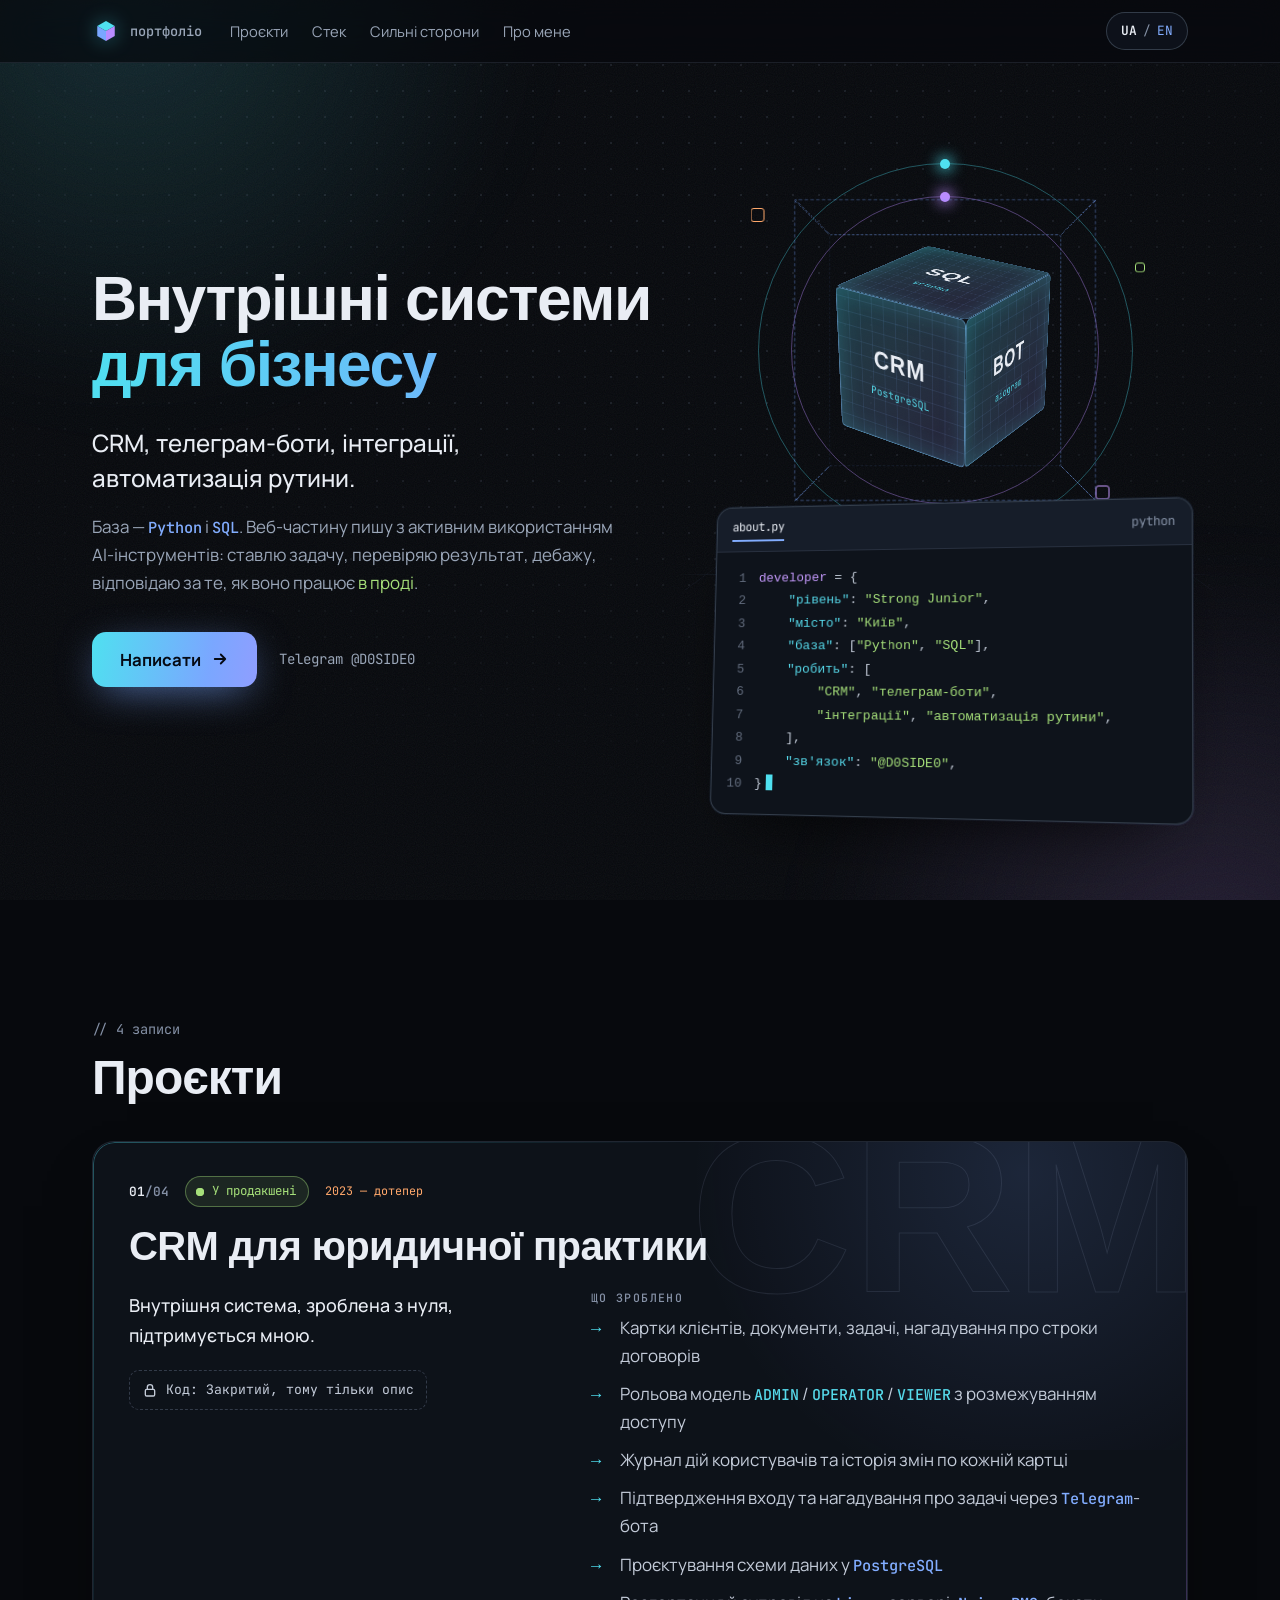
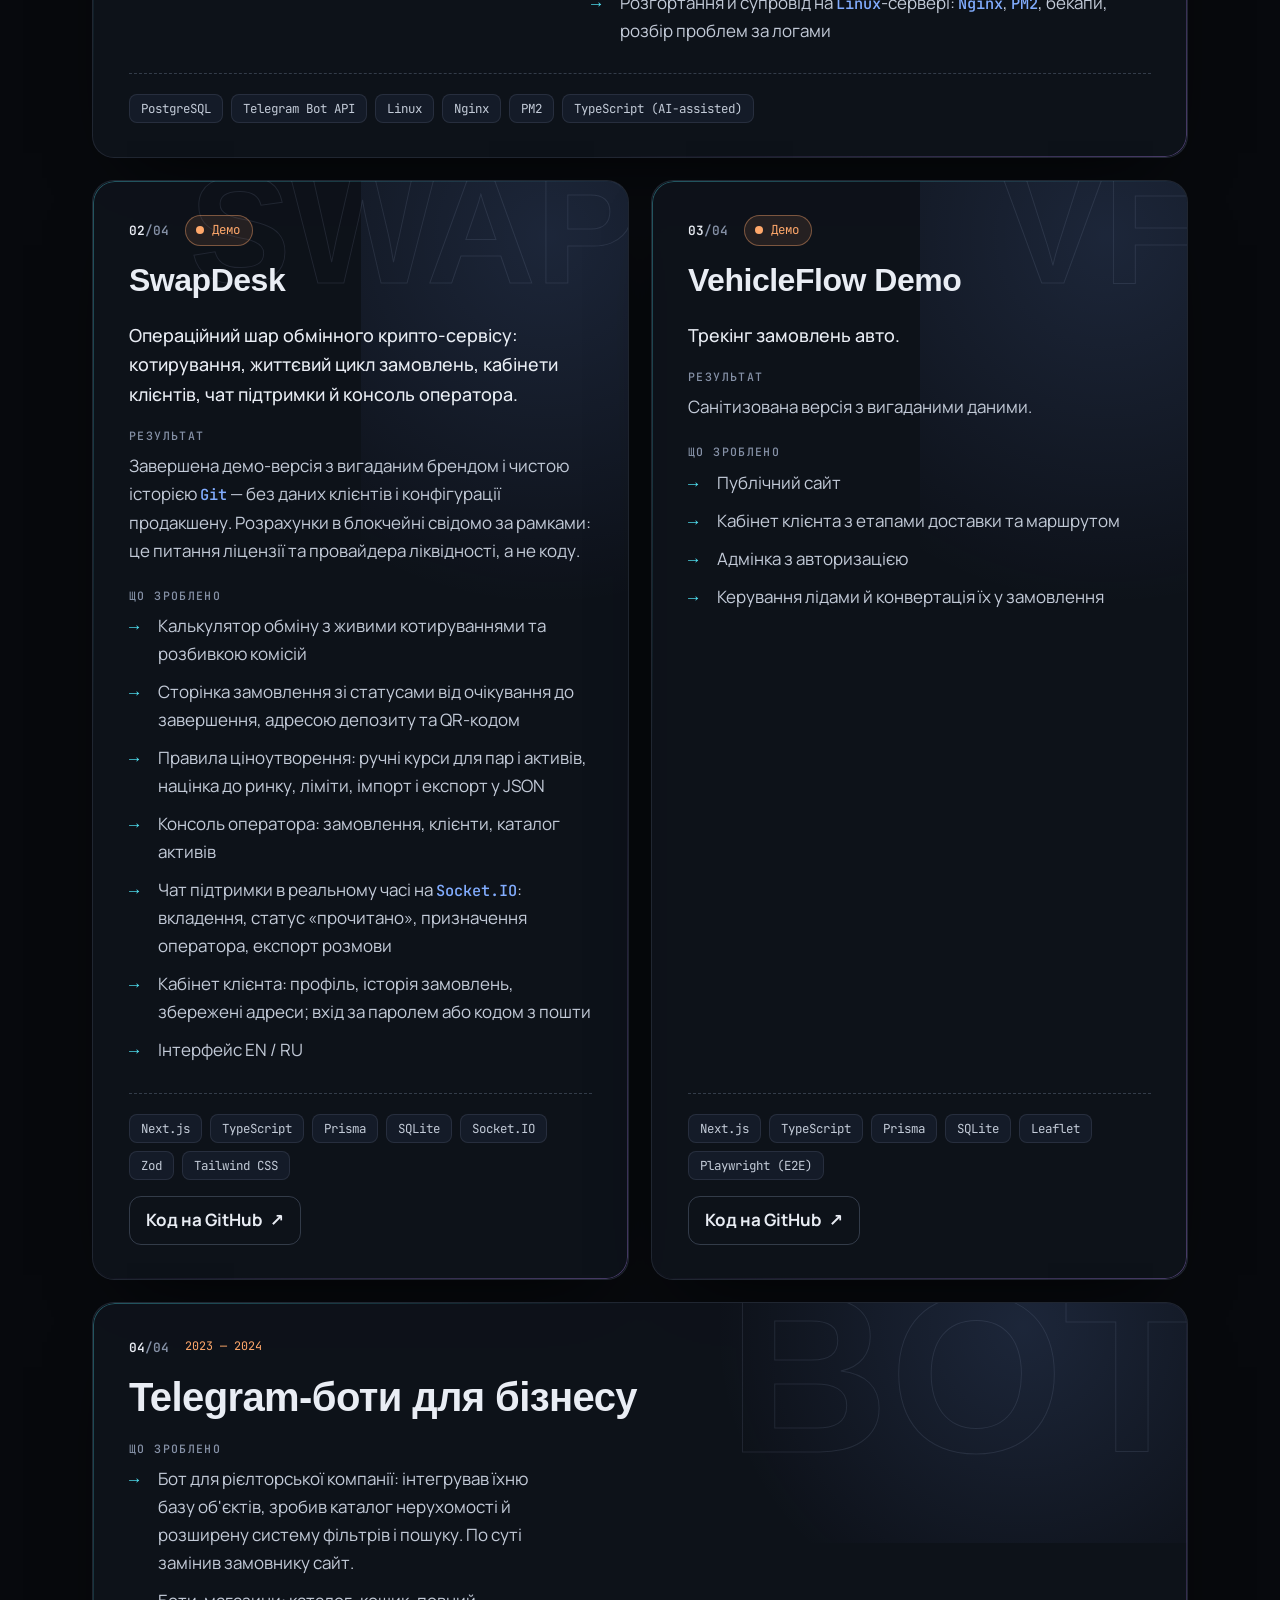
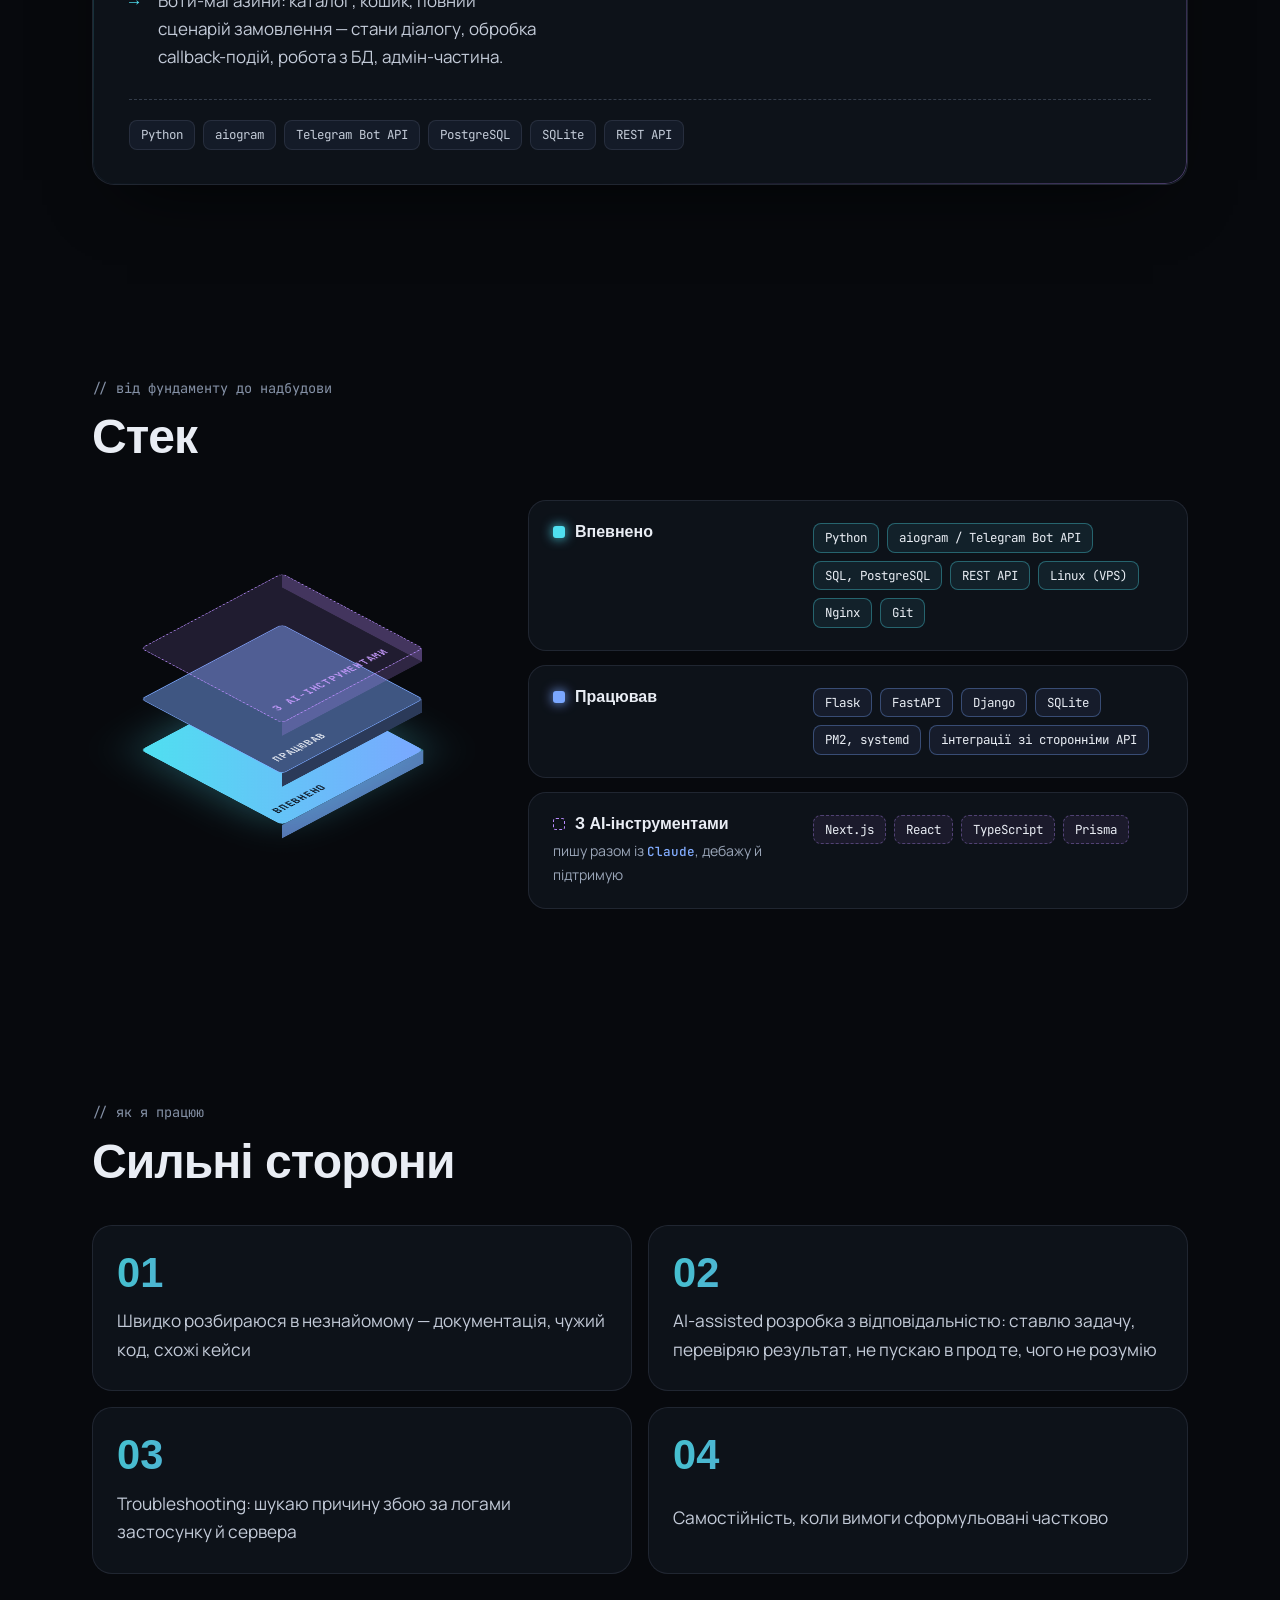
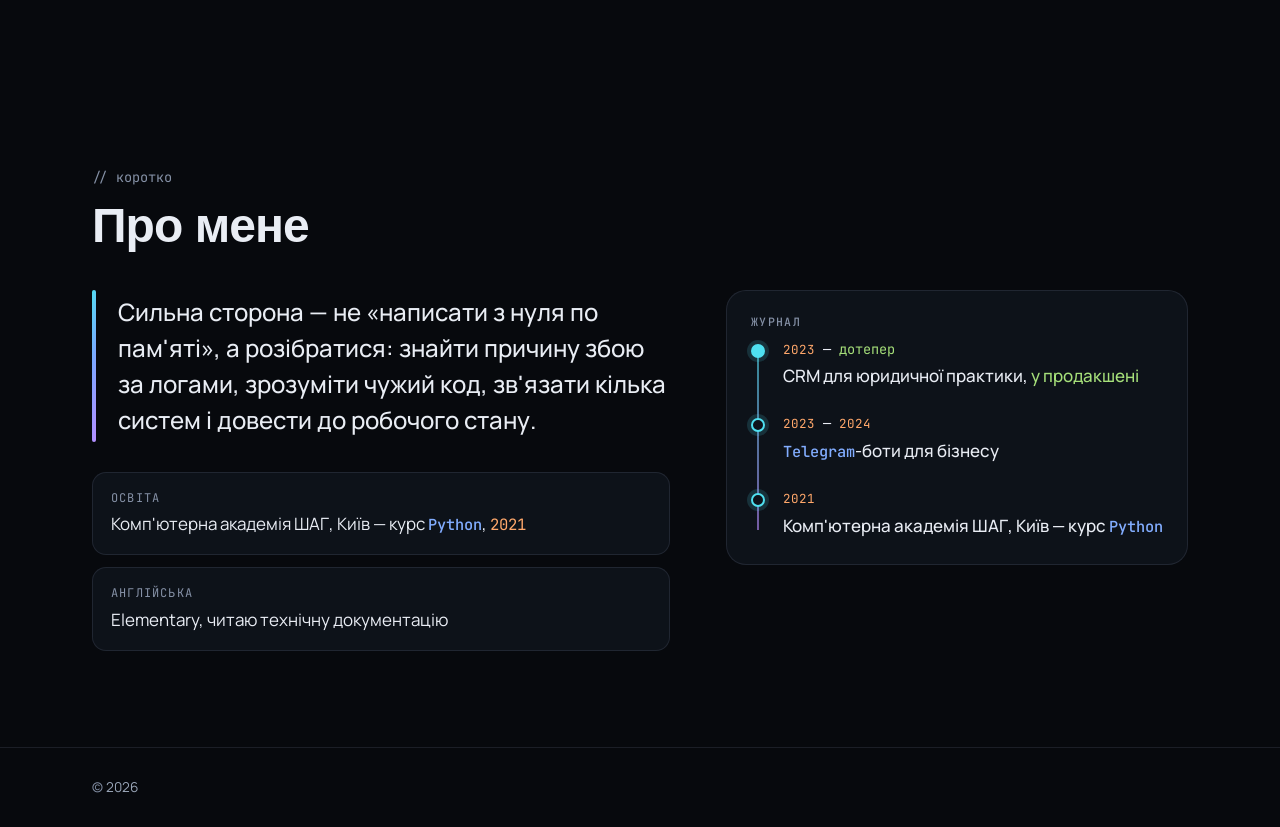
==== docs/index.html @ 61c4fde8 "Remove hero kicker line and contacts block The page now ends with About; Telegram stays reachable fr" ====
<!doctype html>
<html lang="uk">
<head>
  <meta charset="utf-8">
  <meta name="viewport" content="width=device-width, initial-scale=1">
  <title>Внутрішні системи для бізнесу — CRM, телеграм-боти, інтеграції</title>
  <meta name="description" content="Розробник з Києва. Роблю внутрішні системи для бізнесу — CRM, телеграм-боти, інтеграції, автоматизацію рутини. База — Python і SQL.">
  <link rel="canonical" href="https://sclod.github.io/portfoll/">
  <link rel="alternate" hreflang="uk" href="https://sclod.github.io/portfoll/">
  <link rel="alternate" hreflang="en" href="https://sclod.github.io/portfoll/en/">
  <link rel="alternate" hreflang="x-default" href="https://sclod.github.io/portfoll/">
  <meta name="color-scheme" content="dark">
  <meta name="theme-color" content="#07090d">

  <meta property="og:type" content="website">
  <meta property="og:locale" content="uk_UA">
  <meta property="og:title" content="Внутрішні системи для бізнесу — CRM, телеграм-боти, інтеграції">
  <meta property="og:description" content="Розробник з Києва. Роблю внутрішні системи для бізнесу — CRM, телеграм-боти, інтеграції, автоматизацію рутини. База — Python і SQL.">
  <meta property="og:url" content="https://sclod.github.io/portfoll/">
  <meta property="og:image" content="https://sclod.github.io/portfoll/og.png">
  <meta property="og:image:width" content="1200">
  <meta property="og:image:height" content="630">
  <meta property="og:image:alt" content="Внутрішні системи для бізнесу: CRM, телеграм-боти, інтеграції.">
  <meta name="twitter:card" content="summary_large_image">

  <link rel="icon" href="favicon.svg" type="image/svg+xml">
  <link rel="icon" href="favicon-32.png" type="image/png" sizes="32x32">
  <link rel="apple-touch-icon" href="apple-touch-icon.png">

  <link rel="preload" href="fonts/unbounded-cyrillic.woff2" as="font" type="font/woff2" crossorigin>
  <link rel="preload" href="fonts/manrope-cyrillic.woff2" as="font" type="font/woff2" crossorigin>
  <link rel="stylesheet" href="style.css?v=320d8636fa">
</head>
<body>
  <div class="backdrop" aria-hidden="true">
    <div class="glow glow-a"></div>
    <div class="glow glow-b"></div>
    <div class="dots"></div>
    <div class="noise"></div>
  </div>

  <a class="skip-link" href="#main">Перейти до вмісту</a>

  <header class="topbar">
    <div class="wrap topbar-inner">
      <a class="brand" href="#top" aria-label="На початок"><svg viewBox="0 0 64 64" width="28" height="28" aria-hidden="true"><path d="M32 9 52 20.5 32 32 12 20.5z" fill="#4fe0f0"/><path d="M12 20.5 32 32v23L12 43.5z" fill="#7aa7ff"/><path d="M52 20.5 32 32v23l20-11.5z" fill="#b98cff"/></svg><span class="brand-text">портфоліо</span></a>
      <nav class="nav" aria-label="Розділи сторінки">
        <a href="#projects">Проєкти</a>
        <a href="#stack">Стек</a>
        <a href="#strengths">Сильні сторони</a>
        <a href="#about">Про мене</a>
      </nav>
      <a class="lang-switch" href="en/" hreflang="en" lang="en" title="English version">
        <span class="lang-current" aria-hidden="true">UA</span><span class="lang-sep" aria-hidden="true">/</span><span class="lang-other">EN</span><span class="visually-hidden"> — English version</span>
      </a>
    </div>
  </header>

  <main id="main">
    <section class="hero" id="top" aria-labelledby="hero-title">
      <div class="wrap hero-grid">
        <div class="hero-copy">
          <h1 id="hero-title"><span class="h1-a">Внутрішні системи</span> <span class="h1-b">для бізнесу</span></h1>
          <p class="lead">CRM, телеграм-боти, інтеграції, автоматизація рутини.</p>
          <p class="lead-text">База — <span class="t-fn">Python</span> і <span class="t-fn">SQL</span>. Веб-частину пишу з активним використанням AI-інструментів: ставлю задачу, перевіряю результат, дебажу, відповідаю за те, як воно працює <span class="t-str">в проді</span>.</p>
          <div class="hero-actions">
            <a class="button" href="https://t.me/D0SIDE0" rel="noopener">
              Написати
              <svg viewBox="0 0 24 24" width="18" height="18" aria-hidden="true"><path d="M5 12h14M13 6l6 6-6 6"/></svg>
              <span class="visually-hidden">в Telegram</span>
            </a>
            <span class="handle">Telegram @D0SIDE0</span>
          </div>
        </div>

        <div class="hero-visual" aria-hidden="true">
          <div class="floor"></div>
          <div class="scene">
            <div class="orbit orbit-a"><span class="sat"></span></div>
            <div class="orbit orbit-b"><span class="sat"></span></div>
            <div class="spinner">
              <div class="cube">
                <div class="face face-front"><b>CRM</b><i>PostgreSQL</i></div>
                <div class="face face-back"><b>LOGS</b><i>troubleshooting</i></div>
                <div class="face face-right"><b>BOT</b><i>aiogram</i></div>
                <div class="face face-left"><b>API</b><i>REST</i></div>
                <div class="face face-top"><b>SQL</b><i>schema</i></div>
                <div class="face face-bottom"><b>LINUX</b><i>Nginx · PM2</i></div>
              </div>
            </div>
            <div class="wire">
              <span></span><span></span><span></span><span></span><span></span><span></span>
            </div>
            <span class="bit bit-1"></span>
            <span class="bit bit-2"></span>
            <span class="bit bit-3"></span>
          </div>
        </div>

        <figure class="code-card">
          <figcaption class="code-tab"><span class="code-file">about.py</span><span class="code-lang">python</span></figcaption>
          <pre class="code"><code><span class="line"><span class="ln" aria-hidden="true">1</span><span class="t-var">developer</span> = {</span><span class="line"><span class="ln" aria-hidden="true">2</span>    <span class="t-key">"рівень"</span>: <span class="t-str">"Strong Junior"</span>,</span><span class="line"><span class="ln" aria-hidden="true">3</span>    <span class="t-key">"місто"</span>: <span class="t-str">"Київ"</span>,</span><span class="line"><span class="ln" aria-hidden="true">4</span>    <span class="t-key">"база"</span>: [<span class="t-str">"Python"</span>, <span class="t-str">"SQL"</span>],</span><span class="line"><span class="ln" aria-hidden="true">5</span>    <span class="t-key">"робить"</span>: [</span><span class="line"><span class="ln" aria-hidden="true">6</span>        <span class="t-str">"CRM"</span>, <span class="t-str">"телеграм-боти"</span>,</span><span class="line"><span class="ln" aria-hidden="true">7</span>        <span class="t-str">"інтеграції"</span>, <span class="t-str">"автоматизація рутини"</span>,</span><span class="line"><span class="ln" aria-hidden="true">8</span>    ],</span><span class="line"><span class="ln" aria-hidden="true">9</span>    <span class="t-key">"зв&#39;язок"</span>: <span class="t-str">"@D0SIDE0"</span>,</span><span class="line"><span class="ln" aria-hidden="true">10</span>}<span class="caret" aria-hidden="true"></span></span></code></pre>
        </figure>
      </div>
    </section>

    <section class="section" id="projects" aria-labelledby="projects-title">
      <div class="wrap">
        <header class="section-head">
          <p class="section-label"><span class="t-comment">// 4 записи</span></p>
          <h2 id="projects-title">Проєкти</h2>
        </header>

        <div class="projects">
          <article class="card card-featured reveal" aria-labelledby="p1">
            <span class="card-glyph" aria-hidden="true">CRM</span>
            <header class="card-head">
              <div class="card-meta">
                <span class="card-index">01<span class="t-comment">/04</span></span>
<span class="status status-prod"><span class="pulse"></span>У продакшені</span><span class="period t-num">2023 — дотепер</span>              </div>
              <h3 id="p1">CRM для юридичної практики</h3>
            </header>

            <div class="card-body">
              <div class="card-main">
<p class="purpose">Внутрішня система, зроблена з нуля, підтримується мною.</p>                <p class="closed"><svg viewBox="0 0 24 24" width="16" height="16" aria-hidden="true"><rect x="5" y="11" width="14" height="10" rx="2"/><path d="M8 11V8a4 4 0 0 1 8 0v3"/></svg>Код: Закритий, тому тільки опис</p>
              </div>
              <div class="card-list">
                <h4 class="mini">Що зроблено</h4>
                <ul class="arrows">
                  <li>Картки клієнтів, документи, задачі, нагадування про строки договорів</li>
                  <li>Рольова модель <span class="t-type">ADMIN</span> / <span class="t-type">OPERATOR</span> / <span class="t-type">VIEWER</span> з розмежуванням доступу</li>
                  <li>Журнал дій користувачів та історія змін по кожній картці</li>
                  <li>Підтвердження входу та нагадування про задачі через <span class="t-fn">Telegram</span>-бота</li>
                  <li>Проєктування схеми даних у <span class="t-fn">PostgreSQL</span></li>
                  <li>Розгортання й супровід на <span class="t-fn">Linux</span>-сервері: <span class="t-fn">Nginx</span>, <span class="t-fn">PM2</span>, бекапи, розбір проблем за логами</li>
                </ul>
              </div>
            </div>

            <footer class="card-foot">
              <ul class="chips"><li>PostgreSQL</li><li>Telegram Bot API</li><li>Linux</li><li>Nginx</li><li>PM2</li><li>TypeScript (AI-assisted)</li></ul>
            </footer>
          </article>
          <article class="card reveal" aria-labelledby="p2">
            <span class="card-glyph" aria-hidden="true">SWAP</span>
            <header class="card-head">
              <div class="card-meta">
                <span class="card-index">02<span class="t-comment">/04</span></span>
<span class="status status-demo"><span class="pulse"></span>Демо</span>              </div>
              <h3 id="p2">SwapDesk</h3>
            </header>

            <div class="card-body">
              <div class="card-main">
<p class="purpose">Операційний шар обмінного крипто-сервісу: котирування, життєвий цикл замовлень, кабінети клієнтів, чат підтримки й консоль оператора.</p>                <h4 class="mini">Результат</h4>
                <p>Завершена демо-версія з вигаданим брендом і чистою історією <span class="t-fn">Git</span> — без даних клієнтів і конфігурації продакшену. Розрахунки в блокчейні свідомо за рамками: це питання ліцензії та провайдера ліквідності, а не коду.</p>
              </div>
              <div class="card-list">
                <h4 class="mini">Що зроблено</h4>
                <ul class="arrows">
                  <li>Калькулятор обміну з живими котируваннями та розбивкою комісій</li>
                  <li>Сторінка замовлення зі статусами від очікування до завершення, адресою депозиту та QR-кодом</li>
                  <li>Правила ціноутворення: ручні курси для пар і активів, націнка до ринку, ліміти, імпорт і експорт у JSON</li>
                  <li>Консоль оператора: замовлення, клієнти, каталог активів</li>
                  <li>Чат підтримки в реальному часі на <span class="t-fn">Socket.IO</span>: вкладення, статус «прочитано», призначення оператора, експорт розмови</li>
                  <li>Кабінет клієнта: профіль, історія замовлень, збережені адреси; вхід за паролем або кодом з пошти</li>
                  <li>Інтерфейс EN / RU</li>
                </ul>
              </div>
            </div>

            <footer class="card-foot">
              <ul class="chips"><li>Next.js</li><li>TypeScript</li><li>Prisma</li><li>SQLite</li><li>Socket.IO</li><li>Zod</li><li>Tailwind CSS</li></ul>
              <a class="card-link" href="https://github.com/sclod/swapdesk" rel="noopener">Код на GitHub <span aria-hidden="true">↗</span></a>
            </footer>
          </article>
          <article class="card reveal" aria-labelledby="p3">
            <span class="card-glyph" aria-hidden="true">VF</span>
            <header class="card-head">
              <div class="card-meta">
                <span class="card-index">03<span class="t-comment">/04</span></span>
<span class="status status-demo"><span class="pulse"></span>Демо</span>              </div>
              <h3 id="p3">VehicleFlow Demo</h3>
            </header>

            <div class="card-body">
              <div class="card-main">
<p class="purpose">Трекінг замовлень авто.</p>                <h4 class="mini">Результат</h4>
                <p>Санітизована версія з вигаданими даними.</p>
              </div>
              <div class="card-list">
                <h4 class="mini">Що зроблено</h4>
                <ul class="arrows">
                  <li>Публічний сайт</li>
                  <li>Кабінет клієнта з етапами доставки та маршрутом</li>
                  <li>Адмінка з авторизацією</li>
                  <li>Керування лідами й конвертація їх у замовлення</li>
                </ul>
              </div>
            </div>

            <footer class="card-foot">
              <ul class="chips"><li>Next.js</li><li>TypeScript</li><li>Prisma</li><li>SQLite</li><li>Leaflet</li><li>Playwright (E2E)</li></ul>
              <a class="card-link" href="https://github.com/sclod/vehicleflow-demo" rel="noopener">Код на GitHub <span aria-hidden="true">↗</span></a>
            </footer>
          </article>
          <article class="card card-featured reveal" aria-labelledby="p4">
            <span class="card-glyph" aria-hidden="true">BOT</span>
            <header class="card-head">
              <div class="card-meta">
                <span class="card-index">04<span class="t-comment">/04</span></span>
<span class="period t-num">2023 — 2024</span>              </div>
              <h3 id="p4">Telegram-боти для бізнесу</h3>
            </header>

            <div class="card-body">
              <div class="card-list">
                <h4 class="mini">Що зроблено</h4>
                <ul class="arrows">
                  <li>Бот для рієлторської компанії: інтегрував їхню базу об&#39;єктів, зробив каталог нерухомості й розширену систему фільтрів і пошуку. По суті замінив замовнику сайт.</li>
                  <li>Боти-магазини: каталог, кошик, повний сценарій замовлення — стани діалогу, обробка callback-подій, робота з БД, адмін-частина.</li>
                </ul>
              </div>
            </div>

            <footer class="card-foot">
              <ul class="chips"><li>Python</li><li>aiogram</li><li>Telegram Bot API</li><li>PostgreSQL</li><li>SQLite</li><li>REST API</li></ul>
            </footer>
          </article>
        </div>
      </div>
    </section>

    <section class="section" id="stack" aria-labelledby="stack-title">
      <div class="wrap">
        <header class="section-head">
          <p class="section-label"><span class="t-comment">// від фундаменту до надбудови</span></p>
          <h2 id="stack-title">Стек</h2>
        </header>

        <div class="stack">
          <div class="stack-visual" aria-hidden="true">
            <div class="iso">
              <div class="slab slab-1"><span>Впевнено</span></div>
              <div class="slab slab-2"><span>Працював</span></div>
              <div class="slab slab-3"><span>З AI-інструментами</span></div>
            </div>
          </div>
          <div class="stack-rows">
            <div class="stack-row row-1 reveal">
              <div class="row-head">
                <h3><span class="row-dot"></span>Впевнено</h3>
              </div>
              <ul class="chips"><li>Python</li><li>aiogram / Telegram Bot API</li><li>SQL, PostgreSQL</li><li>REST API</li><li>Linux (VPS)</li><li>Nginx</li><li>Git</li></ul>
            </div>
            <div class="stack-row row-2 reveal">
              <div class="row-head">
                <h3><span class="row-dot"></span>Працював</h3>
              </div>
              <ul class="chips"><li>Flask</li><li>FastAPI</li><li>Django</li><li>SQLite</li><li>PM2, systemd</li><li>інтеграції зі сторонніми API</li></ul>
            </div>
            <div class="stack-row row-3 reveal">
              <div class="row-head">
                <h3><span class="row-dot"></span>З AI-інструментами</h3>
<p class="note">пишу разом із <span class="t-fn">Claude</span>, дебажу й підтримую</p>              </div>
              <ul class="chips"><li>Next.js</li><li>React</li><li>TypeScript</li><li>Prisma</li></ul>
            </div>
          </div>
        </div>
      </div>
    </section>

    <section class="section" id="strengths" aria-labelledby="strengths-title">
      <div class="wrap">
        <header class="section-head">
          <p class="section-label"><span class="t-comment">// як я працюю</span></p>
          <h2 id="strengths-title">Сильні сторони</h2>
        </header>
        <ol class="strengths">
          <li class="reveal"><span class="strength-n" aria-hidden="true">01</span><p>Швидко розбираюся в незнайомому — документація, чужий код, схожі кейси</p></li>
          <li class="reveal"><span class="strength-n" aria-hidden="true">02</span><p>AI-assisted розробка з відповідальністю: ставлю задачу, перевіряю результат, не пускаю в прод те, чого не розумію</p></li>
          <li class="reveal"><span class="strength-n" aria-hidden="true">03</span><p>Troubleshooting: шукаю причину збою за логами застосунку й сервера</p></li>
          <li class="reveal"><span class="strength-n" aria-hidden="true">04</span><p>Самостійність, коли вимоги сформульовані частково</p></li>
        </ol>
      </div>
    </section>

    <section class="section" id="about" aria-labelledby="about-title">
      <div class="wrap">
        <header class="section-head">
          <p class="section-label"><span class="t-comment">// коротко</span></p>
          <h2 id="about-title">Про мене</h2>
        </header>
        <div class="about">
          <div class="about-main reveal">
            <blockquote class="quote"><p>Сильна сторона — не «написати з нуля по пам&#39;яті», а розібратися: знайти причину збою за логами, зрозуміти чужий код, зв&#39;язати кілька систем і довести до робочого стану.</p></blockquote>
            <dl class="facts">
              <div><dt>Освіта</dt><dd>Комп&#39;ютерна академія ШАГ, Київ — курс <span class="t-fn">Python</span>, <span class="t-num">2021</span></dd></div>
              <div><dt>Англійська</dt><dd>Elementary, читаю технічну документацію</dd></div>
            </dl>
          </div>
          <div class="about-log reveal">
            <h3 class="mini">Журнал</h3>
            <ol class="log">
              <li><span class="log-date"><span class="t-num">2023</span> — <span class="t-str">дотепер</span></span><span class="log-event">CRM для юридичної практики, <span class="t-str">у продакшені</span></span></li>
              <li><span class="log-date"><span class="t-num">2023</span> — <span class="t-num">2024</span></span><span class="log-event"><span class="t-fn">Telegram</span>-боти для бізнесу</span></li>
              <li><span class="log-date"><span class="t-num">2021</span></span><span class="log-event">Комп&#39;ютерна академія ШАГ, Київ — курс <span class="t-fn">Python</span></span></li>
            </ol>
          </div>
        </div>
      </div>
    </section>
  </main>

  <footer class="footer">
    <div class="wrap">
      <p class="copyright"><span class="t-comment">©</span> 2026</p>
    </div>
  </footer>
</body>
</html>
---- docs/style.css ----
/* Портфоліо: внутрішні системи для бізнесу.
   Кольори тексту працюють як підсвітка коду: технології — синім, ролі — бірюзовим,
   дати — помаранчевим, статуси — зеленим, службові підписи — як коментарі.
   Усе 3D — чистий CSS (transform-style: preserve-3d), без бібліотек і без JS. */

/* ---------- Шрифти (локальні, OFL — див. fonts/OFL-*.txt) ---------- */
@font-face {
  font-family: "Unbounded";
  font-style: normal;
  font-weight: 500 800;
  font-display: swap;
  src: url(fonts/unbounded-cyrillic.woff2) format("woff2");
  unicode-range: U+0301, U+0400-045F, U+0490-0491, U+04B0-04B1, U+2116;
}
@font-face {
  font-family: "Unbounded";
  font-style: normal;
  font-weight: 500 800;
  font-display: swap;
  src: url(fonts/unbounded-latin.woff2) format("woff2");
  unicode-range: U+0000-00FF, U+0131, U+0152-0153, U+02BB-02BC, U+02C6, U+02DA, U+02DC, U+0304, U+0308, U+0329, U+2000-206F, U+20AC, U+2122, U+2191, U+2193, U+2212, U+2215, U+FEFF, U+FFFD;
}
@font-face {
  font-family: "Manrope";
  font-style: normal;
  font-weight: 400 700;
  font-display: swap;
  src: url(fonts/manrope-cyrillic.woff2) format("woff2");
  unicode-range: U+0301, U+0400-045F, U+0490-0491, U+04B0-04B1, U+2116;
}
@font-face {
  font-family: "Manrope";
  font-style: normal;
  font-weight: 400 700;
  font-display: swap;
  src: url(fonts/manrope-latin.woff2) format("woff2");
  unicode-range: U+0000-00FF, U+0131, U+0152-0153, U+02BB-02BC, U+02C6, U+02DA, U+02DC, U+0304, U+0308, U+0329, U+2000-206F, U+20AC, U+2122, U+2191, U+2193, U+2212, U+2215, U+FEFF, U+FFFD;
}
@font-face {
  font-family: "JetBrains Mono";
  font-style: normal;
  font-weight: 400 600;
  font-display: swap;
  src: url(fonts/jetbrains-mono-cyrillic.woff2) format("woff2");
  unicode-range: U+0301, U+0400-045F, U+0490-0491, U+04B0-04B1, U+2116;
}
@font-face {
  font-family: "JetBrains Mono";
  font-style: normal;
  font-weight: 400 600;
  font-display: swap;
  src: url(fonts/jetbrains-mono-latin.woff2) format("woff2");
  unicode-range: U+0000-00FF, U+0131, U+0152-0153, U+02BB-02BC, U+02C6, U+02DA, U+02DC, U+0304, U+0308, U+0329, U+2000-206F, U+20AC, U+2122, U+2191, U+2193, U+2212, U+2215, U+FEFF, U+FFFD;
}

/* ---------- Кольори (одна, темна тема) ---------- */
:root {
  --bg: #07090d;
  --panel: rgba(16, 21, 30, 0.78);
  --panel-solid: #0e131b;
  --panel-hi: rgba(28, 36, 50, 0.6);
  --line: rgba(160, 180, 210, 0.13);
  --line-hi: rgba(160, 180, 210, 0.26);
  --text: #e9edf4;
  --text-2: #c3cbd8;
  --muted: #9aa6b8;

  --cyan: #4fe0f0;
  --blue: #7aa7ff;
  --violet: #b98cff;
  --grad: linear-gradient(100deg, var(--cyan), var(--blue) 45%, var(--violet));
  --on-grad: #050a14;

  /* підсвітка «як у редакторі» */
  --t-comment: #8591a6;
  --t-kw: #c79bff;
  --t-fn: #82adff;
  --t-str: #a6e07a;
  --t-num: #ffa86b;
  --t-type: #56d9ea;

  --glow-a: rgba(79, 224, 240, 0.16);
  --glow-b: rgba(185, 140, 255, 0.16);
  --dot: rgba(160, 180, 210, 0.12);
  --grid: rgba(122, 167, 255, 0.35);
  --face: rgba(122, 167, 255, 0.1);
  --face-line: rgba(122, 200, 255, 0.55);
  --shadow: 0 30px 70px -35px rgba(0, 0, 0, 0.85);
  --noise-opacity: 0.06;
  color-scheme: dark;
}

/* ---------- База ---------- */
*,
*::before,
*::after {
  box-sizing: border-box;
}

html {
  -webkit-text-size-adjust: 100%;
  scroll-behavior: smooth;
  scroll-padding-top: 76px;
}

body {
  margin: 0;
  background: var(--bg);
  color: var(--text);
  font-family: "Manrope", system-ui, -apple-system, "Segoe UI", Roboto, Arial, sans-serif;
  font-size: 1.0625rem;
  line-height: 1.65;
  overflow-x: hidden;
}

h1, h2, h3, h4 {
  margin: 0;
  line-height: 1.15;
}

p, ul, ol, dl, dd, figure, blockquote {
  margin: 0;
  padding: 0;
}

a {
  color: var(--t-fn);
  text-underline-offset: 3px;
}

:focus-visible {
  outline: 2px solid var(--cyan);
  outline-offset: 3px;
  border-radius: 6px;
}

.mono,
.section-label,
.mini,
.chips,
.status,
.period,
.card-index,
.closed,
.handle,
.code,
.code-tab,
.log-date,
.facts dt,
.t-fn,
.t-type,
.t-num {
  font-family: "JetBrains Mono", ui-monospace, "SF Mono", Menlo, Consolas, monospace;
}

/* Токени підсвітки в тексті */
.t-comment { color: var(--t-comment); }
.t-kw { color: var(--t-kw); font-weight: 600; }
.t-fn { color: var(--t-fn); font-size: 0.9em; font-weight: 500; }
.t-str { color: var(--t-str); }
.t-num { color: var(--t-num); font-size: 0.92em; }
.t-type { color: var(--t-type); font-size: 0.88em; font-weight: 500; }
.t-key { color: var(--t-type); }
.t-var { color: var(--t-kw); }
.t-em {
  color: var(--text);
  font-weight: 700;
  background: var(--grad) no-repeat 0 100% / 100% 2px;
  padding-bottom: 1px;
}

.wrap {
  position: relative;
  width: 100%;
  max-width: 1160px;
  margin: 0 auto;
  padding: 0 16px;
}

@media (min-width: 640px) {
  .wrap {
    padding: 0 32px;
  }
}

.visually-hidden {
  position: absolute;
  width: 1px;
  height: 1px;
  overflow: hidden;
  clip: rect(0 0 0 0);
  white-space: nowrap;
}

.skip-link {
  position: absolute;
  left: 16px;
  top: -60px;
  z-index: 50;
  padding: 10px 16px;
  border-radius: 10px;
  background: var(--grad);
  color: var(--on-grad);
  font-weight: 700;
}

.skip-link:focus {
  top: 12px;
}

/* ---------- Фон: світіння, сітка точок, шум ---------- */
.backdrop {
  position: fixed;
  inset: 0;
  z-index: -1;
  overflow: hidden;
  pointer-events: none;
}

.glow {
  position: absolute;
  width: 70vmax;
  height: 70vmax;
  border-radius: 50%;
  filter: blur(40px);
  will-change: transform;
}

.glow-a {
  top: -35vmax;
  left: -25vmax;
  background: radial-gradient(circle, var(--glow-a), transparent 65%);
  animation: drift-a 26s ease-in-out infinite alternate;
}

.glow-b {
  right: -30vmax;
  bottom: -40vmax;
  background: radial-gradient(circle, var(--glow-b), transparent 65%);
  animation: drift-b 32s ease-in-out infinite alternate;
}

@keyframes drift-a {
  to { transform: translate(18vw, 22vh) scale(1.1); }
}

@keyframes drift-b {
  to { transform: translate(-20vw, -26vh) scale(1.15); }
}

.dots {
  position: absolute;
  inset: 0;
  background-image: radial-gradient(var(--dot) 1px, transparent 1.4px);
  background-size: 26px 26px;
  -webkit-mask-image: radial-gradient(ellipse 80% 70% at 50% 30%, #000 30%, transparent 85%);
  mask-image: radial-gradient(ellipse 80% 70% at 50% 30%, #000 30%, transparent 85%);
}

.noise {
  position: absolute;
  inset: 0;
  opacity: var(--noise-opacity);
  background-image: url("data:image/svg+xml,%3Csvg xmlns='http://www.w3.org/2000/svg' width='160' height='160'%3E%3Cfilter id='n'%3E%3CfeTurbulence type='fractalNoise' baseFrequency='.9' numOctaves='2' stitchTiles='stitch'/%3E%3C/filter%3E%3Crect width='100%25' height='100%25' filter='url(%23n)'/%3E%3C/svg%3E");
}

/* ---------- Верхня панель ---------- */
.topbar {
  position: sticky;
  top: 0;
  z-index: 20;
  background: color-mix(in srgb, var(--bg) 72%, transparent);
  backdrop-filter: blur(14px) saturate(140%);
  -webkit-backdrop-filter: blur(14px) saturate(140%);
  border-bottom: 1px solid var(--line);
}

.topbar-inner {
  display: flex;
  align-items: center;
  gap: 28px;
  height: 62px;
}

.brand {
  display: inline-flex;
  align-items: center;
  gap: 10px;
  color: var(--text);
  font-weight: 700;
  text-decoration: none;
  white-space: nowrap;
}

.brand svg {
  flex: none;
  filter: drop-shadow(0 0 10px color-mix(in srgb, var(--cyan) 40%, transparent));
  transition: rotate 0.6s ease;
}

.brand:hover svg {
  rotate: 120deg;
}

.brand-text {
  font-family: "JetBrains Mono", ui-monospace, monospace;
  font-size: 0.85rem;
  font-weight: 500;
  color: var(--muted);
}

.nav {
  display: none;
  gap: 24px;
  font-size: 0.92rem;
}

.nav a {
  position: relative;
  color: var(--muted);
  text-decoration: none;
  transition: color 0.2s;
}

.nav a::after {
  content: "";
  position: absolute;
  left: 0;
  right: 0;
  bottom: -4px;
  height: 2px;
  border-radius: 2px;
  background: var(--grad);
  transform: scaleX(0);
  transform-origin: left;
  transition: transform 0.25s ease;
}

.nav a:hover {
  color: var(--text);
}

.nav a:hover::after {
  transform: scaleX(1);
}

@media (min-width: 900px) {
  .nav {
    display: flex;
  }
}

.lang-switch {
  display: inline-flex;
  align-items: center;
  gap: 6px;
  margin-left: auto;
  padding: 7px 14px;
  border: 1px solid var(--line-hi);
  border-radius: 999px;
  background: var(--panel);
  font-family: "JetBrains Mono", ui-monospace, monospace;
  font-size: 0.8rem;
  text-decoration: none;
  white-space: nowrap;
  transition: border-color 0.2s;
}

.lang-current {
  color: var(--text);
  font-weight: 600;
}

.lang-sep {
  color: var(--t-comment);
}

.lang-other {
  color: var(--t-fn);
}

.lang-switch:hover {
  border-color: var(--t-fn);
}

/* ---------- Перший екран ---------- */
.hero {
  position: relative;
  padding: 56px 0 72px;
  overflow: hidden;
  overflow: clip;
}

.hero-grid {
  display: grid;
  gap: 32px;
  grid-template-areas: "copy" "visual" "code";
}

.hero-copy { grid-area: copy; }
.hero-visual { grid-area: visual; }
.code-card { grid-area: code; }

@media (min-width: 980px) {
  .hero {
    padding: 72px 0 104px;
  }

  .hero-grid {
    grid-template-columns: minmax(0, 1.08fr) minmax(0, 0.92fr);
    grid-template-areas:
      "copy visual"
      "copy code";
    column-gap: 40px;
    row-gap: 0;
    align-items: center;
  }
}

.hero h1 {
  font-family: "Unbounded", sans-serif;
  font-size: clamp(2.1rem, 5.4vw, 3.9rem);
  font-weight: 700;
  line-height: 1.06;
  letter-spacing: -0.025em;
  margin-bottom: 28px;
}

.h1-a,
.h1-b {
  display: block;
}

.h1-b {
  background: var(--grad);
  background-size: 200% 100%;
  -webkit-background-clip: text;
  background-clip: text;
  color: transparent;
  animation: shimmer 8s ease-in-out infinite alternate;
}

@keyframes shimmer {
  to { background-position: 100% 0; }
}

.lead {
  max-width: 34ch;
  margin-bottom: 18px;
  font-size: clamp(1.2rem, 2.4vw, 1.5rem);
  font-weight: 500;
  line-height: 1.45;
}

.lead-text {
  max-width: 54ch;
  margin-bottom: 34px;
  color: var(--muted);
}

.hero-actions {
  display: flex;
  flex-wrap: wrap;
  align-items: center;
  gap: 14px 22px;
}

.button {
  display: inline-flex;
  align-items: center;
  gap: 10px;
  min-height: 52px;
  padding: 14px 28px;
  border-radius: 14px;
  background: var(--grad);
  background-size: 160% 100%;
  color: var(--on-grad);
  font-weight: 700;
  font-size: 1.05rem;
  text-decoration: none;
  box-shadow: 0 10px 40px -10px color-mix(in srgb, var(--blue) 70%, transparent);
  transition: background-position 0.4s ease, translate 0.2s ease, box-shadow 0.2s ease;
}

.button:hover {
  background-position: 100% 0;
  translate: 0 -2px;
  box-shadow: 0 16px 50px -12px color-mix(in srgb, var(--violet) 75%, transparent);
}

.button svg {
  fill: none;
  stroke: currentColor;
  stroke-width: 2.4;
  stroke-linecap: round;
  stroke-linejoin: round;
  transition: translate 0.2s ease;
}

.button:hover svg {
  translate: 3px 0;
}

.handle {
  color: var(--muted);
  font-size: 0.88rem;
}

/* ---------- 3D-сцена: куб з гранями-напрямками, орбіти, підлога-сітка ---------- */
.hero-visual {
  --s: 108px;
  position: relative;
  height: 300px;
  perspective: 1000px;
}

@media (min-width: 640px) {
  .hero-visual {
    --s: 140px;
    height: 380px;
  }
}

@media (min-width: 980px) {
  .hero-visual {
    --s: 150px;
    height: 430px;
  }
}

.floor {
  position: absolute;
  left: -40%;
  right: -40%;
  bottom: -6%;
  height: 58%;
  overflow: hidden;
  transform: perspective(420px) rotateX(68deg);
  transform-origin: 50% 100%;
  -webkit-mask-image: radial-gradient(ellipse 45% 100% at 50% 100%, #000 20%, transparent 75%);
  mask-image: radial-gradient(ellipse 45% 100% at 50% 100%, #000 20%, transparent 75%);
}

.floor::before {
  content: "";
  position: absolute;
  left: 0;
  right: 0;
  top: -44px;
  bottom: 0;
  background-image:
    linear-gradient(var(--grid) 1px, transparent 1px),
    linear-gradient(90deg, var(--grid) 1px, transparent 1px);
  background-size: 44px 44px;
  animation: floor 2.6s linear infinite;
}

@keyframes floor {
  to { transform: translateY(44px); }
}

.scene {
  position: absolute;
  inset: 0;
  display: grid;
  place-items: center;
  transform-style: preserve-3d;
}

.scene > * {
  grid-area: 1 / 1;
}

.spinner,
.wire {
  width: var(--s);
  height: var(--s);
  transform-style: preserve-3d;
}

.spinner {
  transform: rotateX(-24deg) rotateY(-35deg);
  animation: spin 22s linear infinite;
}

@keyframes spin {
  from { transform: translateY(-12px) rotateX(-24deg) rotateY(0deg); }
  50% { transform: translateY(8px) rotateX(-24deg) rotateY(180deg); }
  to { transform: translateY(-12px) rotateX(-24deg) rotateY(360deg); }
}

.cube {
  position: relative;
  width: 100%;
  height: 100%;
  transform-style: preserve-3d;
}

.face {
  position: absolute;
  inset: 0;
  display: flex;
  flex-direction: column;
  align-items: center;
  justify-content: center;
  gap: 4px;
  border: 1px solid var(--face-line);
  border-radius: 6px;
  background:
    linear-gradient(135deg, color-mix(in srgb, var(--cyan) 22%, transparent), color-mix(in srgb, var(--violet) 14%, transparent)),
    repeating-linear-gradient(0deg, var(--face) 0 1px, transparent 1px 14px),
    repeating-linear-gradient(90deg, var(--face) 0 1px, transparent 1px 14px);
  background-color: color-mix(in srgb, var(--panel-solid) 72%, transparent);
  box-shadow: inset 0 0 28px color-mix(in srgb, var(--cyan) 22%, transparent);
  backface-visibility: hidden;
  -webkit-backface-visibility: hidden;
}

.face b {
  font-family: "Unbounded", sans-serif;
  font-size: calc(var(--s) * 0.17);
  font-weight: 700;
  letter-spacing: 0.04em;
  color: var(--text);
}

.face i {
  font-family: "JetBrains Mono", monospace;
  font-size: calc(var(--s) * 0.075);
  font-style: normal;
  color: var(--t-type);
}

.face-front  { transform: translateZ(calc(var(--s) / 2)); }
.face-back   { transform: rotateY(180deg) translateZ(calc(var(--s) / 2)); }
.face-right  { transform: rotateY(90deg) translateZ(calc(var(--s) / 2)); }
.face-left   { transform: rotateY(-90deg) translateZ(calc(var(--s) / 2)); }
.face-top    { transform: rotateX(90deg) translateZ(calc(var(--s) / 2)); }
.face-bottom { transform: rotateX(-90deg) translateZ(calc(var(--s) / 2)); }

/* Зовнішній дротяний куб — крутиться назустріч */
.wire {
  width: calc(var(--s) * 1.75);
  height: calc(var(--s) * 1.75);
  animation: spin-back 36s linear infinite;
}

.wire span {
  position: absolute;
  inset: 0;
  border: 1px dashed color-mix(in srgb, var(--blue) 45%, transparent);
  border-radius: 4px;
}

.wire span:nth-child(1) { transform: translateZ(calc(var(--s) * 0.875)); }
.wire span:nth-child(2) { transform: rotateY(180deg) translateZ(calc(var(--s) * 0.875)); }
.wire span:nth-child(3) { transform: rotateY(90deg) translateZ(calc(var(--s) * 0.875)); }
.wire span:nth-child(4) { transform: rotateY(-90deg) translateZ(calc(var(--s) * 0.875)); }
.wire span:nth-child(5) { transform: rotateX(90deg) translateZ(calc(var(--s) * 0.875)); }
.wire span:nth-child(6) { transform: rotateX(-90deg) translateZ(calc(var(--s) * 0.875)); }

@keyframes spin-back {
  from { transform: rotateX(18deg) rotateY(360deg) rotateZ(8deg); }
  to { transform: rotateX(18deg) rotateY(0deg) rotateZ(8deg); }
}

/* Орбіти з «супутниками» */
.orbit {
  width: calc(var(--s) * 2.5);
  height: calc(var(--s) * 2.5);
  border: 1px solid color-mix(in srgb, var(--cyan) 35%, transparent);
  border-radius: 50%;
  transform-style: preserve-3d;
}

.orbit-a {
  animation: orbit-a 14s linear infinite;
}

.orbit-b {
  width: calc(var(--s) * 2.05);
  height: calc(var(--s) * 2.05);
  border-color: color-mix(in srgb, var(--violet) 40%, transparent);
  animation: orbit-b 19s linear infinite;
}

@keyframes orbit-a {
  from { transform: rotateX(74deg) rotateY(-8deg) rotateZ(0deg); }
  to { transform: rotateX(74deg) rotateY(-8deg) rotateZ(360deg); }
}

@keyframes orbit-b {
  from { transform: rotateX(62deg) rotateY(38deg) rotateZ(360deg); }
  to { transform: rotateX(62deg) rotateY(38deg) rotateZ(0deg); }
}

.sat {
  position: absolute;
  top: -5px;
  left: calc(50% - 5px);
  width: 10px;
  height: 10px;
  border-radius: 50%;
  background: var(--cyan);
  box-shadow: 0 0 14px 3px color-mix(in srgb, var(--cyan) 70%, transparent);
}

.orbit-b .sat {
  background: var(--violet);
  box-shadow: 0 0 14px 3px color-mix(in srgb, var(--violet) 70%, transparent);
}

/* Дрібні «біти», що плавають навколо */
.bit {
  width: 14px;
  height: 14px;
  border: 1.5px solid var(--t-num);
  border-radius: 3px;
  animation: bob 6s ease-in-out infinite;
}

.bit-1 { translate: calc(var(--s) * -1.25) calc(var(--s) * -0.9); }
.bit-2 { translate: calc(var(--s) * 1.3) calc(var(--s) * -0.55); border-color: var(--t-str); animation-delay: -2s; width: 10px; height: 10px; }
.bit-3 { translate: calc(var(--s) * 1.05) calc(var(--s) * 0.95); border-color: var(--t-kw); animation-delay: -4s; }

@keyframes bob {
  0%, 100% { transform: translateY(0) rotate(0deg); }
  50% { transform: translateY(-16px) rotate(180deg); }
}

/* ---------- Картка коду ---------- */
.code-card {
  position: relative;
  z-index: 2;
  border: 1px solid var(--line-hi);
  border-radius: 16px;
  background: var(--panel-solid);
  box-shadow: var(--shadow), 0 0 0 1px color-mix(in srgb, var(--blue) 10%, transparent);
  overflow: hidden;
}

@media (min-width: 980px) {
  .code-card {
    margin-top: -64px;
    transform: perspective(1200px) rotateY(-10deg) rotateX(4deg);
    transition: transform 0.5s ease;
  }

  .code-card:hover {
    transform: perspective(1200px) rotateY(0deg) rotateX(0deg);
  }
}

.code-tab {
  display: flex;
  justify-content: space-between;
  align-items: center;
  padding: 10px 16px;
  border-bottom: 1px solid var(--line);
  background: var(--panel-hi);
  font-size: 0.78rem;
}

.code-file {
  color: var(--text);
  padding-bottom: 2px;
  border-bottom: 2px solid var(--t-fn);
}

.code-lang {
  color: var(--t-comment);
}

.code {
  margin: 0;
  padding: 16px 16px 18px 0;
  overflow-x: auto;
  font-size: 0.84rem;
  line-height: 1.75;
  color: var(--text-2);
}

.line {
  display: block;
  position: relative;
  padding-left: 3.4em;
}

.ln {
  position: absolute;
  left: 0;
  width: 2.4em;
  text-align: right;
  color: var(--t-comment);
  opacity: 0.7;
  user-select: none;
}

@media (max-width: 639px) {
  .code {
    font-size: 0.78rem;
    white-space: pre-wrap;
  }

  .line {
    padding-left: 2.9em;
  }

  .ln {
    width: 2em;
  }
}

.caret {
  display: inline-block;
  width: 0.55em;
  height: 1.15em;
  margin-left: 4px;
  vertical-align: -0.2em;
  background: var(--cyan);
  animation: blink 1.1s steps(1) infinite;
}

@keyframes blink {
  50% { opacity: 0; }
}

/* ---------- Секції ---------- */
.section {
  position: relative;
  padding: 64px 0;
}

@media (min-width: 640px) {
  .section {
    padding: 96px 0;
  }
}

.section-head {
  margin-bottom: 36px;
}

.section-label {
  margin-bottom: 10px;
  font-size: 0.85rem;
}

.section-head h2 {
  font-family: "Unbounded", sans-serif;
  font-size: clamp(1.9rem, 4.6vw, 3rem);
  font-weight: 700;
  letter-spacing: -0.02em;
}

.mini {
  margin: 0 0 10px;
  color: var(--t-comment);
  font-size: 0.72rem;
  font-weight: 500;
  letter-spacing: 0.12em;
  text-transform: uppercase;
}

/* Поява секцій при прокрутці — тільки CSS (scroll-driven animations), без JS.
   Браузери без підтримки просто показують усе одразу. */
@supports (animation-timeline: view()) {
  @media (prefers-reduced-motion: no-preference) {
    .reveal {
      animation: reveal linear both;
      animation-timeline: view();
      animation-range: entry 0% entry 35%;
    }
  }
}

@keyframes reveal {
  from { opacity: 0; transform: translateY(40px) scale(0.98); }
  to { opacity: 1; transform: none; }
}

/* ---------- Проєкти ---------- */
.projects {
  display: grid;
  gap: 22px;
}

@media (min-width: 1000px) {
  .projects {
    grid-template-columns: repeat(2, minmax(0, 1fr));
  }

  .card-featured {
    grid-column: 1 / -1;
  }
}

.card {
  position: relative;
  display: flex;
  flex-direction: column;
  padding: 24px 20px;
  border: 1px solid var(--line);
  border-radius: 22px;
  background: var(--panel);
  box-shadow: var(--shadow);
  overflow: hidden;
  isolation: isolate;
  transition: translate 0.3s ease, border-color 0.3s ease;
}

@media (min-width: 640px) {
  .card {
    padding: 34px 36px;
  }
}

/* Градієнтна рамка, яка розгоряється при наведенні */
.card::before {
  content: "";
  position: absolute;
  inset: 0;
  z-index: -1;
  padding: 1px;
  border-radius: inherit;
  background: linear-gradient(135deg, var(--cyan), transparent 35%, transparent 65%, var(--violet));
  -webkit-mask: linear-gradient(#000 0 0) content-box, linear-gradient(#000 0 0);
  -webkit-mask-composite: xor;
  mask: linear-gradient(#000 0 0) content-box, linear-gradient(#000 0 0);
  mask-composite: exclude;
  opacity: 0.35;
  transition: opacity 0.3s ease;
}

/* М'яке світіння в кутку картки */
.card::after {
  content: "";
  position: absolute;
  top: -40%;
  right: -20%;
  z-index: -2;
  width: 70%;
  height: 90%;
  background: radial-gradient(circle, color-mix(in srgb, var(--blue) 14%, transparent), transparent 70%);
  pointer-events: none;
}

.card:hover {
  translate: 0 -4px;
}

.card:hover::before {
  opacity: 1;
}

.card-glyph {
  position: absolute;
  top: -0.18em;
  right: -0.06em;
  z-index: -1;
  font-family: "Unbounded", sans-serif;
  font-size: clamp(5rem, 16vw, 9.5rem);
  font-weight: 800;
  line-height: 1;
  color: transparent;
  -webkit-text-stroke: 1px var(--line);
  pointer-events: none;
  user-select: none;
}

.card-featured .card-glyph {
  font-size: clamp(6rem, 20vw, 14rem);
}

.card-head {
  margin-bottom: 22px;
}

.card-meta {
  display: flex;
  flex-wrap: wrap;
  align-items: center;
  gap: 10px 16px;
  margin-bottom: 16px;
  font-size: 0.8rem;
}

.card-index {
  color: var(--text);
  font-weight: 600;
}

.status {
  display: inline-flex;
  align-items: center;
  gap: 8px;
  padding: 4px 12px 4px 10px;
  border: 1px solid color-mix(in srgb, currentColor 40%, transparent);
  border-radius: 999px;
  background: color-mix(in srgb, currentColor 10%, transparent);
  font-size: 0.78rem;
  white-space: nowrap;
}

.status-prod { color: var(--t-str); }
.status-demo { color: var(--t-num); }

.pulse {
  position: relative;
  width: 8px;
  height: 8px;
  border-radius: 50%;
  background: currentColor;
}

.status-prod .pulse::after {
  content: "";
  position: absolute;
  inset: 0;
  border-radius: 50%;
  background: currentColor;
  animation: ping 1.8s cubic-bezier(0, 0, 0.2, 1) infinite;
}

@keyframes ping {
  75%, 100% { transform: scale(2.8); opacity: 0; }
}

.card h3 {
  font-family: "Unbounded", sans-serif;
  font-size: clamp(1.35rem, 3vw, 2rem);
  font-weight: 600;
  letter-spacing: -0.015em;
}

.card-featured h3 {
  font-size: clamp(1.5rem, 3.8vw, 2.5rem);
}

.card-body {
  display: grid;
  align-content: start;
  gap: 24px;
  margin-bottom: 28px;
}

@media (min-width: 820px) {
  .card-featured .card-body {
    grid-template-columns: minmax(0, 0.85fr) minmax(0, 1.15fr);
    gap: 48px;
  }
}

.card-main p + .mini,
.card-main .purpose + .closed {
  margin-top: 20px;
}

.purpose {
  font-size: 1.12rem;
  font-weight: 500;
  color: var(--text);
}

.card-main p {
  color: var(--text-2);
}

.card-main .purpose {
  color: var(--text);
}

.closed {
  display: inline-flex;
  align-items: center;
  gap: 8px;
  margin-top: 20px;
  padding: 8px 12px;
  border: 1px dashed var(--line-hi);
  border-radius: 10px;
  color: var(--muted);
  font-size: 0.82rem;
}

.closed svg {
  flex: none;
  fill: none;
  stroke: currentColor;
  stroke-width: 2;
  stroke-linecap: round;
}

.arrows {
  display: grid;
  gap: 10px;
  list-style: none;
}

.arrows li {
  position: relative;
  padding-left: 1.7em;
  color: var(--text-2);
}

.arrows li::before {
  content: "→";
  position: absolute;
  left: 0;
  color: var(--cyan);
  font-family: "JetBrains Mono", monospace;
  transition: translate 0.2s ease;
}

.arrows li:hover::before {
  translate: 3px 0;
}

.card-foot {
  display: flex;
  flex-wrap: wrap;
  align-items: center;
  justify-content: space-between;
  gap: 16px;
  margin-top: auto;
  padding-top: 20px;
  border-top: 1px dashed var(--line-hi);
}

.chips {
  display: flex;
  flex-wrap: wrap;
  align-items: flex-start;
  align-content: flex-start;
  gap: 8px;
  list-style: none;
  font-size: 0.78rem;
}

.chips li {
  padding: 5px 11px;
  border: 1px solid var(--line);
  border-radius: 8px;
  background: var(--panel-hi);
  color: var(--text-2);
  line-height: 1.4;
  transition: border-color 0.2s, color 0.2s;
}

.chips li:hover {
  border-color: var(--t-fn);
  color: var(--t-fn);
}

.card-link {
  display: inline-flex;
  align-items: center;
  gap: 8px;
  padding: 9px 16px;
  border: 1px solid var(--line-hi);
  border-radius: 12px;
  color: var(--text);
  font-weight: 700;
  text-decoration: none;
  white-space: nowrap;
  transition: border-color 0.2s, background 0.2s;
}

.card-link:hover {
  border-color: var(--t-fn);
  background: color-mix(in srgb, var(--t-fn) 10%, transparent);
}

/* ---------- Стек: ізометричні шари ---------- */
.stack {
  display: grid;
  gap: 24px;
  align-items: center;
}

@media (min-width: 900px) {
  .stack {
    grid-template-columns: 380px minmax(0, 1fr);
    gap: 56px;
  }
}

.stack-visual {
  display: grid;
  place-items: center;
  height: 240px;
}

@media (min-width: 900px) {
  .stack-visual {
    height: 400px;
  }
}

.iso {
  --size: 140px;
  position: relative;
  width: var(--size);
  height: var(--size);
  margin-top: 50px;
  transform-style: preserve-3d;
  transform: rotateX(58deg) rotateZ(-45deg);
}

@media (min-width: 900px) {
  .iso {
    --size: 200px;
    margin-top: 90px;
  }
}

@property --lift {
  syntax: "<length>";
  inherits: false;
  initial-value: 0px;
}

.slab {
  --t: 16px;
  --gap: calc(var(--size) * 0.3);
  position: absolute;
  inset: 0;
  display: flex;
  align-items: flex-end;
  padding: 12px;
  border-radius: 6px;
  transform-style: preserve-3d;
  transform: translateZ(calc(var(--i) * var(--gap) + var(--lift)));
  animation: hover-slab 5s ease-in-out infinite;
  animation-delay: calc(var(--i) * -0.8s);
  transition: filter 0.3s;
}

.slab span {
  font-family: "JetBrains Mono", monospace;
  font-size: calc(var(--size) * 0.065);
  font-weight: 600;
  letter-spacing: 0.06em;
  text-transform: uppercase;
}

/* бокові грані плити */
.slab::before,
.slab::after {
  content: "";
  position: absolute;
}

.slab::before {
  top: 100%;
  left: 0;
  width: 100%;
  height: var(--t);
  transform-origin: top;
  transform: rotateX(-90deg);
}

.slab::after {
  top: 0;
  left: 100%;
  width: var(--t);
  height: 100%;
  transform-origin: left;
  transform: rotateY(90deg);
}

@keyframes hover-slab {
  50% { --lift: 10px; }
}

.slab-1 {
  --i: 0;
  background: linear-gradient(135deg, var(--cyan), var(--blue));
  color: var(--on-grad);
  box-shadow: 0 0 60px color-mix(in srgb, var(--cyan) 35%, transparent);
}

.slab-1::before { background: color-mix(in srgb, var(--blue) 70%, #000); }
.slab-1::after { background: color-mix(in srgb, var(--cyan) 55%, #000); }

.slab-2 {
  --i: 1;
  background: color-mix(in srgb, var(--blue) 45%, var(--panel-solid));
  border: 1px solid var(--blue);
  color: var(--text);
}

.slab-2::before { background: color-mix(in srgb, var(--blue) 35%, #000); }
.slab-2::after { background: color-mix(in srgb, var(--blue) 25%, #000); }

.slab-3 {
  --i: 2;
  background: color-mix(in srgb, var(--violet) 14%, transparent);
  border: 1.5px dashed var(--violet);
  color: var(--t-kw);
}

.slab-3::before,
.slab-3::after {
  background: color-mix(in srgb, var(--violet) 22%, transparent);
}

/* Наведення на рядок піднімає відповідний шар */
.stack:has(.row-1:hover) .slab-1,
.stack:has(.row-2:hover) .slab-2,
.stack:has(.row-3:hover) .slab-3 {
  animation-play-state: paused;
  filter: brightness(1.25) drop-shadow(0 0 18px var(--lvl-glow, transparent));
}

.stack-rows {
  display: grid;
  gap: 14px;
}

.stack-row {
  --lvl: var(--cyan);
  display: grid;
  gap: 14px;
  padding: 20px;
  border: 1px solid var(--line);
  border-radius: 18px;
  background: var(--panel);
  transition: border-color 0.25s, translate 0.25s;
}

.row-2 { --lvl: var(--blue); }
.row-3 { --lvl: var(--violet); }

.stack-row:hover {
  border-color: var(--lvl);
  translate: 6px 0;
}

@media (min-width: 640px) {
  .stack-row {
    grid-template-columns: 15rem minmax(0, 1fr);
    gap: 20px;
    padding: 22px 24px;
  }
}

.row-head h3 {
  display: flex;
  align-items: center;
  gap: 10px;
  font-family: "Unbounded", sans-serif;
  font-size: 1rem;
  font-weight: 600;
}

.row-dot {
  flex: none;
  width: 12px;
  height: 12px;
  border-radius: 3px;
  background: var(--lvl);
  box-shadow: 0 0 12px var(--lvl);
}

.row-3 .row-dot {
  background: transparent;
  border: 1.5px dashed var(--lvl);
  box-shadow: none;
}

.note {
  margin-top: 6px;
  color: var(--muted);
  font-size: 0.88rem;
}

.stack-row .chips li {
  color: var(--text);
  border-color: color-mix(in srgb, var(--lvl) 35%, transparent);
  background: color-mix(in srgb, var(--lvl) 8%, transparent);
}

.row-3 .chips li {
  border-style: dashed;
}

/* ---------- Сильні сторони ---------- */
.strengths {
  display: grid;
  gap: 16px;
  list-style: none;
}

@media (min-width: 760px) {
  .strengths {
    grid-template-columns: repeat(2, minmax(0, 1fr));
  }
}

.strengths li {
  position: relative;
  display: grid;
  gap: 14px;
  padding: 26px 24px;
  border: 1px solid var(--line);
  border-radius: 20px;
  background: var(--panel);
  overflow: hidden;
  transition: border-color 0.25s, translate 0.25s;
}

.strengths li:hover {
  border-color: var(--line-hi);
  translate: 0 -3px;
}

.strength-n {
  font-family: "Unbounded", sans-serif;
  font-size: 2.6rem;
  font-weight: 800;
  line-height: 1;
  background: var(--grad);
  -webkit-background-clip: text;
  background-clip: text;
  color: transparent;
  opacity: 0.85;
}

.strengths p {
  font-size: 1.08rem;
  color: var(--text-2);
}

/* ---------- Про мене ---------- */
.about {
  display: grid;
  gap: 32px;
}

@media (min-width: 900px) {
  .about {
    grid-template-columns: minmax(0, 1.25fr) minmax(0, 1fr);
    gap: 56px;
    align-items: start;
  }
}

.quote {
  position: relative;
  padding: 4px 0 4px 26px;
  margin-bottom: 30px;
  font-size: clamp(1.2rem, 2.4vw, 1.5rem);
  font-weight: 500;
  line-height: 1.5;
}

.quote::before {
  content: "";
  position: absolute;
  left: 0;
  top: 0;
  bottom: 0;
  width: 4px;
  border-radius: 4px;
  background: var(--grad);
}

.facts {
  display: grid;
  gap: 12px;
}

.facts > div {
  display: grid;
  gap: 2px;
  padding: 16px 18px;
  border: 1px solid var(--line);
  border-radius: 14px;
  background: var(--panel);
}

.facts dt {
  color: var(--t-comment);
  font-size: 0.75rem;
  letter-spacing: 0.1em;
  text-transform: uppercase;
}

.about-log {
  padding: 24px;
  border: 1px solid var(--line);
  border-radius: 20px;
  background: var(--panel);
}

.log {
  position: relative;
  display: grid;
  gap: 22px;
  list-style: none;
  margin-top: 6px;
}

/* лінія «гілки» */
.log::before {
  content: "";
  position: absolute;
  left: 6px;
  top: 10px;
  bottom: 10px;
  width: 2px;
  background: linear-gradient(var(--cyan), var(--violet));
  opacity: 0.6;
}

.log li {
  position: relative;
  display: grid;
  gap: 2px;
  padding-left: 32px;
}

.log li::before {
  content: "";
  position: absolute;
  left: 0;
  top: 0.35em;
  width: 14px;
  height: 14px;
  border-radius: 50%;
  border: 2px solid var(--cyan);
  background: var(--panel-solid);
  box-shadow: 0 0 0 4px color-mix(in srgb, var(--cyan) 15%, transparent);
}

.log li:first-child::before {
  background: var(--cyan);
}

.log-date {
  font-size: 0.85rem;
}

.log-event {
  color: var(--text);
  font-weight: 500;
}

/* ---------- Підвал ---------- */
.footer {
  padding: 28px 0;
  border-top: 1px solid var(--line);
}

.copyright {
  color: var(--muted);
  font-size: 0.85rem;
}

/* ---------- Менше руху, якщо користувач так просить ---------- */
@media (prefers-reduced-motion: reduce) {
  html {
    scroll-behavior: auto;
  }

  *,
  *::before,
  *::after {
    animation: none !important;
    transition: none !important;
  }
}
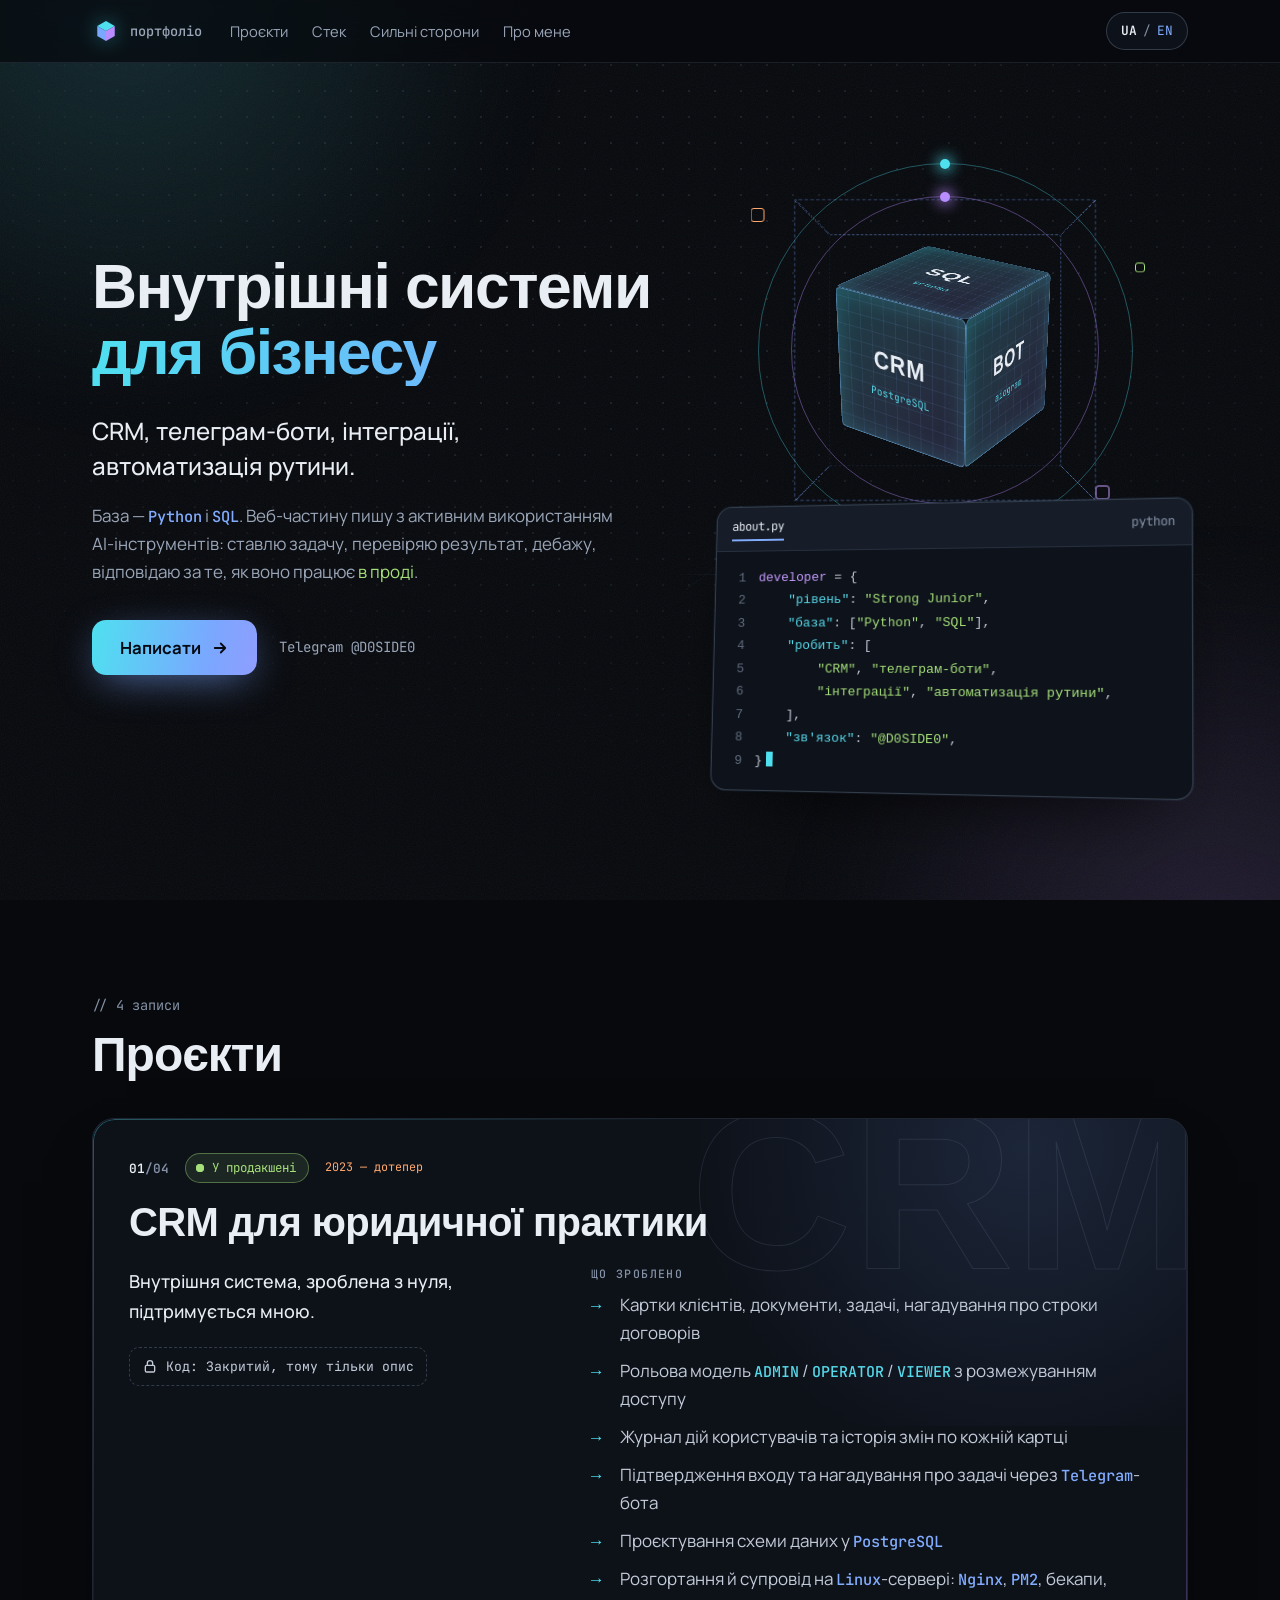
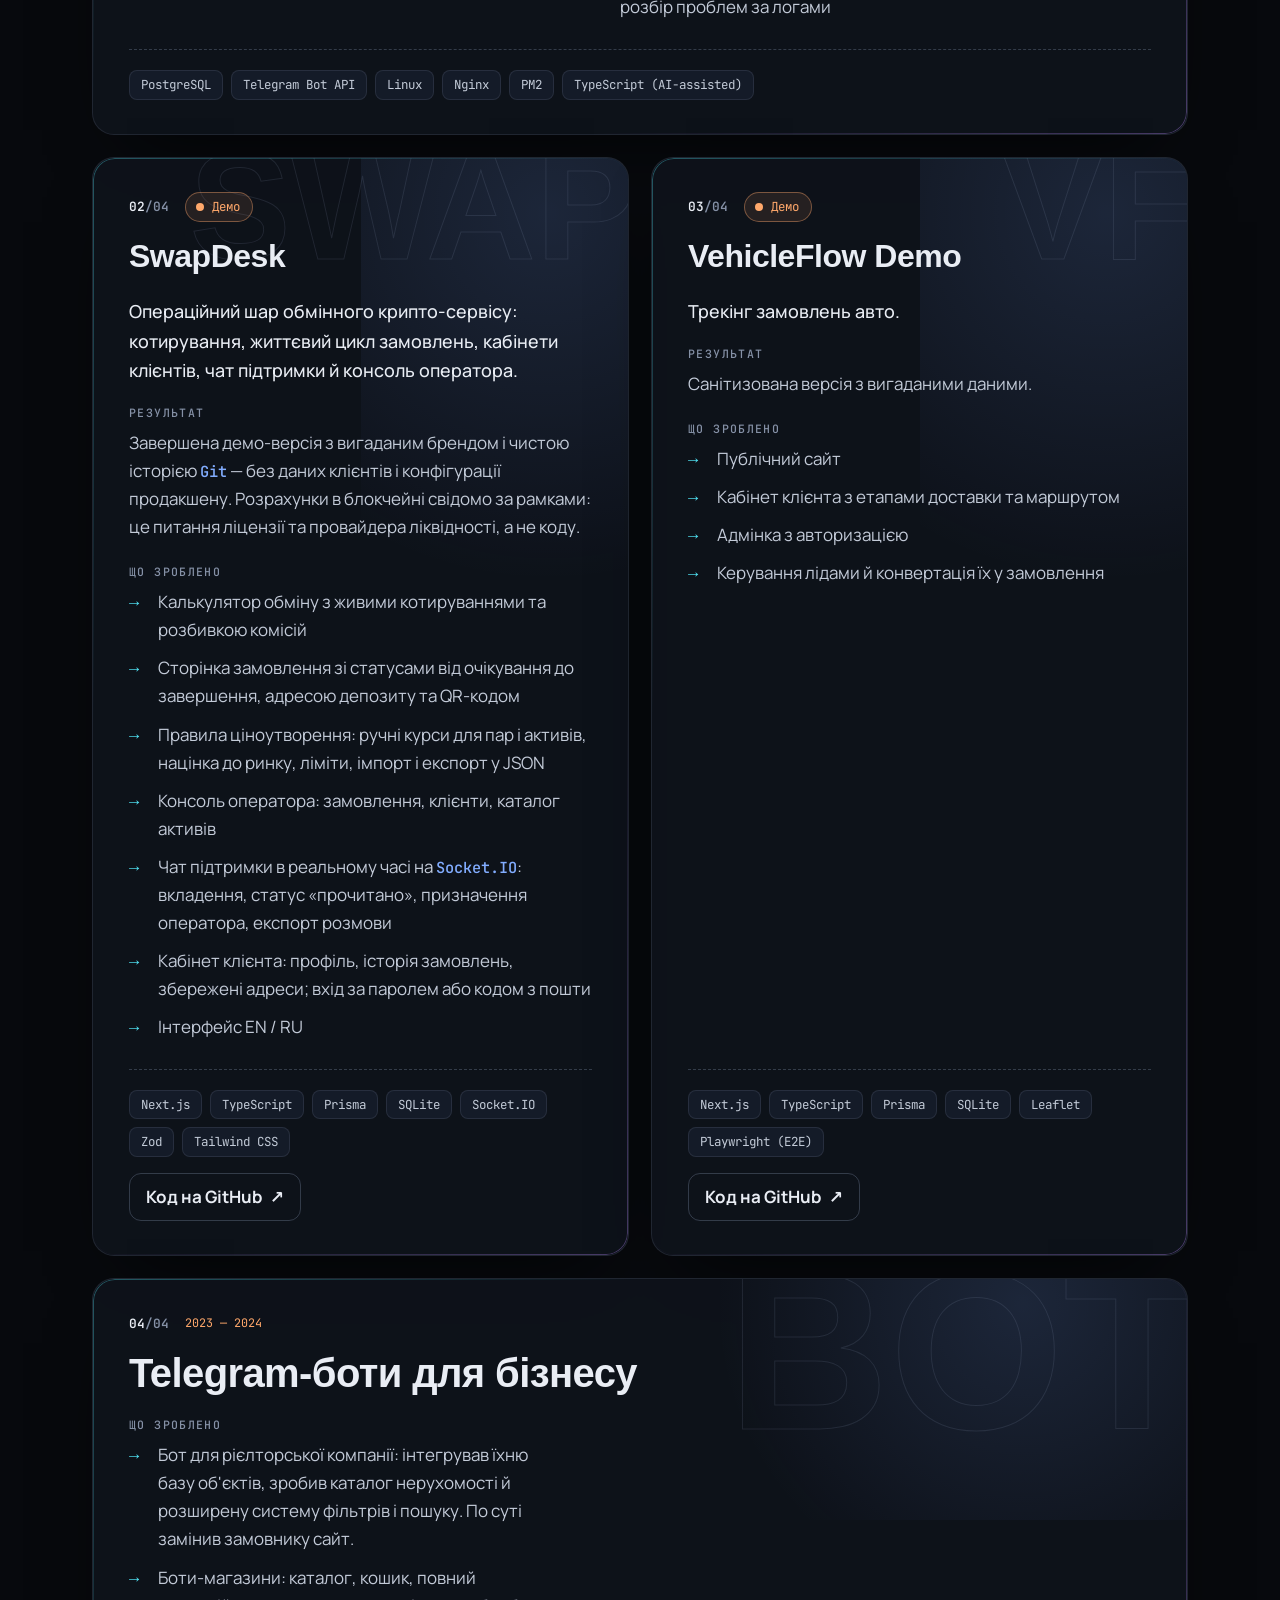
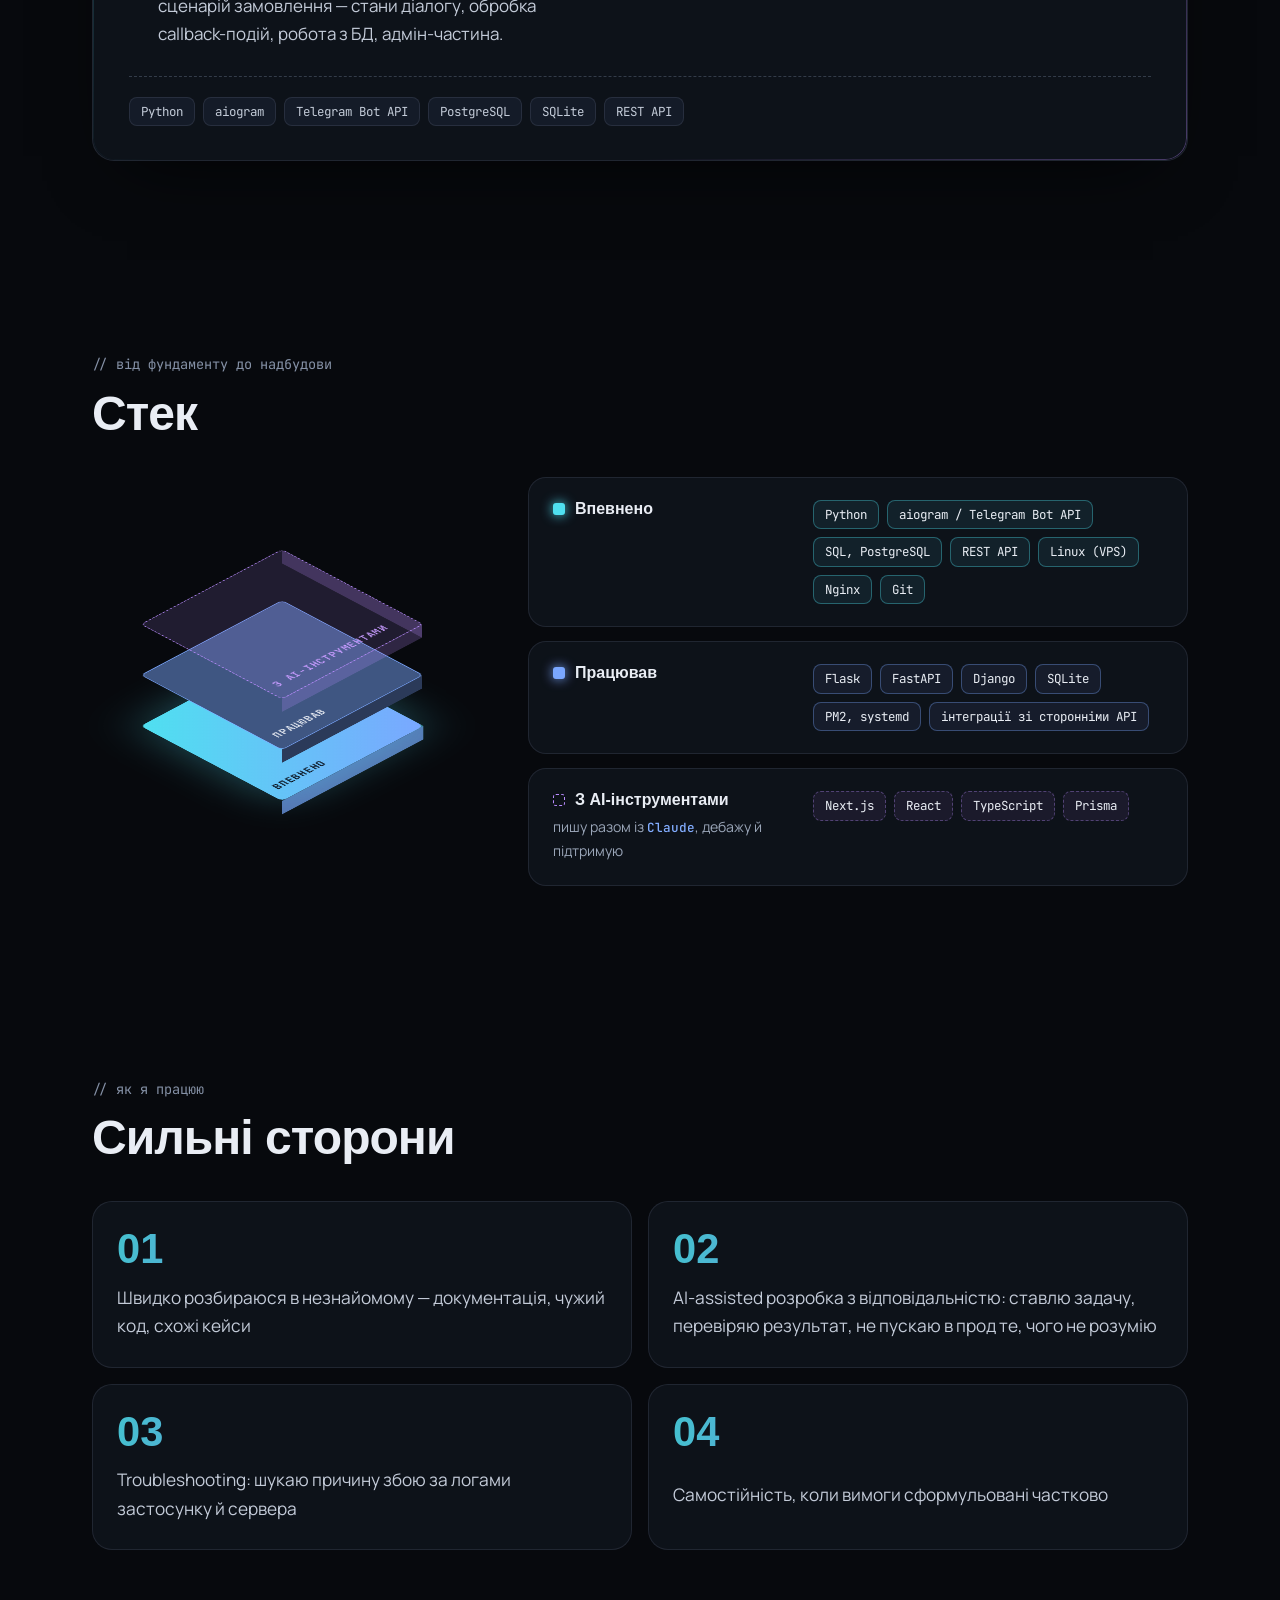
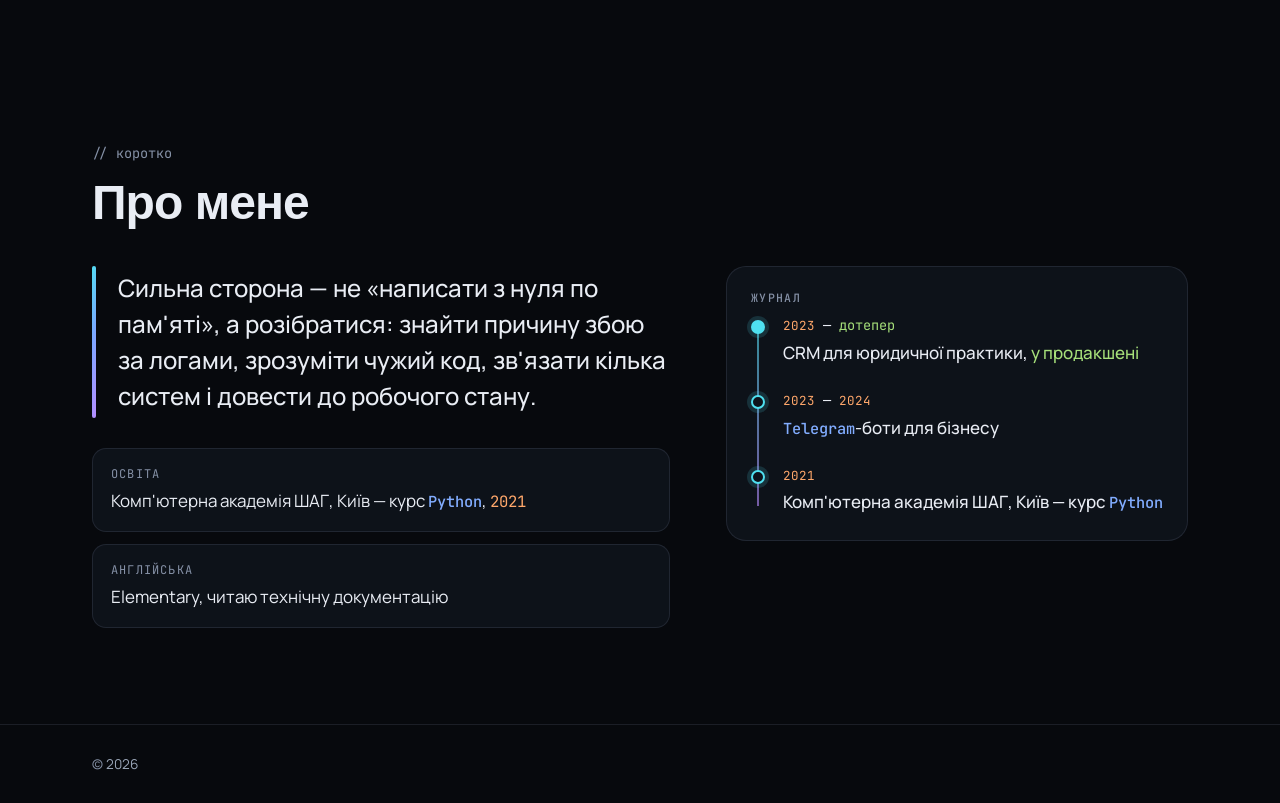
==== commit 6cdaa0fe: "Remove city from code card and meta description Co-Authored-By: Claude Opus 5.5 <noreply@anthropic.c" ====
--- a/docs/index.html
+++ b/docs/index.html
@@ -4,7 +4,7 @@
   <meta charset="utf-8">
   <meta name="viewport" content="width=device-width, initial-scale=1">
   <title>Внутрішні системи для бізнесу — CRM, телеграм-боти, інтеграції</title>
-  <meta name="description" content="Розробник з Києва. Роблю внутрішні системи для бізнесу — CRM, телеграм-боти, інтеграції, автоматизацію рутини. База — Python і SQL.">
+  <meta name="description" content="Роблю внутрішні системи для бізнесу — CRM, телеграм-боти, інтеграції, автоматизацію рутини. База — Python і SQL.">
   <link rel="canonical" href="https://sclod.github.io/portfoll/">
   <link rel="alternate" hreflang="uk" href="https://sclod.github.io/portfoll/">
   <link rel="alternate" hreflang="en" href="https://sclod.github.io/portfoll/en/">
@@ -15,7 +15,7 @@
   <meta property="og:type" content="website">
   <meta property="og:locale" content="uk_UA">
   <meta property="og:title" content="Внутрішні системи для бізнесу — CRM, телеграм-боти, інтеграції">
-  <meta property="og:description" content="Розробник з Києва. Роблю внутрішні системи для бізнесу — CRM, телеграм-боти, інтеграції, автоматизацію рутини. База — Python і SQL.">
+  <meta property="og:description" content="Роблю внутрішні системи для бізнесу — CRM, телеграм-боти, інтеграції, автоматизацію рутини. База — Python і SQL.">
   <meta property="og:url" content="https://sclod.github.io/portfoll/">
   <meta property="og:image" content="https://sclod.github.io/portfoll/og.png">
   <meta property="og:image:width" content="1200">
@@ -99,7 +99,7 @@
 
         <figure class="code-card">
           <figcaption class="code-tab"><span class="code-file">about.py</span><span class="code-lang">python</span></figcaption>
-          <pre class="code"><code><span class="line"><span class="ln" aria-hidden="true">1</span><span class="t-var">developer</span> = {</span><span class="line"><span class="ln" aria-hidden="true">2</span>    <span class="t-key">"рівень"</span>: <span class="t-str">"Strong Junior"</span>,</span><span class="line"><span class="ln" aria-hidden="true">3</span>    <span class="t-key">"місто"</span>: <span class="t-str">"Київ"</span>,</span><span class="line"><span class="ln" aria-hidden="true">4</span>    <span class="t-key">"база"</span>: [<span class="t-str">"Python"</span>, <span class="t-str">"SQL"</span>],</span><span class="line"><span class="ln" aria-hidden="true">5</span>    <span class="t-key">"робить"</span>: [</span><span class="line"><span class="ln" aria-hidden="true">6</span>        <span class="t-str">"CRM"</span>, <span class="t-str">"телеграм-боти"</span>,</span><span class="line"><span class="ln" aria-hidden="true">7</span>        <span class="t-str">"інтеграції"</span>, <span class="t-str">"автоматизація рутини"</span>,</span><span class="line"><span class="ln" aria-hidden="true">8</span>    ],</span><span class="line"><span class="ln" aria-hidden="true">9</span>    <span class="t-key">"зв&#39;язок"</span>: <span class="t-str">"@D0SIDE0"</span>,</span><span class="line"><span class="ln" aria-hidden="true">10</span>}<span class="caret" aria-hidden="true"></span></span></code></pre>
+          <pre class="code"><code><span class="line"><span class="ln" aria-hidden="true">1</span><span class="t-var">developer</span> = {</span><span class="line"><span class="ln" aria-hidden="true">2</span>    <span class="t-key">"рівень"</span>: <span class="t-str">"Strong Junior"</span>,</span><span class="line"><span class="ln" aria-hidden="true">3</span>    <span class="t-key">"база"</span>: [<span class="t-str">"Python"</span>, <span class="t-str">"SQL"</span>],</span><span class="line"><span class="ln" aria-hidden="true">4</span>    <span class="t-key">"робить"</span>: [</span><span class="line"><span class="ln" aria-hidden="true">5</span>        <span class="t-str">"CRM"</span>, <span class="t-str">"телеграм-боти"</span>,</span><span class="line"><span class="ln" aria-hidden="true">6</span>        <span class="t-str">"інтеграції"</span>, <span class="t-str">"автоматизація рутини"</span>,</span><span class="line"><span class="ln" aria-hidden="true">7</span>    ],</span><span class="line"><span class="ln" aria-hidden="true">8</span>    <span class="t-key">"зв&#39;язок"</span>: <span class="t-str">"@D0SIDE0"</span>,</span><span class="line"><span class="ln" aria-hidden="true">9</span>}<span class="caret" aria-hidden="true"></span></span></code></pre>
         </figure>
       </div>
     </section>
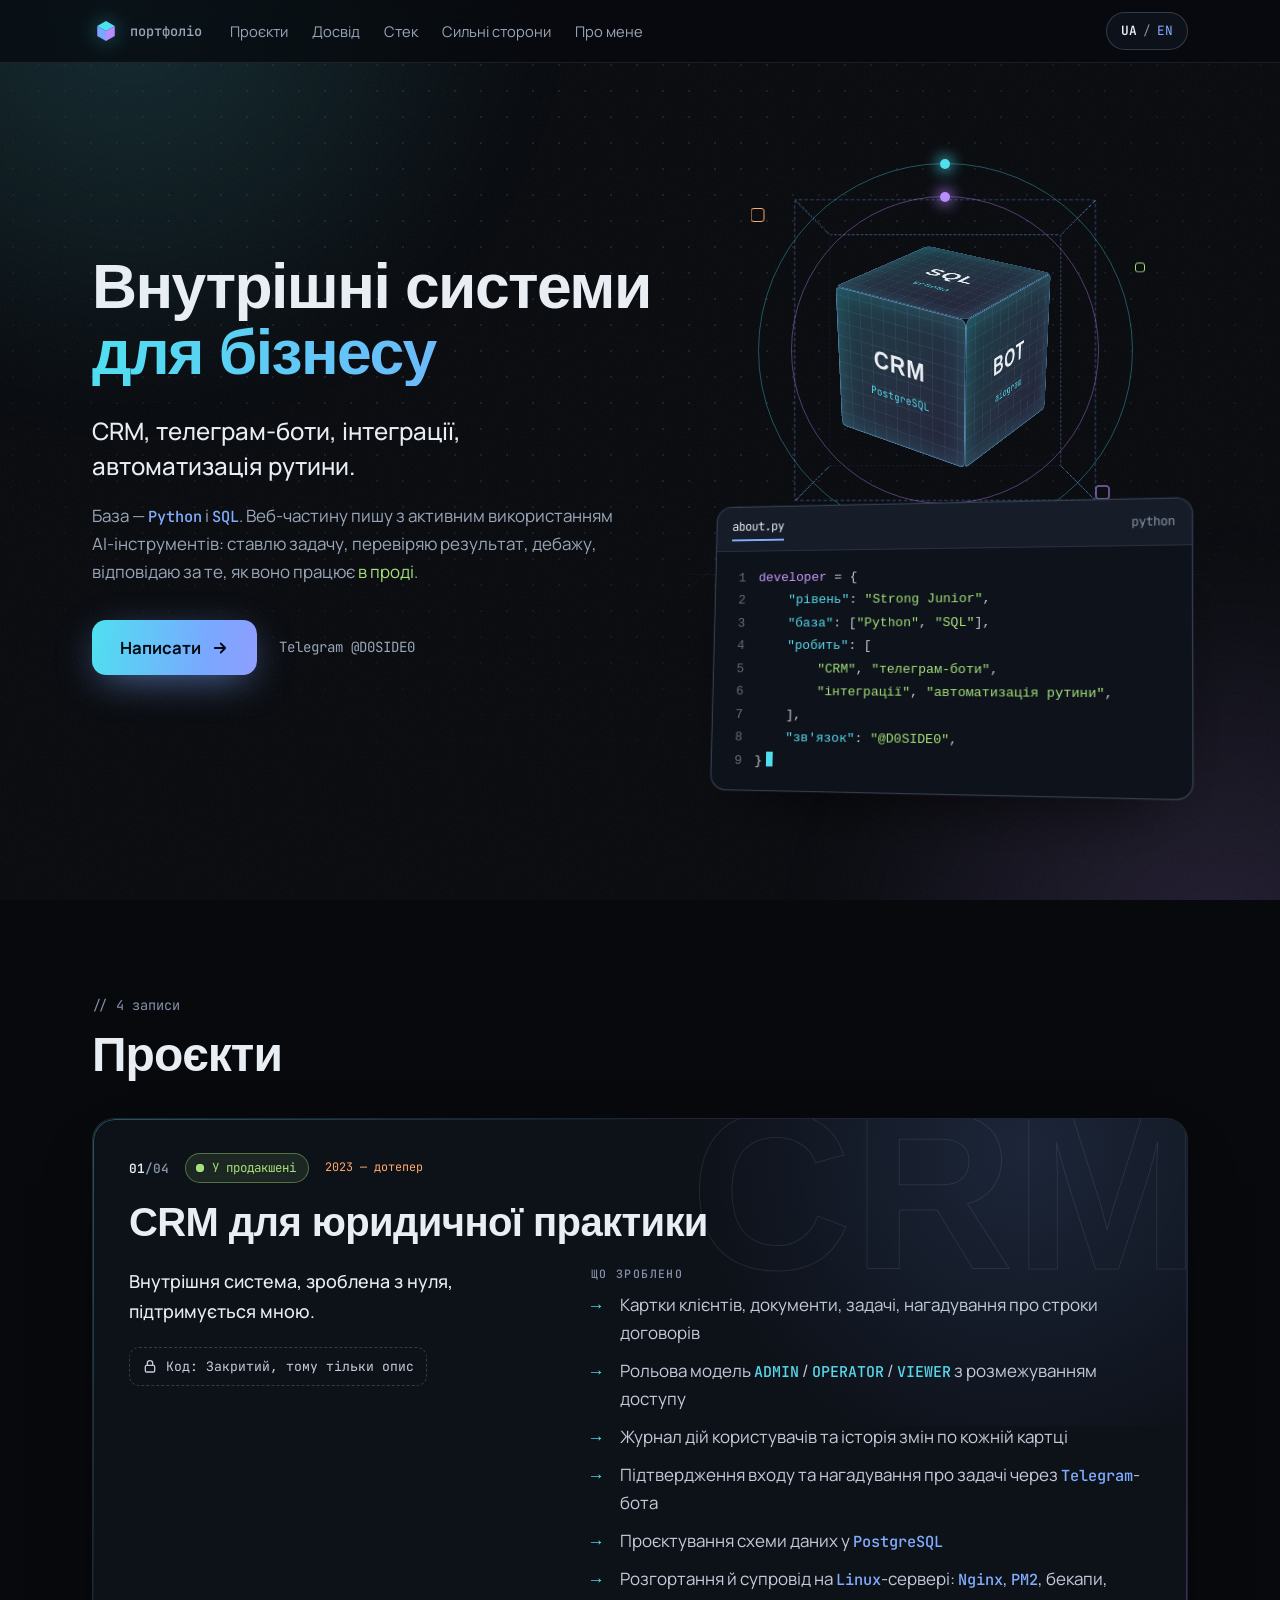
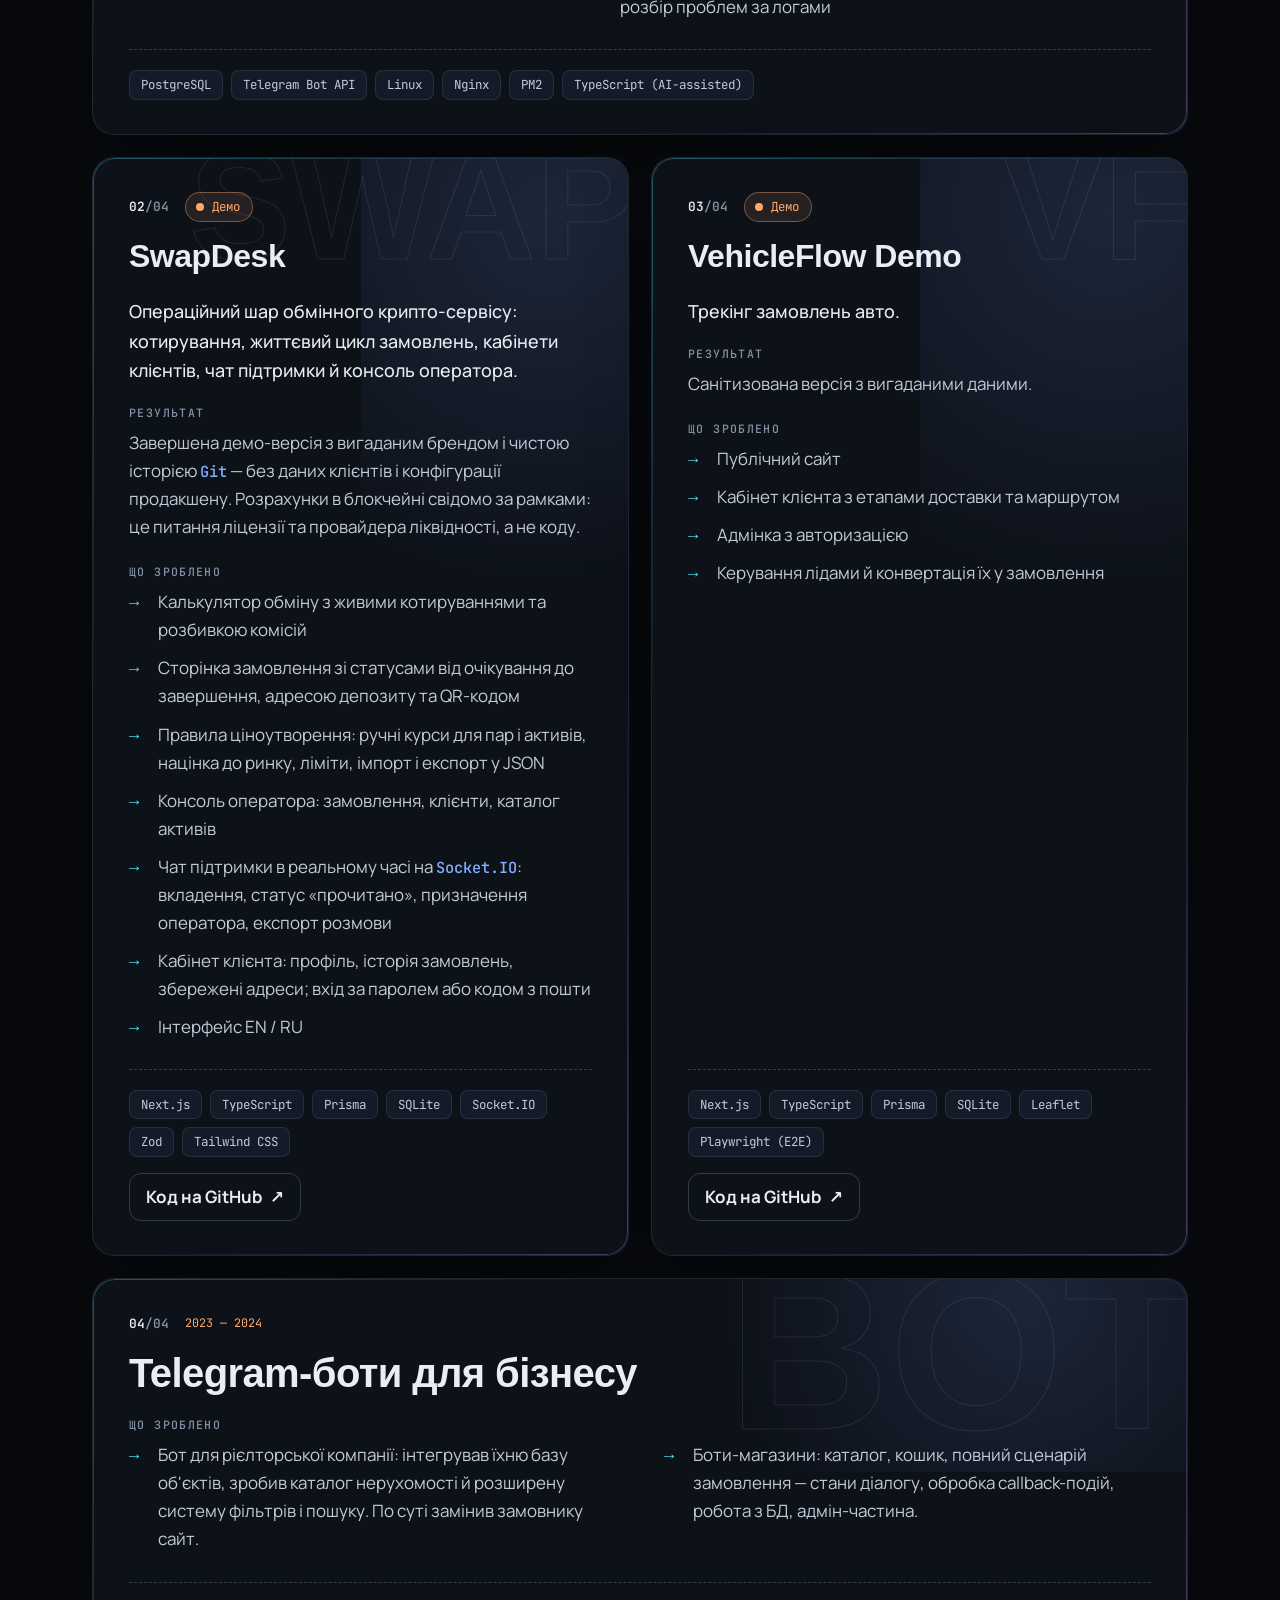
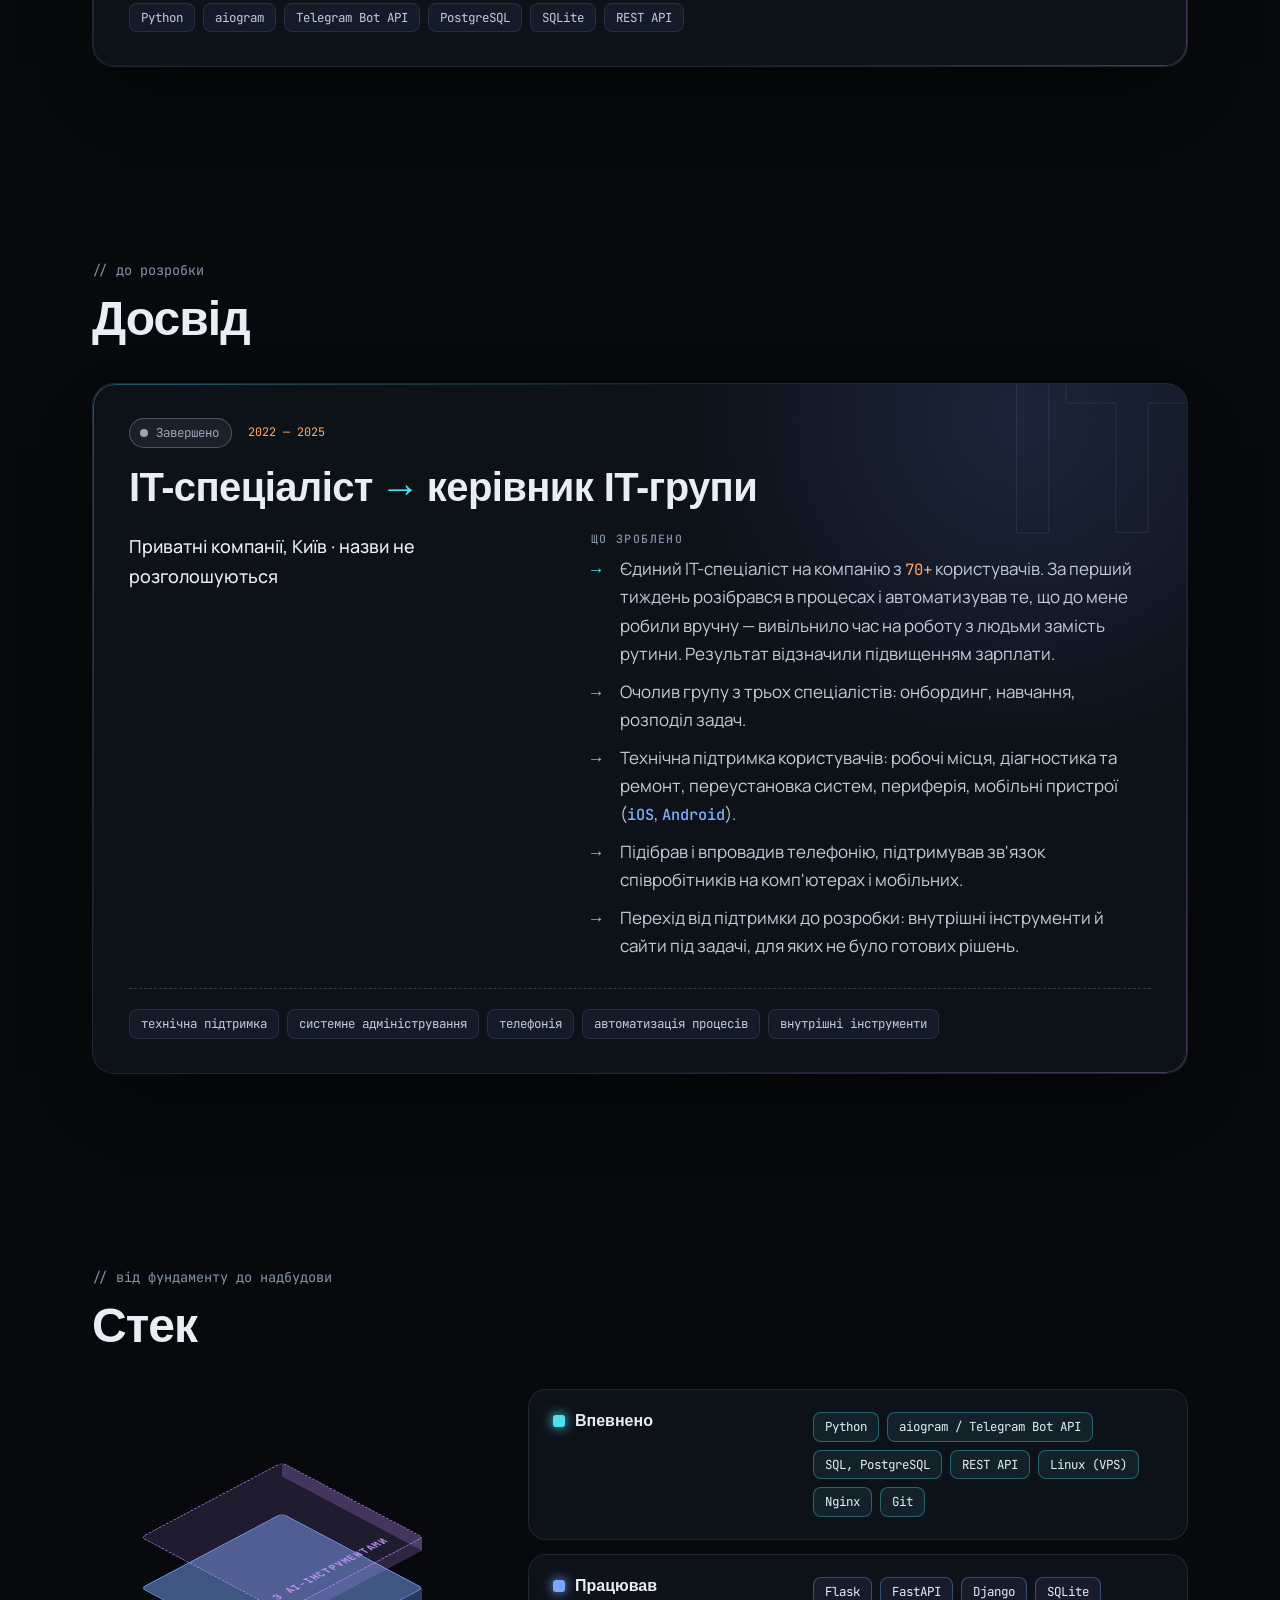
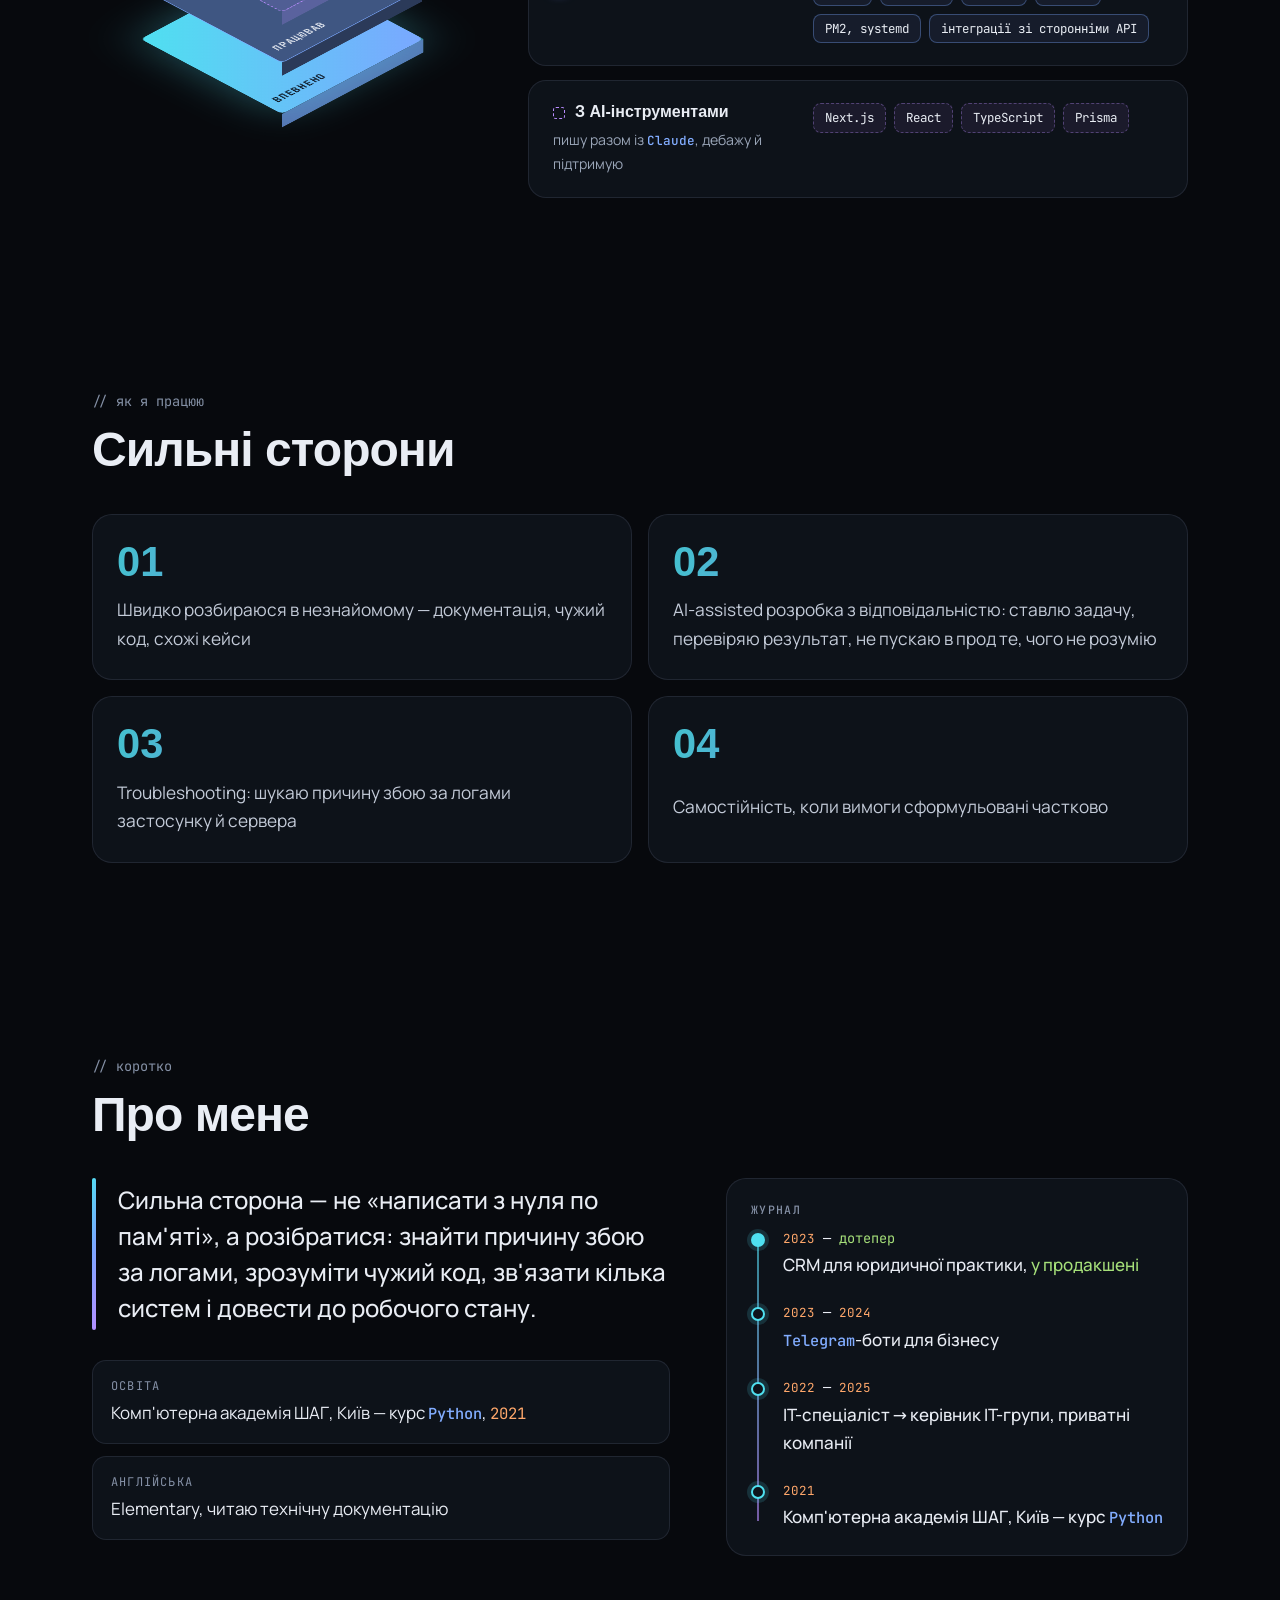
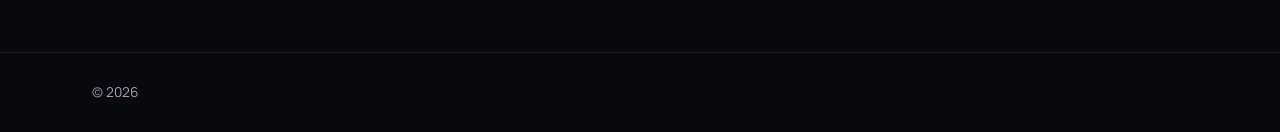
==== commit 29001534: "Add Experience section and journal entry Experience sits between Projects and Stack, styled like a p" ====
--- a/docs/index.html
+++ b/docs/index.html
@@ -29,7 +29,7 @@
 
   <link rel="preload" href="fonts/unbounded-cyrillic.woff2" as="font" type="font/woff2" crossorigin>
   <link rel="preload" href="fonts/manrope-cyrillic.woff2" as="font" type="font/woff2" crossorigin>
-  <link rel="stylesheet" href="style.css?v=320d8636fa">
+  <link rel="stylesheet" href="style.css?v=64eee3e5a1">
 </head>
 <body>
   <div class="backdrop" aria-hidden="true">
@@ -46,6 +46,7 @@
       <a class="brand" href="#top" aria-label="На початок"><svg viewBox="0 0 64 64" width="28" height="28" aria-hidden="true"><path d="M32 9 52 20.5 32 32 12 20.5z" fill="#4fe0f0"/><path d="M12 20.5 32 32v23L12 43.5z" fill="#7aa7ff"/><path d="M52 20.5 32 32v23l20-11.5z" fill="#b98cff"/></svg><span class="brand-text">портфоліо</span></a>
       <nav class="nav" aria-label="Розділи сторінки">
         <a href="#projects">Проєкти</a>
+        <a href="#experience">Досвід</a>
         <a href="#stack">Стек</a>
         <a href="#strengths">Сильні сторони</a>
         <a href="#about">Про мене</a>
@@ -232,6 +233,46 @@
       </div>
     </section>
 
+    <section class="section" id="experience" aria-labelledby="experience-title">
+      <div class="wrap">
+        <header class="section-head">
+          <p class="section-label"><span class="t-comment">// до розробки</span></p>
+          <h2 id="experience-title">Досвід</h2>
+        </header>
+
+        <article class="card card-featured reveal" aria-labelledby="x1">
+          <span class="card-glyph" aria-hidden="true">IT</span>
+          <header class="card-head">
+            <div class="card-meta">
+              <span class="status status-done"><span class="pulse"></span>Завершено</span>
+              <span class="period t-num">2022 — 2025</span>
+            </div>
+            <h3 id="x1">IT-спеціаліст <span class="role-arrow">→</span> керівник IT-групи</h3>
+          </header>
+
+          <div class="card-body">
+            <div class="card-main">
+              <p class="purpose">Приватні компанії, Київ · назви не розголошуються</p>
+            </div>
+            <div class="card-list">
+              <h4 class="mini">Що зроблено</h4>
+              <ul class="arrows">
+                <li>Єдиний IT-спеціаліст на компанію з <span class="t-num">70+</span> користувачів. За перший тиждень розібрався в процесах і автоматизував те, що до мене робили вручну — вивільнило час на роботу з людьми замість рутини. Результат відзначили підвищенням зарплати.</li>
+                <li>Очолив групу з трьох спеціалістів: онбординг, навчання, розподіл задач.</li>
+                <li>Технічна підтримка користувачів: робочі місця, діагностика та ремонт, переустановка систем, периферія, мобільні пристрої (<span class="t-fn">iOS</span>, <span class="t-fn">Android</span>).</li>
+                <li>Підібрав і впровадив телефонію, підтримував зв&#39;язок співробітників на комп&#39;ютерах і мобільних.</li>
+                <li>Перехід від підтримки до розробки: внутрішні інструменти й сайти під задачі, для яких не було готових рішень.</li>
+              </ul>
+            </div>
+          </div>
+
+          <footer class="card-foot">
+            <ul class="chips"><li>технічна підтримка</li><li>системне адміністрування</li><li>телефонія</li><li>автоматизація процесів</li><li>внутрішні інструменти</li></ul>
+          </footer>
+        </article>
+      </div>
+    </section>
+
     <section class="section" id="stack" aria-labelledby="stack-title">
       <div class="wrap">
         <header class="section-head">
@@ -305,6 +346,7 @@
             <ol class="log">
               <li><span class="log-date"><span class="t-num">2023</span> — <span class="t-str">дотепер</span></span><span class="log-event">CRM для юридичної практики, <span class="t-str">у продакшені</span></span></li>
               <li><span class="log-date"><span class="t-num">2023</span> — <span class="t-num">2024</span></span><span class="log-event"><span class="t-fn">Telegram</span>-боти для бізнесу</span></li>
+              <li><span class="log-date"><span class="t-num">2022</span> — <span class="t-num">2025</span></span><span class="log-event">IT-спеціаліст → керівник IT-групи, приватні компанії</span></li>
               <li><span class="log-date"><span class="t-num">2021</span></span><span class="log-event">Комп&#39;ютерна академія ШАГ, Київ — курс <span class="t-fn">Python</span></span></li>
             </ol>
           </div>
--- a/docs/style.css
+++ b/docs/style.css
@@ -1004,6 +1004,7 @@
 
 .status-prod { color: var(--t-str); }
 .status-demo { color: var(--t-num); }
+.status-done { color: var(--muted); }
 
 .pulse {
   position: relative;
@@ -1033,6 +1034,13 @@
   letter-spacing: -0.015em;
 }
 
+.role-arrow {
+  margin: 0 0.12em;
+  color: var(--cyan);
+  font-family: "JetBrains Mono", ui-monospace, monospace;
+  font-weight: 500;
+}
+
 .card-featured h3 {
   font-size: clamp(1.5rem, 3.8vw, 2.5rem);
 }
@@ -1048,6 +1056,16 @@
   .card-featured .card-body {
     grid-template-columns: minmax(0, 0.85fr) minmax(0, 1.15fr);
     gap: 48px;
+  }
+
+  /* Якщо в широкій картці лише список — він займає всю ширину у дві колонки */
+  .card-featured .card-list:only-child {
+    grid-column: 1 / -1;
+  }
+
+  .card-featured .card-list:only-child .arrows {
+    grid-template-columns: repeat(2, minmax(0, 1fr));
+    column-gap: 48px;
   }
 }
 
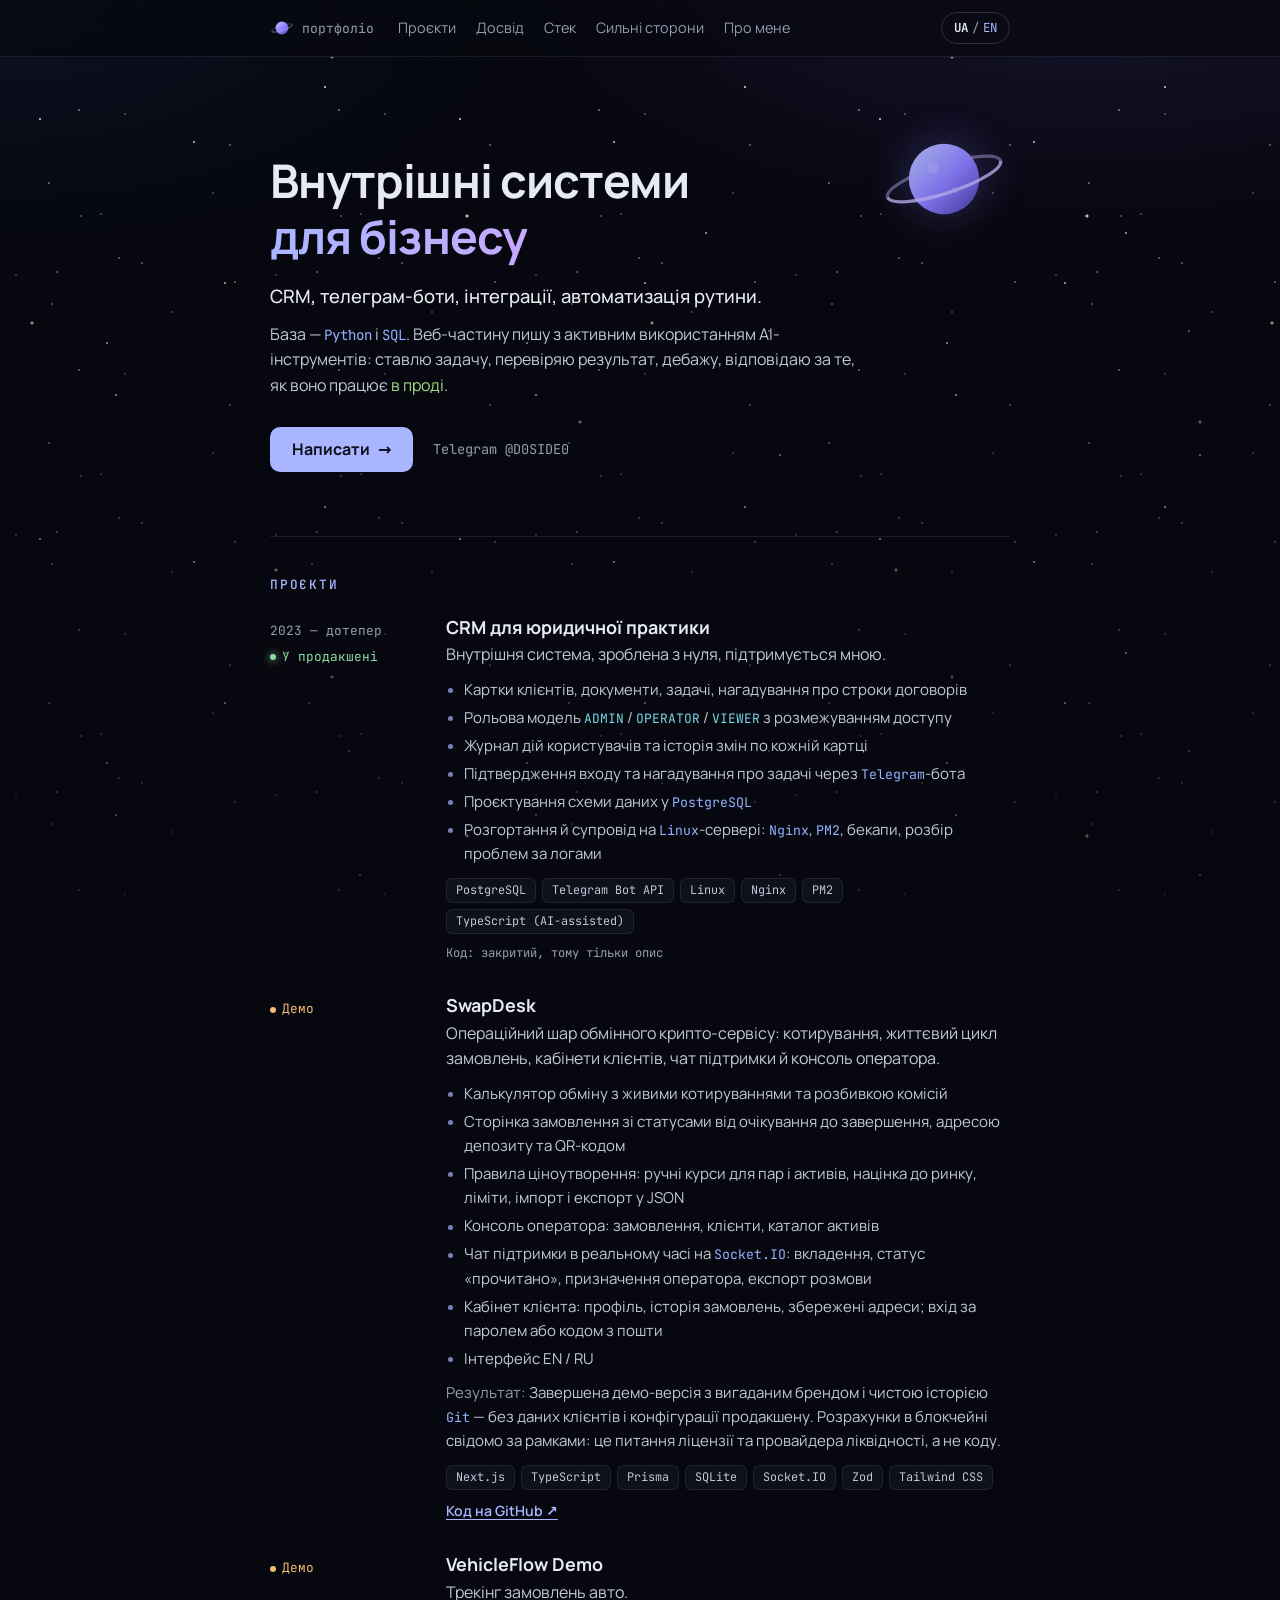
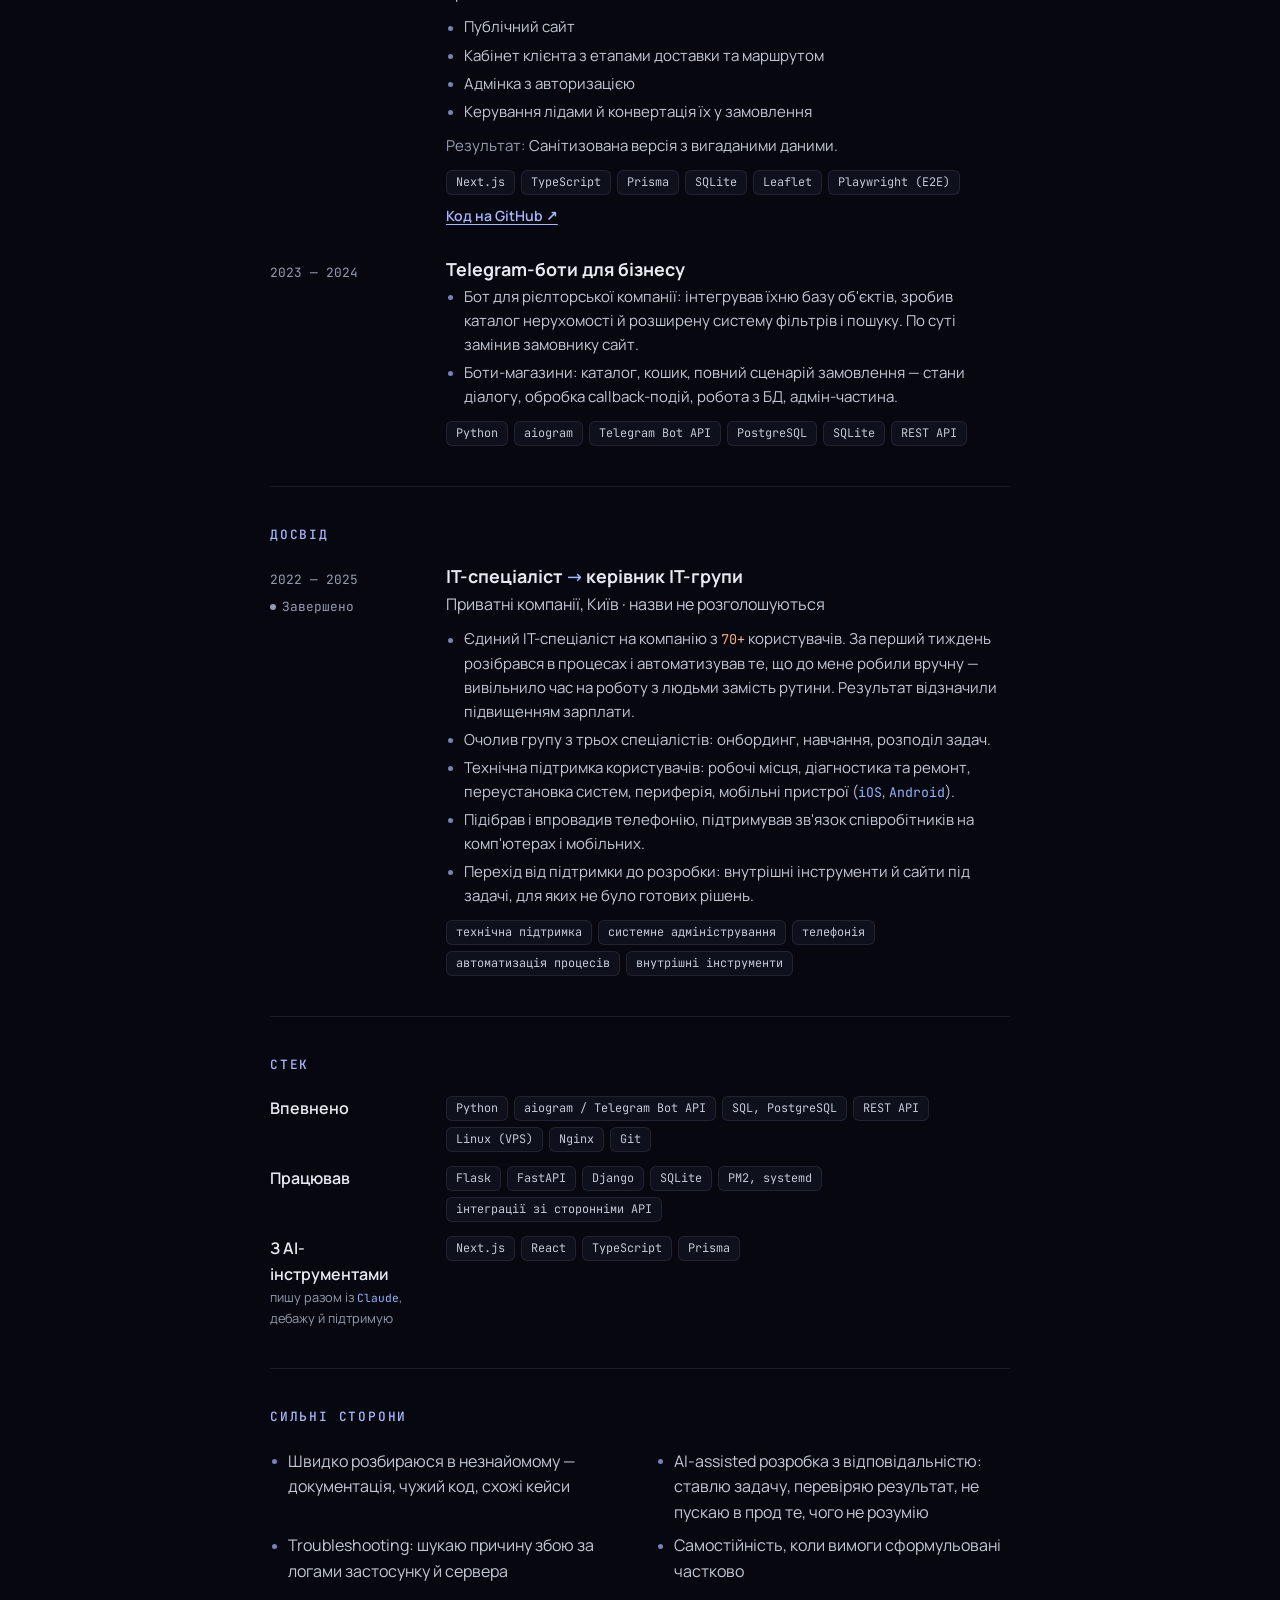
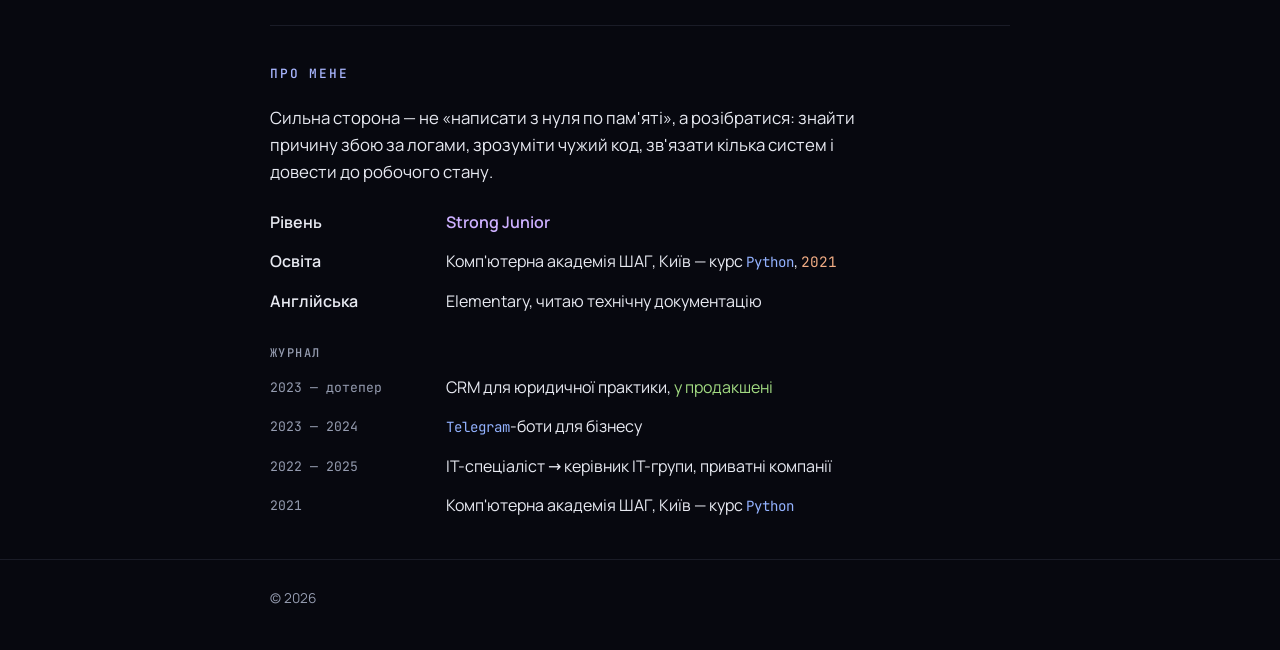
==== commit 9182a307: "Simplify the site: one compact column with a little space Second research round: 24 real portfolios " ====
--- a/docs/index.html
+++ b/docs/index.html
@@ -10,7 +10,7 @@
   <link rel="alternate" hreflang="en" href="https://sclod.github.io/portfoll/en/">
   <link rel="alternate" hreflang="x-default" href="https://sclod.github.io/portfoll/">
   <meta name="color-scheme" content="dark">
-  <meta name="theme-color" content="#07090d">
+  <meta name="theme-color" content="#07080f">
 
   <meta property="og:type" content="website">
   <meta property="og:locale" content="uk_UA">
@@ -27,23 +27,22 @@
   <link rel="icon" href="favicon-32.png" type="image/png" sizes="32x32">
   <link rel="apple-touch-icon" href="apple-touch-icon.png">
 
-  <link rel="preload" href="fonts/unbounded-cyrillic.woff2" as="font" type="font/woff2" crossorigin>
   <link rel="preload" href="fonts/manrope-cyrillic.woff2" as="font" type="font/woff2" crossorigin>
-  <link rel="stylesheet" href="style.css?v=64eee3e5a1">
+  <link rel="stylesheet" href="style.css?v=c47c57c2f2">
 </head>
 <body>
-  <div class="backdrop" aria-hidden="true">
-    <div class="glow glow-a"></div>
-    <div class="glow glow-b"></div>
-    <div class="dots"></div>
-    <div class="noise"></div>
+  <div class="sky" aria-hidden="true">
+    <span class="stars stars-1"></span>
+    <span class="stars stars-2"></span>
+    <span class="stars stars-3"></span>
+    <span class="comet"></span>
   </div>
 
   <a class="skip-link" href="#main">Перейти до вмісту</a>
 
   <header class="topbar">
     <div class="wrap topbar-inner">
-      <a class="brand" href="#top" aria-label="На початок"><svg viewBox="0 0 64 64" width="28" height="28" aria-hidden="true"><path d="M32 9 52 20.5 32 32 12 20.5z" fill="#4fe0f0"/><path d="M12 20.5 32 32v23L12 43.5z" fill="#7aa7ff"/><path d="M52 20.5 32 32v23l20-11.5z" fill="#b98cff"/></svg><span class="brand-text">портфоліо</span></a>
+      <a class="brand" href="#top" aria-label="На початок"><svg class="planet" viewBox="0 0 120 120" width="24" height="24" aria-hidden="true"><defs><linearGradient id="planet-brand" x1="0" y1="0" x2="1" y2="1"><stop offset="0" stop-color="#b9c6ff"/><stop offset=".55" stop-color="#8b7dff"/><stop offset="1" stop-color="#4a3aa8"/></linearGradient></defs><g transform="rotate(-18 60 60)"><path d="M6 60a54 13 0 0 1 108 0" fill="none" stroke="#c9b8ff" stroke-opacity=".45" stroke-width="3"/></g><circle cx="60" cy="60" r="32" fill="url(#planet-brand)"/><circle cx="50" cy="50" r="5" fill="#fff" fill-opacity=".12"/><circle cx="70" cy="70" r="3" fill="#fff" fill-opacity=".1"/><g transform="rotate(-18 60 60)"><path d="M6 60a54 13 0 0 0 108 0" fill="none" stroke="#c9b8ff" stroke-opacity=".8" stroke-width="3"/></g></svg><span>портфоліо</span></a>
       <nav class="nav" aria-label="Розділи сторінки">
         <a href="#projects">Проєкти</a>
         <a href="#experience">Досвід</a>
@@ -57,308 +56,169 @@
     </div>
   </header>
 
-  <main id="main">
-    <section class="hero" id="top" aria-labelledby="hero-title">
-      <div class="wrap hero-grid">
-        <div class="hero-copy">
-          <h1 id="hero-title"><span class="h1-a">Внутрішні системи</span> <span class="h1-b">для бізнесу</span></h1>
-          <p class="lead">CRM, телеграм-боти, інтеграції, автоматизація рутини.</p>
-          <p class="lead-text">База — <span class="t-fn">Python</span> і <span class="t-fn">SQL</span>. Веб-частину пишу з активним використанням AI-інструментів: ставлю задачу, перевіряю результат, дебажу, відповідаю за те, як воно працює <span class="t-str">в проді</span>.</p>
-          <div class="hero-actions">
-            <a class="button" href="https://t.me/D0SIDE0" rel="noopener">
-              Написати
-              <svg viewBox="0 0 24 24" width="18" height="18" aria-hidden="true"><path d="M5 12h14M13 6l6 6-6 6"/></svg>
-              <span class="visually-hidden">в Telegram</span>
-            </a>
-            <span class="handle">Telegram @D0SIDE0</span>
-          </div>
+  <main id="main" class="wrap">
+    <section class="intro" id="top" aria-labelledby="intro-title">
+      <div class="intro-planet"><svg class="planet" viewBox="0 0 120 120" width="132" height="132" aria-hidden="true"><defs><linearGradient id="planet-hero" x1="0" y1="0" x2="1" y2="1"><stop offset="0" stop-color="#b9c6ff"/><stop offset=".55" stop-color="#8b7dff"/><stop offset="1" stop-color="#4a3aa8"/></linearGradient></defs><g transform="rotate(-18 60 60)"><path d="M6 60a54 13 0 0 1 108 0" fill="none" stroke="#c9b8ff" stroke-opacity=".45" stroke-width="3"/></g><circle cx="60" cy="60" r="32" fill="url(#planet-hero)"/><circle cx="50" cy="50" r="5" fill="#fff" fill-opacity=".12"/><circle cx="70" cy="70" r="3" fill="#fff" fill-opacity=".1"/><g transform="rotate(-18 60 60)"><path d="M6 60a54 13 0 0 0 108 0" fill="none" stroke="#c9b8ff" stroke-opacity=".8" stroke-width="3"/></g></svg></div>
+      <h1 id="intro-title">Внутрішні системи <span class="accent">для бізнесу</span></h1>
+      <p class="lead">CRM, телеграм-боти, інтеграції, автоматизація рутини.</p>
+      <p class="intro-text">База — <span class="t-fn">Python</span> і <span class="t-fn">SQL</span>. Веб-частину пишу з активним використанням AI-інструментів: ставлю задачу, перевіряю результат, дебажу, відповідаю за те, як воно працює <span class="t-str">в проді</span>.</p>
+      <div class="actions">
+        <a class="button" href="https://t.me/D0SIDE0" rel="noopener">Написати <span aria-hidden="true">→</span><span class="visually-hidden"> в Telegram</span></a>
+        <span class="handle">Telegram @D0SIDE0</span>
+      </div>
+    </section>
+
+    <section class="section" id="projects" aria-labelledby="projects-title">
+      <h2 id="projects-title">Проєкти</h2>
+      <ol class="entries">
+        <li class="entry">
+                      <div class="entry-side">
+<p class="entry-date">2023 — дотепер</p><p class="status status-prod">У продакшені</p>            </div>
+
+          <div class="entry-body">
+            <h3>CRM для юридичної практики</h3>
+<p class="entry-sub">Внутрішня система, зроблена з нуля, підтримується мною.</p>            <ul class="bullets" aria-label="Що зроблено">
+              <li>Картки клієнтів, документи, задачі, нагадування про строки договорів</li>
+              <li>Рольова модель <span class="t-type">ADMIN</span> / <span class="t-type">OPERATOR</span> / <span class="t-type">VIEWER</span> з розмежуванням доступу</li>
+              <li>Журнал дій користувачів та історія змін по кожній картці</li>
+              <li>Підтвердження входу та нагадування про задачі через <span class="t-fn">Telegram</span>-бота</li>
+              <li>Проєктування схеми даних у <span class="t-fn">PostgreSQL</span></li>
+              <li>Розгортання й супровід на <span class="t-fn">Linux</span>-сервері: <span class="t-fn">Nginx</span>, <span class="t-fn">PM2</span>, бекапи, розбір проблем за логами</li>
+            </ul>
+            <div class="entry-foot">
+              <ul class="tags"><li>PostgreSQL</li><li>Telegram Bot API</li><li>Linux</li><li>Nginx</li><li>PM2</li><li>TypeScript (AI-assisted)</li></ul>
+              <span class="code-closed">Код: закритий, тому тільки опис</span>
+            </div>
+          </div>
+        </li>
+        <li class="entry">
+                      <div class="entry-side">
+<p class="status status-demo">Демо</p>            </div>
+
+          <div class="entry-body">
+            <h3>SwapDesk</h3>
+<p class="entry-sub">Операційний шар обмінного крипто-сервісу: котирування, життєвий цикл замовлень, кабінети клієнтів, чат підтримки й консоль оператора.</p>            <ul class="bullets" aria-label="Що зроблено">
+              <li>Калькулятор обміну з живими котируваннями та розбивкою комісій</li>
+              <li>Сторінка замовлення зі статусами від очікування до завершення, адресою депозиту та QR-кодом</li>
+              <li>Правила ціноутворення: ручні курси для пар і активів, націнка до ринку, ліміти, імпорт і експорт у JSON</li>
+              <li>Консоль оператора: замовлення, клієнти, каталог активів</li>
+              <li>Чат підтримки в реальному часі на <span class="t-fn">Socket.IO</span>: вкладення, статус «прочитано», призначення оператора, експорт розмови</li>
+              <li>Кабінет клієнта: профіль, історія замовлень, збережені адреси; вхід за паролем або кодом з пошти</li>
+              <li>Інтерфейс EN / RU</li>
+            </ul>
+<p class="entry-note"><span class="note-label">Результат:</span> Завершена демо-версія з вигаданим брендом і чистою історією <span class="t-fn">Git</span> — без даних клієнтів і конфігурації продакшену. Розрахунки в блокчейні свідомо за рамками: це питання ліцензії та провайдера ліквідності, а не коду.</p>            <div class="entry-foot">
+              <ul class="tags"><li>Next.js</li><li>TypeScript</li><li>Prisma</li><li>SQLite</li><li>Socket.IO</li><li>Zod</li><li>Tailwind CSS</li></ul>
+              <a class="code-link" href="https://github.com/sclod/swapdesk" rel="noopener">Код на GitHub <span aria-hidden="true">↗</span></a>
+            </div>
+          </div>
+        </li>
+        <li class="entry">
+                      <div class="entry-side">
+<p class="status status-demo">Демо</p>            </div>
+
+          <div class="entry-body">
+            <h3>VehicleFlow Demo</h3>
+<p class="entry-sub">Трекінг замовлень авто.</p>            <ul class="bullets" aria-label="Що зроблено">
+              <li>Публічний сайт</li>
+              <li>Кабінет клієнта з етапами доставки та маршрутом</li>
+              <li>Адмінка з авторизацією</li>
+              <li>Керування лідами й конвертація їх у замовлення</li>
+            </ul>
+<p class="entry-note"><span class="note-label">Результат:</span> Санітизована версія з вигаданими даними.</p>            <div class="entry-foot">
+              <ul class="tags"><li>Next.js</li><li>TypeScript</li><li>Prisma</li><li>SQLite</li><li>Leaflet</li><li>Playwright (E2E)</li></ul>
+              <a class="code-link" href="https://github.com/sclod/vehicleflow-demo" rel="noopener">Код на GitHub <span aria-hidden="true">↗</span></a>
+            </div>
+          </div>
+        </li>
+        <li class="entry">
+                      <div class="entry-side">
+<p class="entry-date">2023 — 2024</p>            </div>
+
+          <div class="entry-body">
+            <h3>Telegram-боти для бізнесу</h3>
+            <ul class="bullets" aria-label="Що зроблено">
+              <li>Бот для рієлторської компанії: інтегрував їхню базу об&#39;єктів, зробив каталог нерухомості й розширену систему фільтрів і пошуку. По суті замінив замовнику сайт.</li>
+              <li>Боти-магазини: каталог, кошик, повний сценарій замовлення — стани діалогу, обробка callback-подій, робота з БД, адмін-частина.</li>
+            </ul>
+            <div class="entry-foot">
+              <ul class="tags"><li>Python</li><li>aiogram</li><li>Telegram Bot API</li><li>PostgreSQL</li><li>SQLite</li><li>REST API</li></ul>
+            </div>
+          </div>
+        </li>
+      </ol>
+    </section>
+
+    <section class="section" id="experience" aria-labelledby="experience-title">
+      <h2 id="experience-title">Досвід</h2>
+      <ol class="entries">
+        <li class="entry">
+                      <div class="entry-side">
+<p class="entry-date">2022 — 2025</p><p class="status status-done">Завершено</p>            </div>
+
+          <div class="entry-body">
+            <h3>IT-спеціаліст <span class="arrow">→</span> керівник IT-групи</h3>
+            <p class="entry-sub">Приватні компанії, Київ · назви не розголошуються</p>
+            <ul class="bullets" aria-label="Що зроблено">
+              <li>Єдиний IT-спеціаліст на компанію з <span class="t-num">70+</span> користувачів. За перший тиждень розібрався в процесах і автоматизував те, що до мене робили вручну — вивільнило час на роботу з людьми замість рутини. Результат відзначили підвищенням зарплати.</li>
+              <li>Очолив групу з трьох спеціалістів: онбординг, навчання, розподіл задач.</li>
+              <li>Технічна підтримка користувачів: робочі місця, діагностика та ремонт, переустановка систем, периферія, мобільні пристрої (<span class="t-fn">iOS</span>, <span class="t-fn">Android</span>).</li>
+              <li>Підібрав і впровадив телефонію, підтримував зв&#39;язок співробітників на комп&#39;ютерах і мобільних.</li>
+              <li>Перехід від підтримки до розробки: внутрішні інструменти й сайти під задачі, для яких не було готових рішень.</li>
+            </ul>
+            <div class="entry-foot"><ul class="tags"><li>технічна підтримка</li><li>системне адміністрування</li><li>телефонія</li><li>автоматизація процесів</li><li>внутрішні інструменти</li></ul></div>
+          </div>
+        </li>
+      </ol>
+    </section>
+
+    <section class="section" id="stack" aria-labelledby="stack-title">
+      <h2 id="stack-title">Стек</h2>
+      <dl class="rows">
+        <div class="row">
+          <dt>Впевнено</dt>
+          <dd><ul class="tags"><li>Python</li><li>aiogram / Telegram Bot API</li><li>SQL, PostgreSQL</li><li>REST API</li><li>Linux (VPS)</li><li>Nginx</li><li>Git</li></ul></dd>
         </div>
-
-        <div class="hero-visual" aria-hidden="true">
-          <div class="floor"></div>
-          <div class="scene">
-            <div class="orbit orbit-a"><span class="sat"></span></div>
-            <div class="orbit orbit-b"><span class="sat"></span></div>
-            <div class="spinner">
-              <div class="cube">
-                <div class="face face-front"><b>CRM</b><i>PostgreSQL</i></div>
-                <div class="face face-back"><b>LOGS</b><i>troubleshooting</i></div>
-                <div class="face face-right"><b>BOT</b><i>aiogram</i></div>
-                <div class="face face-left"><b>API</b><i>REST</i></div>
-                <div class="face face-top"><b>SQL</b><i>schema</i></div>
-                <div class="face face-bottom"><b>LINUX</b><i>Nginx · PM2</i></div>
-              </div>
-            </div>
-            <div class="wire">
-              <span></span><span></span><span></span><span></span><span></span><span></span>
-            </div>
-            <span class="bit bit-1"></span>
-            <span class="bit bit-2"></span>
-            <span class="bit bit-3"></span>
-          </div>
+        <div class="row">
+          <dt>Працював</dt>
+          <dd><ul class="tags"><li>Flask</li><li>FastAPI</li><li>Django</li><li>SQLite</li><li>PM2, systemd</li><li>інтеграції зі сторонніми API</li></ul></dd>
         </div>
-
-        <figure class="code-card">
-          <figcaption class="code-tab"><span class="code-file">about.py</span><span class="code-lang">python</span></figcaption>
-          <pre class="code"><code><span class="line"><span class="ln" aria-hidden="true">1</span><span class="t-var">developer</span> = {</span><span class="line"><span class="ln" aria-hidden="true">2</span>    <span class="t-key">"рівень"</span>: <span class="t-str">"Strong Junior"</span>,</span><span class="line"><span class="ln" aria-hidden="true">3</span>    <span class="t-key">"база"</span>: [<span class="t-str">"Python"</span>, <span class="t-str">"SQL"</span>],</span><span class="line"><span class="ln" aria-hidden="true">4</span>    <span class="t-key">"робить"</span>: [</span><span class="line"><span class="ln" aria-hidden="true">5</span>        <span class="t-str">"CRM"</span>, <span class="t-str">"телеграм-боти"</span>,</span><span class="line"><span class="ln" aria-hidden="true">6</span>        <span class="t-str">"інтеграції"</span>, <span class="t-str">"автоматизація рутини"</span>,</span><span class="line"><span class="ln" aria-hidden="true">7</span>    ],</span><span class="line"><span class="ln" aria-hidden="true">8</span>    <span class="t-key">"зв&#39;язок"</span>: <span class="t-str">"@D0SIDE0"</span>,</span><span class="line"><span class="ln" aria-hidden="true">9</span>}<span class="caret" aria-hidden="true"></span></span></code></pre>
-        </figure>
-      </div>
-    </section>
-
-    <section class="section" id="projects" aria-labelledby="projects-title">
-      <div class="wrap">
-        <header class="section-head">
-          <p class="section-label"><span class="t-comment">// 4 записи</span></p>
-          <h2 id="projects-title">Проєкти</h2>
-        </header>
-
-        <div class="projects">
-          <article class="card card-featured reveal" aria-labelledby="p1">
-            <span class="card-glyph" aria-hidden="true">CRM</span>
-            <header class="card-head">
-              <div class="card-meta">
-                <span class="card-index">01<span class="t-comment">/04</span></span>
-<span class="status status-prod"><span class="pulse"></span>У продакшені</span><span class="period t-num">2023 — дотепер</span>              </div>
-              <h3 id="p1">CRM для юридичної практики</h3>
-            </header>
-
-            <div class="card-body">
-              <div class="card-main">
-<p class="purpose">Внутрішня система, зроблена з нуля, підтримується мною.</p>                <p class="closed"><svg viewBox="0 0 24 24" width="16" height="16" aria-hidden="true"><rect x="5" y="11" width="14" height="10" rx="2"/><path d="M8 11V8a4 4 0 0 1 8 0v3"/></svg>Код: Закритий, тому тільки опис</p>
-              </div>
-              <div class="card-list">
-                <h4 class="mini">Що зроблено</h4>
-                <ul class="arrows">
-                  <li>Картки клієнтів, документи, задачі, нагадування про строки договорів</li>
-                  <li>Рольова модель <span class="t-type">ADMIN</span> / <span class="t-type">OPERATOR</span> / <span class="t-type">VIEWER</span> з розмежуванням доступу</li>
-                  <li>Журнал дій користувачів та історія змін по кожній картці</li>
-                  <li>Підтвердження входу та нагадування про задачі через <span class="t-fn">Telegram</span>-бота</li>
-                  <li>Проєктування схеми даних у <span class="t-fn">PostgreSQL</span></li>
-                  <li>Розгортання й супровід на <span class="t-fn">Linux</span>-сервері: <span class="t-fn">Nginx</span>, <span class="t-fn">PM2</span>, бекапи, розбір проблем за логами</li>
-                </ul>
-              </div>
-            </div>
-
-            <footer class="card-foot">
-              <ul class="chips"><li>PostgreSQL</li><li>Telegram Bot API</li><li>Linux</li><li>Nginx</li><li>PM2</li><li>TypeScript (AI-assisted)</li></ul>
-            </footer>
-          </article>
-          <article class="card reveal" aria-labelledby="p2">
-            <span class="card-glyph" aria-hidden="true">SWAP</span>
-            <header class="card-head">
-              <div class="card-meta">
-                <span class="card-index">02<span class="t-comment">/04</span></span>
-<span class="status status-demo"><span class="pulse"></span>Демо</span>              </div>
-              <h3 id="p2">SwapDesk</h3>
-            </header>
-
-            <div class="card-body">
-              <div class="card-main">
-<p class="purpose">Операційний шар обмінного крипто-сервісу: котирування, життєвий цикл замовлень, кабінети клієнтів, чат підтримки й консоль оператора.</p>                <h4 class="mini">Результат</h4>
-                <p>Завершена демо-версія з вигаданим брендом і чистою історією <span class="t-fn">Git</span> — без даних клієнтів і конфігурації продакшену. Розрахунки в блокчейні свідомо за рамками: це питання ліцензії та провайдера ліквідності, а не коду.</p>
-              </div>
-              <div class="card-list">
-                <h4 class="mini">Що зроблено</h4>
-                <ul class="arrows">
-                  <li>Калькулятор обміну з живими котируваннями та розбивкою комісій</li>
-                  <li>Сторінка замовлення зі статусами від очікування до завершення, адресою депозиту та QR-кодом</li>
-                  <li>Правила ціноутворення: ручні курси для пар і активів, націнка до ринку, ліміти, імпорт і експорт у JSON</li>
-                  <li>Консоль оператора: замовлення, клієнти, каталог активів</li>
-                  <li>Чат підтримки в реальному часі на <span class="t-fn">Socket.IO</span>: вкладення, статус «прочитано», призначення оператора, експорт розмови</li>
-                  <li>Кабінет клієнта: профіль, історія замовлень, збережені адреси; вхід за паролем або кодом з пошти</li>
-                  <li>Інтерфейс EN / RU</li>
-                </ul>
-              </div>
-            </div>
-
-            <footer class="card-foot">
-              <ul class="chips"><li>Next.js</li><li>TypeScript</li><li>Prisma</li><li>SQLite</li><li>Socket.IO</li><li>Zod</li><li>Tailwind CSS</li></ul>
-              <a class="card-link" href="https://github.com/sclod/swapdesk" rel="noopener">Код на GitHub <span aria-hidden="true">↗</span></a>
-            </footer>
-          </article>
-          <article class="card reveal" aria-labelledby="p3">
-            <span class="card-glyph" aria-hidden="true">VF</span>
-            <header class="card-head">
-              <div class="card-meta">
-                <span class="card-index">03<span class="t-comment">/04</span></span>
-<span class="status status-demo"><span class="pulse"></span>Демо</span>              </div>
-              <h3 id="p3">VehicleFlow Demo</h3>
-            </header>
-
-            <div class="card-body">
-              <div class="card-main">
-<p class="purpose">Трекінг замовлень авто.</p>                <h4 class="mini">Результат</h4>
-                <p>Санітизована версія з вигаданими даними.</p>
-              </div>
-              <div class="card-list">
-                <h4 class="mini">Що зроблено</h4>
-                <ul class="arrows">
-                  <li>Публічний сайт</li>
-                  <li>Кабінет клієнта з етапами доставки та маршрутом</li>
-                  <li>Адмінка з авторизацією</li>
-                  <li>Керування лідами й конвертація їх у замовлення</li>
-                </ul>
-              </div>
-            </div>
-
-            <footer class="card-foot">
-              <ul class="chips"><li>Next.js</li><li>TypeScript</li><li>Prisma</li><li>SQLite</li><li>Leaflet</li><li>Playwright (E2E)</li></ul>
-              <a class="card-link" href="https://github.com/sclod/vehicleflow-demo" rel="noopener">Код на GitHub <span aria-hidden="true">↗</span></a>
-            </footer>
-          </article>
-          <article class="card card-featured reveal" aria-labelledby="p4">
-            <span class="card-glyph" aria-hidden="true">BOT</span>
-            <header class="card-head">
-              <div class="card-meta">
-                <span class="card-index">04<span class="t-comment">/04</span></span>
-<span class="period t-num">2023 — 2024</span>              </div>
-              <h3 id="p4">Telegram-боти для бізнесу</h3>
-            </header>
-
-            <div class="card-body">
-              <div class="card-list">
-                <h4 class="mini">Що зроблено</h4>
-                <ul class="arrows">
-                  <li>Бот для рієлторської компанії: інтегрував їхню базу об&#39;єктів, зробив каталог нерухомості й розширену систему фільтрів і пошуку. По суті замінив замовнику сайт.</li>
-                  <li>Боти-магазини: каталог, кошик, повний сценарій замовлення — стани діалогу, обробка callback-подій, робота з БД, адмін-частина.</li>
-                </ul>
-              </div>
-            </div>
-
-            <footer class="card-foot">
-              <ul class="chips"><li>Python</li><li>aiogram</li><li>Telegram Bot API</li><li>PostgreSQL</li><li>SQLite</li><li>REST API</li></ul>
-            </footer>
-          </article>
+        <div class="row">
+          <dt>З AI-інструментами<span class="row-note">пишу разом із <span class="t-fn">Claude</span>, дебажу й підтримую</span></dt>
+          <dd><ul class="tags"><li>Next.js</li><li>React</li><li>TypeScript</li><li>Prisma</li></ul></dd>
         </div>
-      </div>
-    </section>
-
-    <section class="section" id="experience" aria-labelledby="experience-title">
-      <div class="wrap">
-        <header class="section-head">
-          <p class="section-label"><span class="t-comment">// до розробки</span></p>
-          <h2 id="experience-title">Досвід</h2>
-        </header>
-
-        <article class="card card-featured reveal" aria-labelledby="x1">
-          <span class="card-glyph" aria-hidden="true">IT</span>
-          <header class="card-head">
-            <div class="card-meta">
-              <span class="status status-done"><span class="pulse"></span>Завершено</span>
-              <span class="period t-num">2022 — 2025</span>
-            </div>
-            <h3 id="x1">IT-спеціаліст <span class="role-arrow">→</span> керівник IT-групи</h3>
-          </header>
-
-          <div class="card-body">
-            <div class="card-main">
-              <p class="purpose">Приватні компанії, Київ · назви не розголошуються</p>
-            </div>
-            <div class="card-list">
-              <h4 class="mini">Що зроблено</h4>
-              <ul class="arrows">
-                <li>Єдиний IT-спеціаліст на компанію з <span class="t-num">70+</span> користувачів. За перший тиждень розібрався в процесах і автоматизував те, що до мене робили вручну — вивільнило час на роботу з людьми замість рутини. Результат відзначили підвищенням зарплати.</li>
-                <li>Очолив групу з трьох спеціалістів: онбординг, навчання, розподіл задач.</li>
-                <li>Технічна підтримка користувачів: робочі місця, діагностика та ремонт, переустановка систем, периферія, мобільні пристрої (<span class="t-fn">iOS</span>, <span class="t-fn">Android</span>).</li>
-                <li>Підібрав і впровадив телефонію, підтримував зв&#39;язок співробітників на комп&#39;ютерах і мобільних.</li>
-                <li>Перехід від підтримки до розробки: внутрішні інструменти й сайти під задачі, для яких не було готових рішень.</li>
-              </ul>
-            </div>
-          </div>
-
-          <footer class="card-foot">
-            <ul class="chips"><li>технічна підтримка</li><li>системне адміністрування</li><li>телефонія</li><li>автоматизація процесів</li><li>внутрішні інструменти</li></ul>
-          </footer>
-        </article>
-      </div>
-    </section>
-
-    <section class="section" id="stack" aria-labelledby="stack-title">
-      <div class="wrap">
-        <header class="section-head">
-          <p class="section-label"><span class="t-comment">// від фундаменту до надбудови</span></p>
-          <h2 id="stack-title">Стек</h2>
-        </header>
-
-        <div class="stack">
-          <div class="stack-visual" aria-hidden="true">
-            <div class="iso">
-              <div class="slab slab-1"><span>Впевнено</span></div>
-              <div class="slab slab-2"><span>Працював</span></div>
-              <div class="slab slab-3"><span>З AI-інструментами</span></div>
-            </div>
-          </div>
-          <div class="stack-rows">
-            <div class="stack-row row-1 reveal">
-              <div class="row-head">
-                <h3><span class="row-dot"></span>Впевнено</h3>
-              </div>
-              <ul class="chips"><li>Python</li><li>aiogram / Telegram Bot API</li><li>SQL, PostgreSQL</li><li>REST API</li><li>Linux (VPS)</li><li>Nginx</li><li>Git</li></ul>
-            </div>
-            <div class="stack-row row-2 reveal">
-              <div class="row-head">
-                <h3><span class="row-dot"></span>Працював</h3>
-              </div>
-              <ul class="chips"><li>Flask</li><li>FastAPI</li><li>Django</li><li>SQLite</li><li>PM2, systemd</li><li>інтеграції зі сторонніми API</li></ul>
-            </div>
-            <div class="stack-row row-3 reveal">
-              <div class="row-head">
-                <h3><span class="row-dot"></span>З AI-інструментами</h3>
-<p class="note">пишу разом із <span class="t-fn">Claude</span>, дебажу й підтримую</p>              </div>
-              <ul class="chips"><li>Next.js</li><li>React</li><li>TypeScript</li><li>Prisma</li></ul>
-            </div>
-          </div>
-        </div>
-      </div>
+      </dl>
     </section>
 
     <section class="section" id="strengths" aria-labelledby="strengths-title">
-      <div class="wrap">
-        <header class="section-head">
-          <p class="section-label"><span class="t-comment">// як я працюю</span></p>
-          <h2 id="strengths-title">Сильні сторони</h2>
-        </header>
-        <ol class="strengths">
-          <li class="reveal"><span class="strength-n" aria-hidden="true">01</span><p>Швидко розбираюся в незнайомому — документація, чужий код, схожі кейси</p></li>
-          <li class="reveal"><span class="strength-n" aria-hidden="true">02</span><p>AI-assisted розробка з відповідальністю: ставлю задачу, перевіряю результат, не пускаю в прод те, чого не розумію</p></li>
-          <li class="reveal"><span class="strength-n" aria-hidden="true">03</span><p>Troubleshooting: шукаю причину збою за логами застосунку й сервера</p></li>
-          <li class="reveal"><span class="strength-n" aria-hidden="true">04</span><p>Самостійність, коли вимоги сформульовані частково</p></li>
-        </ol>
-      </div>
+      <h2 id="strengths-title">Сильні сторони</h2>
+      <ul class="bullets bullets-wide">
+        <li>Швидко розбираюся в незнайомому — документація, чужий код, схожі кейси</li>
+        <li>AI-assisted розробка з відповідальністю: ставлю задачу, перевіряю результат, не пускаю в прод те, чого не розумію</li>
+        <li>Troubleshooting: шукаю причину збою за логами застосунку й сервера</li>
+        <li>Самостійність, коли вимоги сформульовані частково</li>
+      </ul>
     </section>
 
     <section class="section" id="about" aria-labelledby="about-title">
-      <div class="wrap">
-        <header class="section-head">
-          <p class="section-label"><span class="t-comment">// коротко</span></p>
-          <h2 id="about-title">Про мене</h2>
-        </header>
-        <div class="about">
-          <div class="about-main reveal">
-            <blockquote class="quote"><p>Сильна сторона — не «написати з нуля по пам&#39;яті», а розібратися: знайти причину збою за логами, зрозуміти чужий код, зв&#39;язати кілька систем і довести до робочого стану.</p></blockquote>
-            <dl class="facts">
-              <div><dt>Освіта</dt><dd>Комп&#39;ютерна академія ШАГ, Київ — курс <span class="t-fn">Python</span>, <span class="t-num">2021</span></dd></div>
-              <div><dt>Англійська</dt><dd>Elementary, читаю технічну документацію</dd></div>
-            </dl>
-          </div>
-          <div class="about-log reveal">
-            <h3 class="mini">Журнал</h3>
-            <ol class="log">
-              <li><span class="log-date"><span class="t-num">2023</span> — <span class="t-str">дотепер</span></span><span class="log-event">CRM для юридичної практики, <span class="t-str">у продакшені</span></span></li>
-              <li><span class="log-date"><span class="t-num">2023</span> — <span class="t-num">2024</span></span><span class="log-event"><span class="t-fn">Telegram</span>-боти для бізнесу</span></li>
-              <li><span class="log-date"><span class="t-num">2022</span> — <span class="t-num">2025</span></span><span class="log-event">IT-спеціаліст → керівник IT-групи, приватні компанії</span></li>
-              <li><span class="log-date"><span class="t-num">2021</span></span><span class="log-event">Комп&#39;ютерна академія ШАГ, Київ — курс <span class="t-fn">Python</span></span></li>
-            </ol>
-          </div>
-        </div>
-      </div>
+      <h2 id="about-title">Про мене</h2>
+      <p class="about-text">Сильна сторона — не «написати з нуля по пам&#39;яті», а розібратися: знайти причину збою за логами, зрозуміти чужий код, зв&#39;язати кілька систем і довести до робочого стану.</p>
+      <dl class="rows">
+        <div class="row"><dt>Рівень</dt><dd><span class="t-kw">Strong Junior</span></dd></div>
+        <div class="row"><dt>Освіта</dt><dd>Комп&#39;ютерна академія ШАГ, Київ — курс <span class="t-fn">Python</span>, <span class="t-num">2021</span></dd></div>
+        <div class="row"><dt>Англійська</dt><dd>Elementary, читаю технічну документацію</dd></div>
+      </dl>
+      <h3 class="subhead">Журнал</h3>
+      <ol class="rows log">
+        <li class="row"><span class="row-date">2023 — дотепер</span><span>CRM для юридичної практики, <span class="t-str">у продакшені</span></span></li>
+        <li class="row"><span class="row-date">2023 — 2024</span><span><span class="t-fn">Telegram</span>-боти для бізнесу</span></li>
+        <li class="row"><span class="row-date">2022 — 2025</span><span>IT-спеціаліст → керівник IT-групи, приватні компанії</span></li>
+        <li class="row"><span class="row-date">2021</span><span>Комп&#39;ютерна академія ШАГ, Київ — курс <span class="t-fn">Python</span></span></li>
+      </ol>
     </section>
   </main>
 
   <footer class="footer">
-    <div class="wrap">
-      <p class="copyright"><span class="t-comment">©</span> 2026</p>
-    </div>
+    <div class="wrap">© 2026</div>
   </footer>
 </body>
 </html>
--- a/docs/style.css
+++ b/docs/style.css
@@ -1,25 +1,8 @@
 /* Портфоліо: внутрішні системи для бізнесу.
-   Кольори тексту працюють як підсвітка коду: технології — синім, ролі — бірюзовим,
-   дати — помаранчевим, статуси — зеленим, службові підписи — як коментарі.
-   Усе 3D — чистий CSS (transform-style: preserve-3d), без бібліотек і без JS. */
+   Проста сторінка в одну колонку: період зліва, зміст справа.
+   Трохи космосу: зоряне небо на фоні, одна планета й рідкісна комета. Без JavaScript. */
 
 /* ---------- Шрифти (локальні, OFL — див. fonts/OFL-*.txt) ---------- */
-@font-face {
-  font-family: "Unbounded";
-  font-style: normal;
-  font-weight: 500 800;
-  font-display: swap;
-  src: url(fonts/unbounded-cyrillic.woff2) format("woff2");
-  unicode-range: U+0301, U+0400-045F, U+0490-0491, U+04B0-04B1, U+2116;
-}
-@font-face {
-  font-family: "Unbounded";
-  font-style: normal;
-  font-weight: 500 800;
-  font-display: swap;
-  src: url(fonts/unbounded-latin.woff2) format("woff2");
-  unicode-range: U+0000-00FF, U+0131, U+0152-0153, U+02BB-02BC, U+02C6, U+02DA, U+02DC, U+0304, U+0308, U+0329, U+2000-206F, U+20AC, U+2122, U+2191, U+2193, U+2212, U+2215, U+FEFF, U+FFFD;
-}
 @font-face {
   font-family: "Manrope";
   font-style: normal;
@@ -53,40 +36,31 @@
   unicode-range: U+0000-00FF, U+0131, U+0152-0153, U+02BB-02BC, U+02C6, U+02DA, U+02DC, U+0304, U+0308, U+0329, U+2000-206F, U+20AC, U+2122, U+2191, U+2193, U+2212, U+2215, U+FEFF, U+FFFD;
 }
 
-/* ---------- Кольори (одна, темна тема) ---------- */
+/* ---------- Кольори ---------- */
 :root {
-  --bg: #07090d;
-  --panel: rgba(16, 21, 30, 0.78);
-  --panel-solid: #0e131b;
-  --panel-hi: rgba(28, 36, 50, 0.6);
-  --line: rgba(160, 180, 210, 0.13);
-  --line-hi: rgba(160, 180, 210, 0.26);
-  --text: #e9edf4;
-  --text-2: #c3cbd8;
-  --muted: #9aa6b8;
-
-  --cyan: #4fe0f0;
-  --blue: #7aa7ff;
-  --violet: #b98cff;
-  --grad: linear-gradient(100deg, var(--cyan), var(--blue) 45%, var(--violet));
-  --on-grad: #050a14;
-
-  /* підсвітка «як у редакторі» */
-  --t-comment: #8591a6;
-  --t-kw: #c79bff;
-  --t-fn: #82adff;
-  --t-str: #a6e07a;
-  --t-num: #ffa86b;
-  --t-type: #56d9ea;
-
-  --glow-a: rgba(79, 224, 240, 0.16);
-  --glow-b: rgba(185, 140, 255, 0.16);
-  --dot: rgba(160, 180, 210, 0.12);
-  --grid: rgba(122, 167, 255, 0.35);
-  --face: rgba(122, 167, 255, 0.1);
-  --face-line: rgba(122, 200, 255, 0.55);
-  --shadow: 0 30px 70px -35px rgba(0, 0, 0, 0.85);
-  --noise-opacity: 0.06;
+  --bg: #07080f;
+  --surface: rgba(20, 23, 38, 0.6);
+  --line: rgba(190, 200, 255, 0.1);
+  --line-hi: rgba(190, 200, 255, 0.2);
+  --text: #e8eaf2;
+  --text-2: #c3c8d6;
+  --muted: #959cb0;
+  --accent: #a9b6ff;
+  --accent-2: #c7a8ff;
+  --on-accent: #0b0d1a;
+
+  /* Підсвітка термінів у тексті */
+  --t-fn: #93b2ff;
+  --t-type: #77d4e4;
+  --t-num: #f2ad85;
+  --t-str: #a2db82;
+  --t-kw: #cdb0ff;
+
+  --prod: #8ddca1;
+  --demo: #f0bd72;
+  --done: #959cb0;
+
+  --mono: "JetBrains Mono", ui-monospace, "SF Mono", Menlo, Consolas, monospace;
   color-scheme: dark;
 }
 
@@ -100,7 +74,7 @@
 html {
   -webkit-text-size-adjust: 100%;
   scroll-behavior: smooth;
-  scroll-padding-top: 76px;
+  scroll-padding-top: 72px;
 }
 
 body {
@@ -108,79 +82,36 @@
   background: var(--bg);
   color: var(--text);
   font-family: "Manrope", system-ui, -apple-system, "Segoe UI", Roboto, Arial, sans-serif;
-  font-size: 1.0625rem;
-  line-height: 1.65;
-  overflow-x: hidden;
-}
-
-h1, h2, h3, h4 {
+  font-size: 1rem;
+  line-height: 1.6;
+}
+
+h1, h2, h3 {
   margin: 0;
-  line-height: 1.15;
-}
-
-p, ul, ol, dl, dd, figure, blockquote {
+  line-height: 1.2;
+}
+
+p, ul, ol, dl, dd {
   margin: 0;
   padding: 0;
 }
 
 a {
-  color: var(--t-fn);
+  color: var(--accent);
   text-underline-offset: 3px;
 }
 
 :focus-visible {
-  outline: 2px solid var(--cyan);
+  outline: 2px solid var(--accent);
   outline-offset: 3px;
-  border-radius: 6px;
-}
-
-.mono,
-.section-label,
-.mini,
-.chips,
-.status,
-.period,
-.card-index,
-.closed,
-.handle,
-.code,
-.code-tab,
-.log-date,
-.facts dt,
-.t-fn,
-.t-type,
-.t-num {
-  font-family: "JetBrains Mono", ui-monospace, "SF Mono", Menlo, Consolas, monospace;
-}
-
-/* Токени підсвітки в тексті */
-.t-comment { color: var(--t-comment); }
-.t-kw { color: var(--t-kw); font-weight: 600; }
-.t-fn { color: var(--t-fn); font-size: 0.9em; font-weight: 500; }
-.t-str { color: var(--t-str); }
-.t-num { color: var(--t-num); font-size: 0.92em; }
-.t-type { color: var(--t-type); font-size: 0.88em; font-weight: 500; }
-.t-key { color: var(--t-type); }
-.t-var { color: var(--t-kw); }
-.t-em {
-  color: var(--text);
-  font-weight: 700;
-  background: var(--grad) no-repeat 0 100% / 100% 2px;
-  padding-bottom: 1px;
+  border-radius: 4px;
 }
 
 .wrap {
-  position: relative;
   width: 100%;
-  max-width: 1160px;
+  max-width: 780px;
   margin: 0 auto;
-  padding: 0 16px;
-}
-
-@media (min-width: 640px) {
-  .wrap {
-    padding: 0 32px;
-  }
+  padding: 0 20px;
 }
 
 .visually-hidden {
@@ -197,10 +128,10 @@
   left: 16px;
   top: -60px;
   z-index: 50;
-  padding: 10px 16px;
-  border-radius: 10px;
-  background: var(--grad);
-  color: var(--on-grad);
+  padding: 8px 14px;
+  border-radius: 8px;
+  background: var(--accent);
+  color: var(--on-accent);
   font-weight: 700;
 }
 
@@ -208,60 +139,100 @@
   top: 12px;
 }
 
-/* ---------- Фон: світіння, сітка точок, шум ---------- */
-.backdrop {
+/* Підсвітка термінів (ставить фільтр hl у build.py) */
+.t-fn { color: var(--t-fn); font-family: var(--mono); font-size: 0.88em; }
+.t-type { color: var(--t-type); font-family: var(--mono); font-size: 0.86em; }
+.t-num { color: var(--t-num); font-family: var(--mono); font-size: 0.9em; }
+.t-str { color: var(--t-str); }
+.t-kw { color: var(--t-kw); font-weight: 600; }
+
+/* ---------- Зоряне небо ---------- */
+.sky {
   position: fixed;
   inset: 0;
   z-index: -1;
   overflow: hidden;
   pointer-events: none;
-}
-
-.glow {
-  position: absolute;
-  width: 70vmax;
-  height: 70vmax;
-  border-radius: 50%;
-  filter: blur(40px);
-  will-change: transform;
-}
-
-.glow-a {
-  top: -35vmax;
-  left: -25vmax;
-  background: radial-gradient(circle, var(--glow-a), transparent 65%);
-  animation: drift-a 26s ease-in-out infinite alternate;
-}
-
-.glow-b {
-  right: -30vmax;
-  bottom: -40vmax;
-  background: radial-gradient(circle, var(--glow-b), transparent 65%);
-  animation: drift-b 32s ease-in-out infinite alternate;
-}
-
-@keyframes drift-a {
-  to { transform: translate(18vw, 22vh) scale(1.1); }
-}
-
-@keyframes drift-b {
-  to { transform: translate(-20vw, -26vh) scale(1.15); }
-}
-
-.dots {
+  background:
+    radial-gradient(ellipse 70% 45% at 85% -5%, rgba(120, 100, 255, 0.14), transparent 70%),
+    radial-gradient(ellipse 60% 40% at 0% 0%, rgba(80, 140, 255, 0.08), transparent 70%);
+}
+
+.stars {
   position: absolute;
   inset: 0;
-  background-image: radial-gradient(var(--dot) 1px, transparent 1.4px);
-  background-size: 26px 26px;
-  -webkit-mask-image: radial-gradient(ellipse 80% 70% at 50% 30%, #000 30%, transparent 85%);
-  mask-image: radial-gradient(ellipse 80% 70% at 50% 30%, #000 30%, transparent 85%);
-}
-
-.noise {
+  -webkit-mask-image: linear-gradient(to bottom, #000 0%, rgba(0, 0, 0, 0.55) 60%, rgba(0, 0, 0, 0.3) 100%);
+  mask-image: linear-gradient(to bottom, #000 0%, rgba(0, 0, 0, 0.55) 60%, rgba(0, 0, 0, 0.3) 100%);
+}
+
+.stars-1 {
+  background-image:
+    radial-gradient(1px 1px at 57px 12px, rgba(255,255,255,0.63) 50%, transparent 100%),
+    radial-gradient(1px 1px at 125px 114px, rgba(255,255,255,0.46) 50%, transparent 100%),
+    radial-gradient(1px 1px at 52px 44px, rgba(255,255,255,0.59) 50%, transparent 100%),
+    radial-gradient(1px 1px at 16px 15px, rgba(255,255,255,0.45) 50%, transparent 100%),
+    radial-gradient(1px 1px at 119px 258px, rgba(255,255,255,0.59) 50%, transparent 100%),
+    radial-gradient(1px 1px at 101px 214px, rgba(255,255,255,0.48) 50%, transparent 100%),
+    radial-gradient(1px 1px at 142px 3px, rgba(255,255,255,0.63) 50%, transparent 100%),
+    radial-gradient(1px 1px at 81px 216px, rgba(255,255,255,0.52) 50%, transparent 100%),
+    radial-gradient(1px 1px at 79px 110px, rgba(255,255,255,0.69) 50%, transparent 100%),
+    radial-gradient(1px 1px at 172px 52px, rgba(255,255,255,0.45) 50%, transparent 100%),
+    radial-gradient(1px 1px at 49px 183px, rgba(255,255,255,0.66) 50%, transparent 100%),
+    radial-gradient(1px 1px at 235px 22px, rgba(255,255,255,0.62) 50%, transparent 100%),
+    radial-gradient(1px 1px at 213px 193px, rgba(255,255,255,0.44) 50%, transparent 100%),
+    radial-gradient(1px 1px at 230px 145px, rgba(255,255,255,0.58) 50%, transparent 100%);
+  background-size: 260px 260px;
+}
+
+.stars-2 {
+  background-image:
+    radial-gradient(1.5px 1.5px at 360px 35px, rgba(255,255,255,0.53) 50%, transparent 100%),
+    radial-gradient(1.5px 1.5px at 116px 395px, rgba(255,255,255,0.61) 50%, transparent 100%),
+    radial-gradient(1.5px 1.5px at 40px 119px, rgba(220,225,255,0.8) 50%, transparent 100%),
+    radial-gradient(1.5px 1.5px at 194px 142px, rgba(255,255,255,0.66) 50%, transparent 100%),
+    radial-gradient(1.5px 1.5px at 286px 233px, rgba(255,255,255,0.64) 50%, transparent 100%),
+    radial-gradient(1.5px 1.5px at 107px 343px, rgba(255,255,255,0.6) 50%, transparent 100%),
+    radial-gradient(1.5px 1.5px at 349px 331px, rgba(210,200,255,0.53) 50%, transparent 100%),
+    radial-gradient(1.5px 1.5px at 325px 87px, rgba(255,255,255,0.69) 50%, transparent 100%),
+    radial-gradient(1.5px 1.5px at 225px 283px, rgba(255,255,255,0.67) 50%, transparent 100%);
+  background-size: 420px 420px;
+  animation: twinkle 7s ease-in-out infinite alternate;
+}
+
+.stars-3 {
+  background-image:
+    radial-gradient(2px 2px at 276px 570px, rgba(255,255,255,0.65) 50%, transparent 100%),
+    radial-gradient(2px 2px at 332px 57px, rgba(220,215,255,0.66) 50%, transparent 100%),
+    radial-gradient(2px 2px at 32px 323px, rgba(255,255,255,0.72) 50%, transparent 100%),
+    radial-gradient(2px 2px at 467px 216px, rgba(255,255,255,0.92) 50%, transparent 100%),
+    radial-gradient(2px 2px at 580px 422px, rgba(200,215,255,0.65) 50%, transparent 100%);
+  background-size: 620px 620px;
+  animation: twinkle 11s ease-in-out infinite alternate-reverse;
+}
+
+@keyframes twinkle {
+  from { opacity: 1; }
+  to { opacity: 0.35; }
+}
+
+/* Комета: пролітає раз на ~16 секунд */
+.comet {
   position: absolute;
-  inset: 0;
-  opacity: var(--noise-opacity);
-  background-image: url("data:image/svg+xml,%3Csvg xmlns='http://www.w3.org/2000/svg' width='160' height='160'%3E%3Cfilter id='n'%3E%3CfeTurbulence type='fractalNoise' baseFrequency='.9' numOctaves='2' stitchTiles='stitch'/%3E%3C/filter%3E%3Crect width='100%25' height='100%25' filter='url(%23n)'/%3E%3C/svg%3E");
+  top: 90px;
+  right: -160px;
+  width: 140px;
+  height: 1px;
+  background: linear-gradient(90deg, rgba(255, 255, 255, 0.9), transparent);
+  transform: rotate(-28deg);
+  opacity: 0;
+  animation: comet 16s linear 4s infinite;
+}
+
+@keyframes comet {
+  0% { opacity: 0; transform: rotate(-28deg) translateX(0); }
+  1% { opacity: 1; }
+  7% { opacity: 0; transform: rotate(-28deg) translateX(-720px); }
+  100% { opacity: 0; transform: rotate(-28deg) translateX(-720px); }
 }
 
 /* ---------- Верхня панель ---------- */
@@ -269,1308 +240,405 @@
   position: sticky;
   top: 0;
   z-index: 20;
-  background: color-mix(in srgb, var(--bg) 72%, transparent);
-  backdrop-filter: blur(14px) saturate(140%);
-  -webkit-backdrop-filter: blur(14px) saturate(140%);
+  background: color-mix(in srgb, var(--bg) 75%, transparent);
+  backdrop-filter: blur(12px);
+  -webkit-backdrop-filter: blur(12px);
   border-bottom: 1px solid var(--line);
 }
 
 .topbar-inner {
   display: flex;
   align-items: center;
-  gap: 28px;
-  height: 62px;
+  gap: 24px;
+  height: 56px;
 }
 
 .brand {
   display: inline-flex;
   align-items: center;
-  gap: 10px;
+  gap: 8px;
+  color: var(--muted);
+  font-family: var(--mono);
+  font-size: 0.82rem;
+  text-decoration: none;
+}
+
+.brand:hover {
   color: var(--text);
+}
+
+.nav {
+  display: none;
+  gap: 20px;
+  font-size: 0.9rem;
+}
+
+.nav a {
+  color: var(--muted);
+  text-decoration: none;
+}
+
+.nav a:hover {
+  color: var(--text);
+}
+
+@media (min-width: 760px) {
+  .nav {
+    display: flex;
+  }
+}
+
+.lang-switch {
+  margin-left: auto;
+  padding: 5px 12px;
+  border: 1px solid var(--line-hi);
+  border-radius: 999px;
+  font-family: var(--mono);
+  font-size: 0.78rem;
+  text-decoration: none;
+  white-space: nowrap;
+}
+
+.lang-current { color: var(--text); font-weight: 600; }
+.lang-sep { color: var(--muted); margin: 0 4px; }
+.lang-other { color: var(--accent); }
+
+.lang-switch:hover {
+  border-color: var(--accent);
+}
+
+/* ---------- Вступ ---------- */
+.intro {
+  position: relative;
+  padding: 92px 0 48px;
+}
+
+@media (min-width: 640px) {
+  .intro {
+    padding: 96px 0 64px;
+  }
+}
+
+.intro-planet {
+  position: absolute;
+  top: 18px;
+  right: 0;
+  width: 64px;
+  opacity: 0.9;
+  filter: drop-shadow(0 0 24px rgba(140, 120, 255, 0.35));
+  animation: drift 9s ease-in-out infinite alternate;
+}
+
+.intro-planet .planet {
+  width: 100%;
+  height: auto;
+}
+
+@media (min-width: 640px) {
+  .intro-planet {
+    top: 56px;
+    right: 0;
+    width: 132px;
+  }
+}
+
+@keyframes drift {
+  to { transform: translateY(10px) rotate(4deg); }
+}
+
+.intro h1 {
+  max-width: 15ch;
+  font-size: clamp(2rem, 6vw, 2.9rem);
+  font-weight: 700;
+  letter-spacing: -0.02em;
+  margin-bottom: 18px;
+}
+
+.accent {
+  background: linear-gradient(90deg, var(--accent), var(--accent-2));
+  -webkit-background-clip: text;
+  background-clip: text;
+  color: transparent;
+}
+
+.lead {
+  font-size: 1.15rem;
+  font-weight: 500;
+  margin-bottom: 10px;
+}
+
+.intro-text {
+  max-width: 60ch;
+  color: var(--text-2);
+  margin-bottom: 28px;
+}
+
+.actions {
+  display: flex;
+  flex-wrap: wrap;
+  align-items: center;
+  gap: 12px 20px;
+}
+
+.button {
+  display: inline-flex;
+  align-items: center;
+  gap: 8px;
+  min-height: 44px;
+  padding: 10px 22px;
+  border-radius: 10px;
+  background: var(--accent);
+  color: var(--on-accent);
   font-weight: 700;
   text-decoration: none;
-  white-space: nowrap;
-}
-
-.brand svg {
-  flex: none;
-  filter: drop-shadow(0 0 10px color-mix(in srgb, var(--cyan) 40%, transparent));
-  transition: rotate 0.6s ease;
-}
-
-.brand:hover svg {
-  rotate: 120deg;
-}
-
-.brand-text {
-  font-family: "JetBrains Mono", ui-monospace, monospace;
+  transition: background 0.2s, translate 0.2s;
+}
+
+.button:hover {
+  background: #c3cbff;
+  translate: 0 -1px;
+}
+
+.handle {
+  color: var(--muted);
+  font-family: var(--mono);
   font-size: 0.85rem;
+}
+
+/* ---------- Секції ---------- */
+.section {
+  padding: 40px 0;
+  border-top: 1px solid var(--line);
+}
+
+.section h2 {
+  margin-bottom: 24px;
+  font-size: 0.8rem;
+  font-family: var(--mono);
   font-weight: 500;
-  color: var(--muted);
-}
-
-.nav {
-  display: none;
-  gap: 24px;
-  font-size: 0.92rem;
-}
-
-.nav a {
-  position: relative;
-  color: var(--muted);
-  text-decoration: none;
-  transition: color 0.2s;
-}
-
-.nav a::after {
-  content: "";
-  position: absolute;
-  left: 0;
-  right: 0;
-  bottom: -4px;
-  height: 2px;
-  border-radius: 2px;
-  background: var(--grad);
-  transform: scaleX(0);
-  transform-origin: left;
-  transition: transform 0.25s ease;
-}
-
-.nav a:hover {
-  color: var(--text);
-}
-
-.nav a:hover::after {
-  transform: scaleX(1);
-}
-
-@media (min-width: 900px) {
-  .nav {
-    display: flex;
-  }
-}
-
-.lang-switch {
+  letter-spacing: 0.14em;
+  text-transform: uppercase;
+  color: var(--accent);
+}
+
+/* ---------- Записи: період зліва, зміст справа ---------- */
+.entries {
+  display: grid;
+  gap: 32px;
+  list-style: none;
+}
+
+.entry {
+  display: grid;
+  gap: 6px;
+}
+
+@media (min-width: 640px) {
+  .entry {
+    grid-template-columns: 9.5rem minmax(0, 1fr);
+    gap: 24px;
+  }
+}
+
+.entry-side {
+  display: flex;
+  flex-wrap: wrap;
+  align-items: center;
+  gap: 6px 12px;
+  font-size: 0.8rem;
+}
+
+@media (min-width: 640px) {
+  .entry-side {
+    flex-direction: column;
+    align-items: flex-start;
+    padding-top: 4px;
+  }
+}
+
+.entry-date {
+  color: var(--muted);
+  font-family: var(--mono);
+}
+
+.status {
   display: inline-flex;
   align-items: center;
   gap: 6px;
-  margin-left: auto;
-  padding: 7px 14px;
-  border: 1px solid var(--line-hi);
-  border-radius: 999px;
-  background: var(--panel);
-  font-family: "JetBrains Mono", ui-monospace, monospace;
-  font-size: 0.8rem;
-  text-decoration: none;
-  white-space: nowrap;
-  transition: border-color 0.2s;
-}
-
-.lang-current {
-  color: var(--text);
-  font-weight: 600;
-}
-
-.lang-sep {
-  color: var(--t-comment);
-}
-
-.lang-other {
-  color: var(--t-fn);
-}
-
-.lang-switch:hover {
-  border-color: var(--t-fn);
-}
-
-/* ---------- Перший екран ---------- */
-.hero {
+  font-family: var(--mono);
+}
+
+.status::before {
+  content: "";
+  width: 6px;
+  height: 6px;
+  border-radius: 50%;
+  background: currentColor;
+}
+
+.status-prod { color: var(--prod); }
+.status-prod::before { box-shadow: 0 0 8px currentColor; }
+.status-demo { color: var(--demo); }
+.status-done { color: var(--done); }
+
+.entry h3 {
+  font-size: 1.12rem;
+  font-weight: 700;
+  margin-bottom: 4px;
+}
+
+.arrow {
+  color: var(--accent);
+  font-weight: 500;
+}
+
+.entry-sub {
+  color: var(--text-2);
+  margin-bottom: 10px;
+}
+
+.bullets {
+  display: grid;
+  gap: 4px;
+  list-style: none;
+  color: var(--text-2);
+  font-size: 0.94rem;
+}
+
+.bullets li {
   position: relative;
-  padding: 56px 0 72px;
-  overflow: hidden;
-  overflow: clip;
-}
-
-.hero-grid {
-  display: grid;
-  gap: 32px;
-  grid-template-areas: "copy" "visual" "code";
-}
-
-.hero-copy { grid-area: copy; }
-.hero-visual { grid-area: visual; }
-.code-card { grid-area: code; }
-
-@media (min-width: 980px) {
-  .hero {
-    padding: 72px 0 104px;
-  }
-
-  .hero-grid {
-    grid-template-columns: minmax(0, 1.08fr) minmax(0, 0.92fr);
-    grid-template-areas:
-      "copy visual"
-      "copy code";
-    column-gap: 40px;
-    row-gap: 0;
-    align-items: center;
-  }
-}
-
-.hero h1 {
-  font-family: "Unbounded", sans-serif;
-  font-size: clamp(2.1rem, 5.4vw, 3.9rem);
-  font-weight: 700;
-  line-height: 1.06;
-  letter-spacing: -0.025em;
-  margin-bottom: 28px;
-}
-
-.h1-a,
-.h1-b {
-  display: block;
-}
-
-.h1-b {
-  background: var(--grad);
-  background-size: 200% 100%;
-  -webkit-background-clip: text;
-  background-clip: text;
-  color: transparent;
-  animation: shimmer 8s ease-in-out infinite alternate;
-}
-
-@keyframes shimmer {
-  to { background-position: 100% 0; }
-}
-
-.lead {
-  max-width: 34ch;
-  margin-bottom: 18px;
-  font-size: clamp(1.2rem, 2.4vw, 1.5rem);
-  font-weight: 500;
-  line-height: 1.45;
-}
-
-.lead-text {
-  max-width: 54ch;
-  margin-bottom: 34px;
-  color: var(--muted);
-}
-
-.hero-actions {
-  display: flex;
-  flex-wrap: wrap;
-  align-items: center;
-  gap: 14px 22px;
-}
-
-.button {
-  display: inline-flex;
-  align-items: center;
-  gap: 10px;
-  min-height: 52px;
-  padding: 14px 28px;
-  border-radius: 14px;
-  background: var(--grad);
-  background-size: 160% 100%;
-  color: var(--on-grad);
-  font-weight: 700;
-  font-size: 1.05rem;
-  text-decoration: none;
-  box-shadow: 0 10px 40px -10px color-mix(in srgb, var(--blue) 70%, transparent);
-  transition: background-position 0.4s ease, translate 0.2s ease, box-shadow 0.2s ease;
-}
-
-.button:hover {
-  background-position: 100% 0;
-  translate: 0 -2px;
-  box-shadow: 0 16px 50px -12px color-mix(in srgb, var(--violet) 75%, transparent);
-}
-
-.button svg {
-  fill: none;
-  stroke: currentColor;
-  stroke-width: 2.4;
-  stroke-linecap: round;
-  stroke-linejoin: round;
-  transition: translate 0.2s ease;
-}
-
-.button:hover svg {
-  translate: 3px 0;
-}
-
-.handle {
-  color: var(--muted);
-  font-size: 0.88rem;
-}
-
-/* ---------- 3D-сцена: куб з гранями-напрямками, орбіти, підлога-сітка ---------- */
-.hero-visual {
-  --s: 108px;
-  position: relative;
-  height: 300px;
-  perspective: 1000px;
-}
-
-@media (min-width: 640px) {
-  .hero-visual {
-    --s: 140px;
-    height: 380px;
-  }
-}
-
-@media (min-width: 980px) {
-  .hero-visual {
-    --s: 150px;
-    height: 430px;
-  }
-}
-
-.floor {
-  position: absolute;
-  left: -40%;
-  right: -40%;
-  bottom: -6%;
-  height: 58%;
-  overflow: hidden;
-  transform: perspective(420px) rotateX(68deg);
-  transform-origin: 50% 100%;
-  -webkit-mask-image: radial-gradient(ellipse 45% 100% at 50% 100%, #000 20%, transparent 75%);
-  mask-image: radial-gradient(ellipse 45% 100% at 50% 100%, #000 20%, transparent 75%);
-}
-
-.floor::before {
+  padding-left: 18px;
+}
+
+.bullets li::before {
   content: "";
   position: absolute;
-  left: 0;
-  right: 0;
-  top: -44px;
-  bottom: 0;
-  background-image:
-    linear-gradient(var(--grid) 1px, transparent 1px),
-    linear-gradient(90deg, var(--grid) 1px, transparent 1px);
-  background-size: 44px 44px;
-  animation: floor 2.6s linear infinite;
-}
-
-@keyframes floor {
-  to { transform: translateY(44px); }
-}
-
-.scene {
-  position: absolute;
-  inset: 0;
-  display: grid;
-  place-items: center;
-  transform-style: preserve-3d;
-}
-
-.scene > * {
-  grid-area: 1 / 1;
-}
-
-.spinner,
-.wire {
-  width: var(--s);
-  height: var(--s);
-  transform-style: preserve-3d;
-}
-
-.spinner {
-  transform: rotateX(-24deg) rotateY(-35deg);
-  animation: spin 22s linear infinite;
-}
-
-@keyframes spin {
-  from { transform: translateY(-12px) rotateX(-24deg) rotateY(0deg); }
-  50% { transform: translateY(8px) rotateX(-24deg) rotateY(180deg); }
-  to { transform: translateY(-12px) rotateX(-24deg) rotateY(360deg); }
-}
-
-.cube {
-  position: relative;
-  width: 100%;
-  height: 100%;
-  transform-style: preserve-3d;
-}
-
-.face {
-  position: absolute;
-  inset: 0;
-  display: flex;
-  flex-direction: column;
-  align-items: center;
-  justify-content: center;
-  gap: 4px;
-  border: 1px solid var(--face-line);
-  border-radius: 6px;
-  background:
-    linear-gradient(135deg, color-mix(in srgb, var(--cyan) 22%, transparent), color-mix(in srgb, var(--violet) 14%, transparent)),
-    repeating-linear-gradient(0deg, var(--face) 0 1px, transparent 1px 14px),
-    repeating-linear-gradient(90deg, var(--face) 0 1px, transparent 1px 14px);
-  background-color: color-mix(in srgb, var(--panel-solid) 72%, transparent);
-  box-shadow: inset 0 0 28px color-mix(in srgb, var(--cyan) 22%, transparent);
-  backface-visibility: hidden;
-  -webkit-backface-visibility: hidden;
-}
-
-.face b {
-  font-family: "Unbounded", sans-serif;
-  font-size: calc(var(--s) * 0.17);
-  font-weight: 700;
-  letter-spacing: 0.04em;
-  color: var(--text);
-}
-
-.face i {
-  font-family: "JetBrains Mono", monospace;
-  font-size: calc(var(--s) * 0.075);
-  font-style: normal;
-  color: var(--t-type);
-}
-
-.face-front  { transform: translateZ(calc(var(--s) / 2)); }
-.face-back   { transform: rotateY(180deg) translateZ(calc(var(--s) / 2)); }
-.face-right  { transform: rotateY(90deg) translateZ(calc(var(--s) / 2)); }
-.face-left   { transform: rotateY(-90deg) translateZ(calc(var(--s) / 2)); }
-.face-top    { transform: rotateX(90deg) translateZ(calc(var(--s) / 2)); }
-.face-bottom { transform: rotateX(-90deg) translateZ(calc(var(--s) / 2)); }
-
-/* Зовнішній дротяний куб — крутиться назустріч */
-.wire {
-  width: calc(var(--s) * 1.75);
-  height: calc(var(--s) * 1.75);
-  animation: spin-back 36s linear infinite;
-}
-
-.wire span {
-  position: absolute;
-  inset: 0;
-  border: 1px dashed color-mix(in srgb, var(--blue) 45%, transparent);
-  border-radius: 4px;
-}
-
-.wire span:nth-child(1) { transform: translateZ(calc(var(--s) * 0.875)); }
-.wire span:nth-child(2) { transform: rotateY(180deg) translateZ(calc(var(--s) * 0.875)); }
-.wire span:nth-child(3) { transform: rotateY(90deg) translateZ(calc(var(--s) * 0.875)); }
-.wire span:nth-child(4) { transform: rotateY(-90deg) translateZ(calc(var(--s) * 0.875)); }
-.wire span:nth-child(5) { transform: rotateX(90deg) translateZ(calc(var(--s) * 0.875)); }
-.wire span:nth-child(6) { transform: rotateX(-90deg) translateZ(calc(var(--s) * 0.875)); }
-
-@keyframes spin-back {
-  from { transform: rotateX(18deg) rotateY(360deg) rotateZ(8deg); }
-  to { transform: rotateX(18deg) rotateY(0deg) rotateZ(8deg); }
-}
-
-/* Орбіти з «супутниками» */
-.orbit {
-  width: calc(var(--s) * 2.5);
-  height: calc(var(--s) * 2.5);
-  border: 1px solid color-mix(in srgb, var(--cyan) 35%, transparent);
+  left: 2px;
+  top: 0.68em;
+  width: 5px;
+  height: 5px;
   border-radius: 50%;
-  transform-style: preserve-3d;
-}
-
-.orbit-a {
-  animation: orbit-a 14s linear infinite;
-}
-
-.orbit-b {
-  width: calc(var(--s) * 2.05);
-  height: calc(var(--s) * 2.05);
-  border-color: color-mix(in srgb, var(--violet) 40%, transparent);
-  animation: orbit-b 19s linear infinite;
-}
-
-@keyframes orbit-a {
-  from { transform: rotateX(74deg) rotateY(-8deg) rotateZ(0deg); }
-  to { transform: rotateX(74deg) rotateY(-8deg) rotateZ(360deg); }
-}
-
-@keyframes orbit-b {
-  from { transform: rotateX(62deg) rotateY(38deg) rotateZ(360deg); }
-  to { transform: rotateX(62deg) rotateY(38deg) rotateZ(0deg); }
-}
-
-.sat {
-  position: absolute;
-  top: -5px;
-  left: calc(50% - 5px);
-  width: 10px;
-  height: 10px;
-  border-radius: 50%;
-  background: var(--cyan);
-  box-shadow: 0 0 14px 3px color-mix(in srgb, var(--cyan) 70%, transparent);
-}
-
-.orbit-b .sat {
-  background: var(--violet);
-  box-shadow: 0 0 14px 3px color-mix(in srgb, var(--violet) 70%, transparent);
-}
-
-/* Дрібні «біти», що плавають навколо */
-.bit {
-  width: 14px;
-  height: 14px;
-  border: 1.5px solid var(--t-num);
-  border-radius: 3px;
-  animation: bob 6s ease-in-out infinite;
-}
-
-.bit-1 { translate: calc(var(--s) * -1.25) calc(var(--s) * -0.9); }
-.bit-2 { translate: calc(var(--s) * 1.3) calc(var(--s) * -0.55); border-color: var(--t-str); animation-delay: -2s; width: 10px; height: 10px; }
-.bit-3 { translate: calc(var(--s) * 1.05) calc(var(--s) * 0.95); border-color: var(--t-kw); animation-delay: -4s; }
-
-@keyframes bob {
-  0%, 100% { transform: translateY(0) rotate(0deg); }
-  50% { transform: translateY(-16px) rotate(180deg); }
-}
-
-/* ---------- Картка коду ---------- */
-.code-card {
-  position: relative;
-  z-index: 2;
-  border: 1px solid var(--line-hi);
-  border-radius: 16px;
-  background: var(--panel-solid);
-  box-shadow: var(--shadow), 0 0 0 1px color-mix(in srgb, var(--blue) 10%, transparent);
-  overflow: hidden;
-}
-
-@media (min-width: 980px) {
-  .code-card {
-    margin-top: -64px;
-    transform: perspective(1200px) rotateY(-10deg) rotateX(4deg);
-    transition: transform 0.5s ease;
-  }
-
-  .code-card:hover {
-    transform: perspective(1200px) rotateY(0deg) rotateX(0deg);
-  }
-}
-
-.code-tab {
-  display: flex;
-  justify-content: space-between;
-  align-items: center;
-  padding: 10px 16px;
-  border-bottom: 1px solid var(--line);
-  background: var(--panel-hi);
-  font-size: 0.78rem;
-}
-
-.code-file {
-  color: var(--text);
-  padding-bottom: 2px;
-  border-bottom: 2px solid var(--t-fn);
-}
-
-.code-lang {
-  color: var(--t-comment);
-}
-
-.code {
-  margin: 0;
-  padding: 16px 16px 18px 0;
-  overflow-x: auto;
-  font-size: 0.84rem;
-  line-height: 1.75;
+  background: var(--accent);
+  opacity: 0.7;
+}
+
+.bullets-wide {
+  gap: 8px;
+  font-size: 1rem;
+}
+
+@media (min-width: 640px) {
+  .bullets-wide {
+    grid-template-columns: repeat(2, minmax(0, 1fr));
+    column-gap: 32px;
+  }
+}
+
+.entry-note {
+  margin-top: 10px;
   color: var(--text-2);
-}
-
-.line {
-  display: block;
-  position: relative;
-  padding-left: 3.4em;
-}
-
-.ln {
-  position: absolute;
-  left: 0;
-  width: 2.4em;
-  text-align: right;
-  color: var(--t-comment);
-  opacity: 0.7;
-  user-select: none;
-}
-
-@media (max-width: 639px) {
-  .code {
-    font-size: 0.78rem;
-    white-space: pre-wrap;
-  }
-
-  .line {
-    padding-left: 2.9em;
-  }
-
-  .ln {
-    width: 2em;
-  }
-}
-
-.caret {
-  display: inline-block;
-  width: 0.55em;
-  height: 1.15em;
-  margin-left: 4px;
-  vertical-align: -0.2em;
-  background: var(--cyan);
-  animation: blink 1.1s steps(1) infinite;
-}
-
-@keyframes blink {
-  50% { opacity: 0; }
-}
-
-/* ---------- Секції ---------- */
-.section {
-  position: relative;
-  padding: 64px 0;
-}
-
-@media (min-width: 640px) {
-  .section {
-    padding: 96px 0;
-  }
-}
-
-.section-head {
-  margin-bottom: 36px;
-}
-
-.section-label {
-  margin-bottom: 10px;
-  font-size: 0.85rem;
-}
-
-.section-head h2 {
-  font-family: "Unbounded", sans-serif;
-  font-size: clamp(1.9rem, 4.6vw, 3rem);
-  font-weight: 700;
-  letter-spacing: -0.02em;
-}
-
-.mini {
-  margin: 0 0 10px;
-  color: var(--t-comment);
-  font-size: 0.72rem;
-  font-weight: 500;
-  letter-spacing: 0.12em;
-  text-transform: uppercase;
-}
-
-/* Поява секцій при прокрутці — тільки CSS (scroll-driven animations), без JS.
-   Браузери без підтримки просто показують усе одразу. */
-@supports (animation-timeline: view()) {
-  @media (prefers-reduced-motion: no-preference) {
-    .reveal {
-      animation: reveal linear both;
-      animation-timeline: view();
-      animation-range: entry 0% entry 35%;
-    }
-  }
-}
-
-@keyframes reveal {
-  from { opacity: 0; transform: translateY(40px) scale(0.98); }
-  to { opacity: 1; transform: none; }
-}
-
-/* ---------- Проєкти ---------- */
-.projects {
-  display: grid;
-  gap: 22px;
-}
-
-@media (min-width: 1000px) {
-  .projects {
-    grid-template-columns: repeat(2, minmax(0, 1fr));
-  }
-
-  .card-featured {
-    grid-column: 1 / -1;
-  }
-}
-
-.card {
-  position: relative;
-  display: flex;
-  flex-direction: column;
-  padding: 24px 20px;
-  border: 1px solid var(--line);
-  border-radius: 22px;
-  background: var(--panel);
-  box-shadow: var(--shadow);
-  overflow: hidden;
-  isolation: isolate;
-  transition: translate 0.3s ease, border-color 0.3s ease;
-}
-
-@media (min-width: 640px) {
-  .card {
-    padding: 34px 36px;
-  }
-}
-
-/* Градієнтна рамка, яка розгоряється при наведенні */
-.card::before {
-  content: "";
-  position: absolute;
-  inset: 0;
-  z-index: -1;
-  padding: 1px;
-  border-radius: inherit;
-  background: linear-gradient(135deg, var(--cyan), transparent 35%, transparent 65%, var(--violet));
-  -webkit-mask: linear-gradient(#000 0 0) content-box, linear-gradient(#000 0 0);
-  -webkit-mask-composite: xor;
-  mask: linear-gradient(#000 0 0) content-box, linear-gradient(#000 0 0);
-  mask-composite: exclude;
-  opacity: 0.35;
-  transition: opacity 0.3s ease;
-}
-
-/* М'яке світіння в кутку картки */
-.card::after {
-  content: "";
-  position: absolute;
-  top: -40%;
-  right: -20%;
-  z-index: -2;
-  width: 70%;
-  height: 90%;
-  background: radial-gradient(circle, color-mix(in srgb, var(--blue) 14%, transparent), transparent 70%);
-  pointer-events: none;
-}
-
-.card:hover {
-  translate: 0 -4px;
-}
-
-.card:hover::before {
-  opacity: 1;
-}
-
-.card-glyph {
-  position: absolute;
-  top: -0.18em;
-  right: -0.06em;
-  z-index: -1;
-  font-family: "Unbounded", sans-serif;
-  font-size: clamp(5rem, 16vw, 9.5rem);
-  font-weight: 800;
-  line-height: 1;
-  color: transparent;
-  -webkit-text-stroke: 1px var(--line);
-  pointer-events: none;
-  user-select: none;
-}
-
-.card-featured .card-glyph {
-  font-size: clamp(6rem, 20vw, 14rem);
-}
-
-.card-head {
-  margin-bottom: 22px;
-}
-
-.card-meta {
+  font-size: 0.94rem;
+}
+
+.note-label {
+  color: var(--muted);
+}
+
+.entry-foot {
   display: flex;
   flex-wrap: wrap;
   align-items: center;
   gap: 10px 16px;
-  margin-bottom: 16px;
-  font-size: 0.8rem;
-}
-
-.card-index {
-  color: var(--text);
-  font-weight: 600;
-}
-
-.status {
-  display: inline-flex;
-  align-items: center;
-  gap: 8px;
-  padding: 4px 12px 4px 10px;
-  border: 1px solid color-mix(in srgb, currentColor 40%, transparent);
-  border-radius: 999px;
-  background: color-mix(in srgb, currentColor 10%, transparent);
-  font-size: 0.78rem;
-  white-space: nowrap;
-}
-
-.status-prod { color: var(--t-str); }
-.status-demo { color: var(--t-num); }
-.status-done { color: var(--muted); }
-
-.pulse {
-  position: relative;
-  width: 8px;
-  height: 8px;
-  border-radius: 50%;
-  background: currentColor;
-}
-
-.status-prod .pulse::after {
-  content: "";
-  position: absolute;
-  inset: 0;
-  border-radius: 50%;
-  background: currentColor;
-  animation: ping 1.8s cubic-bezier(0, 0, 0.2, 1) infinite;
-}
-
-@keyframes ping {
-  75%, 100% { transform: scale(2.8); opacity: 0; }
-}
-
-.card h3 {
-  font-family: "Unbounded", sans-serif;
-  font-size: clamp(1.35rem, 3vw, 2rem);
-  font-weight: 600;
-  letter-spacing: -0.015em;
-}
-
-.role-arrow {
-  margin: 0 0.12em;
-  color: var(--cyan);
-  font-family: "JetBrains Mono", ui-monospace, monospace;
-  font-weight: 500;
-}
-
-.card-featured h3 {
-  font-size: clamp(1.5rem, 3.8vw, 2.5rem);
-}
-
-.card-body {
-  display: grid;
-  align-content: start;
-  gap: 24px;
-  margin-bottom: 28px;
-}
-
-@media (min-width: 820px) {
-  .card-featured .card-body {
-    grid-template-columns: minmax(0, 0.85fr) minmax(0, 1.15fr);
-    gap: 48px;
-  }
-
-  /* Якщо в широкій картці лише список — він займає всю ширину у дві колонки */
-  .card-featured .card-list:only-child {
-    grid-column: 1 / -1;
-  }
-
-  .card-featured .card-list:only-child .arrows {
-    grid-template-columns: repeat(2, minmax(0, 1fr));
-    column-gap: 48px;
-  }
-}
-
-.card-main p + .mini,
-.card-main .purpose + .closed {
-  margin-top: 20px;
-}
-
-.purpose {
-  font-size: 1.12rem;
-  font-weight: 500;
-  color: var(--text);
-}
-
-.card-main p {
-  color: var(--text-2);
-}
-
-.card-main .purpose {
-  color: var(--text);
-}
-
-.closed {
-  display: inline-flex;
-  align-items: center;
-  gap: 8px;
-  margin-top: 20px;
-  padding: 8px 12px;
-  border: 1px dashed var(--line-hi);
-  border-radius: 10px;
-  color: var(--muted);
-  font-size: 0.82rem;
-}
-
-.closed svg {
-  flex: none;
-  fill: none;
-  stroke: currentColor;
-  stroke-width: 2;
-  stroke-linecap: round;
-}
-
-.arrows {
-  display: grid;
-  gap: 10px;
-  list-style: none;
-}
-
-.arrows li {
-  position: relative;
-  padding-left: 1.7em;
-  color: var(--text-2);
-}
-
-.arrows li::before {
-  content: "→";
-  position: absolute;
-  left: 0;
-  color: var(--cyan);
-  font-family: "JetBrains Mono", monospace;
-  transition: translate 0.2s ease;
-}
-
-.arrows li:hover::before {
-  translate: 3px 0;
-}
-
-.card-foot {
+  margin-top: 12px;
+}
+
+.tags {
   display: flex;
   flex-wrap: wrap;
-  align-items: center;
-  justify-content: space-between;
-  gap: 16px;
-  margin-top: auto;
-  padding-top: 20px;
-  border-top: 1px dashed var(--line-hi);
-}
-
-.chips {
-  display: flex;
-  flex-wrap: wrap;
-  align-items: flex-start;
-  align-content: flex-start;
-  gap: 8px;
+  gap: 6px;
   list-style: none;
-  font-size: 0.78rem;
-}
-
-.chips li {
-  padding: 5px 11px;
+}
+
+.tags li {
+  padding: 2px 9px;
   border: 1px solid var(--line);
-  border-radius: 8px;
-  background: var(--panel-hi);
+  border-radius: 6px;
+  background: var(--surface);
   color: var(--text-2);
-  line-height: 1.4;
-  transition: border-color 0.2s, color 0.2s;
-}
-
-.chips li:hover {
-  border-color: var(--t-fn);
-  color: var(--t-fn);
-}
-
-.card-link {
-  display: inline-flex;
-  align-items: center;
-  gap: 8px;
-  padding: 9px 16px;
-  border: 1px solid var(--line-hi);
-  border-radius: 12px;
-  color: var(--text);
-  font-weight: 700;
-  text-decoration: none;
+  font-family: var(--mono);
+  font-size: 0.74rem;
+  line-height: 1.6;
+}
+
+.code-link {
+  font-size: 0.88rem;
+  font-weight: 600;
   white-space: nowrap;
-  transition: border-color 0.2s, background 0.2s;
-}
-
-.card-link:hover {
-  border-color: var(--t-fn);
-  background: color-mix(in srgb, var(--t-fn) 10%, transparent);
-}
-
-/* ---------- Стек: ізометричні шари ---------- */
-.stack {
-  display: grid;
-  gap: 24px;
-  align-items: center;
-}
-
-@media (min-width: 900px) {
-  .stack {
-    grid-template-columns: 380px minmax(0, 1fr);
-    gap: 56px;
-  }
-}
-
-.stack-visual {
-  display: grid;
-  place-items: center;
-  height: 240px;
-}
-
-@media (min-width: 900px) {
-  .stack-visual {
-    height: 400px;
-  }
-}
-
-.iso {
-  --size: 140px;
-  position: relative;
-  width: var(--size);
-  height: var(--size);
-  margin-top: 50px;
-  transform-style: preserve-3d;
-  transform: rotateX(58deg) rotateZ(-45deg);
-}
-
-@media (min-width: 900px) {
-  .iso {
-    --size: 200px;
-    margin-top: 90px;
-  }
-}
-
-@property --lift {
-  syntax: "<length>";
-  inherits: false;
-  initial-value: 0px;
-}
-
-.slab {
-  --t: 16px;
-  --gap: calc(var(--size) * 0.3);
-  position: absolute;
-  inset: 0;
-  display: flex;
-  align-items: flex-end;
-  padding: 12px;
-  border-radius: 6px;
-  transform-style: preserve-3d;
-  transform: translateZ(calc(var(--i) * var(--gap) + var(--lift)));
-  animation: hover-slab 5s ease-in-out infinite;
-  animation-delay: calc(var(--i) * -0.8s);
-  transition: filter 0.3s;
-}
-
-.slab span {
-  font-family: "JetBrains Mono", monospace;
-  font-size: calc(var(--size) * 0.065);
-  font-weight: 600;
-  letter-spacing: 0.06em;
-  text-transform: uppercase;
-}
-
-/* бокові грані плити */
-.slab::before,
-.slab::after {
-  content: "";
-  position: absolute;
-}
-
-.slab::before {
-  top: 100%;
-  left: 0;
-  width: 100%;
-  height: var(--t);
-  transform-origin: top;
-  transform: rotateX(-90deg);
-}
-
-.slab::after {
-  top: 0;
-  left: 100%;
-  width: var(--t);
-  height: 100%;
-  transform-origin: left;
-  transform: rotateY(90deg);
-}
-
-@keyframes hover-slab {
-  50% { --lift: 10px; }
-}
-
-.slab-1 {
-  --i: 0;
-  background: linear-gradient(135deg, var(--cyan), var(--blue));
-  color: var(--on-grad);
-  box-shadow: 0 0 60px color-mix(in srgb, var(--cyan) 35%, transparent);
-}
-
-.slab-1::before { background: color-mix(in srgb, var(--blue) 70%, #000); }
-.slab-1::after { background: color-mix(in srgb, var(--cyan) 55%, #000); }
-
-.slab-2 {
-  --i: 1;
-  background: color-mix(in srgb, var(--blue) 45%, var(--panel-solid));
-  border: 1px solid var(--blue);
-  color: var(--text);
-}
-
-.slab-2::before { background: color-mix(in srgb, var(--blue) 35%, #000); }
-.slab-2::after { background: color-mix(in srgb, var(--blue) 25%, #000); }
-
-.slab-3 {
-  --i: 2;
-  background: color-mix(in srgb, var(--violet) 14%, transparent);
-  border: 1.5px dashed var(--violet);
-  color: var(--t-kw);
-}
-
-.slab-3::before,
-.slab-3::after {
-  background: color-mix(in srgb, var(--violet) 22%, transparent);
-}
-
-/* Наведення на рядок піднімає відповідний шар */
-.stack:has(.row-1:hover) .slab-1,
-.stack:has(.row-2:hover) .slab-2,
-.stack:has(.row-3:hover) .slab-3 {
-  animation-play-state: paused;
-  filter: brightness(1.25) drop-shadow(0 0 18px var(--lvl-glow, transparent));
-}
-
-.stack-rows {
+}
+
+.code-closed {
+  color: var(--muted);
+  font-family: var(--mono);
+  font-size: 0.76rem;
+}
+
+/* ---------- Рядки «назва — значення» (стек, факти, журнал) ---------- */
+.rows {
   display: grid;
   gap: 14px;
-}
-
-.stack-row {
-  --lvl: var(--cyan);
+  list-style: none;
+}
+
+.row {
   display: grid;
-  gap: 14px;
-  padding: 20px;
-  border: 1px solid var(--line);
-  border-radius: 18px;
-  background: var(--panel);
-  transition: border-color 0.25s, translate 0.25s;
-}
-
-.row-2 { --lvl: var(--blue); }
-.row-3 { --lvl: var(--violet); }
-
-.stack-row:hover {
-  border-color: var(--lvl);
-  translate: 6px 0;
+  gap: 6px;
 }
 
 @media (min-width: 640px) {
-  .stack-row {
-    grid-template-columns: 15rem minmax(0, 1fr);
-    gap: 20px;
-    padding: 22px 24px;
-  }
-}
-
-.row-head h3 {
-  display: flex;
-  align-items: center;
-  gap: 10px;
-  font-family: "Unbounded", sans-serif;
-  font-size: 1rem;
+  .row {
+    grid-template-columns: 9.5rem minmax(0, 1fr);
+    gap: 24px;
+  }
+}
+
+.row dt {
   font-weight: 600;
 }
 
-.row-dot {
-  flex: none;
-  width: 12px;
-  height: 12px;
-  border-radius: 3px;
-  background: var(--lvl);
-  box-shadow: 0 0 12px var(--lvl);
-}
-
-.row-3 .row-dot {
-  background: transparent;
-  border: 1.5px dashed var(--lvl);
-  box-shadow: none;
-}
-
-.note {
-  margin-top: 6px;
-  color: var(--muted);
-  font-size: 0.88rem;
-}
-
-.stack-row .chips li {
-  color: var(--text);
-  border-color: color-mix(in srgb, var(--lvl) 35%, transparent);
-  background: color-mix(in srgb, var(--lvl) 8%, transparent);
-}
-
-.row-3 .chips li {
-  border-style: dashed;
-}
-
-/* ---------- Сильні сторони ---------- */
-.strengths {
-  display: grid;
-  gap: 16px;
-  list-style: none;
-}
-
-@media (min-width: 760px) {
-  .strengths {
-    grid-template-columns: repeat(2, minmax(0, 1fr));
-  }
-}
-
-.strengths li {
-  position: relative;
-  display: grid;
-  gap: 14px;
-  padding: 26px 24px;
-  border: 1px solid var(--line);
-  border-radius: 20px;
-  background: var(--panel);
-  overflow: hidden;
-  transition: border-color 0.25s, translate 0.25s;
-}
-
-.strengths li:hover {
-  border-color: var(--line-hi);
-  translate: 0 -3px;
-}
-
-.strength-n {
-  font-family: "Unbounded", sans-serif;
-  font-size: 2.6rem;
-  font-weight: 800;
-  line-height: 1;
-  background: var(--grad);
-  -webkit-background-clip: text;
-  background-clip: text;
-  color: transparent;
-  opacity: 0.85;
-}
-
-.strengths p {
-  font-size: 1.08rem;
-  color: var(--text-2);
-}
-
-/* ---------- Про мене ---------- */
-.about {
-  display: grid;
-  gap: 32px;
-}
-
-@media (min-width: 900px) {
-  .about {
-    grid-template-columns: minmax(0, 1.25fr) minmax(0, 1fr);
-    gap: 56px;
-    align-items: start;
-  }
-}
-
-.quote {
-  position: relative;
-  padding: 4px 0 4px 26px;
-  margin-bottom: 30px;
-  font-size: clamp(1.2rem, 2.4vw, 1.5rem);
+.row-note {
+  display: block;
+  color: var(--muted);
+  font-size: 0.8rem;
+  font-weight: 400;
+}
+
+.row-date {
+  color: var(--muted);
+  font-family: var(--mono);
+  font-size: 0.82rem;
+  padding-top: 2px;
+}
+
+.about-text {
+  max-width: 62ch;
+  margin-bottom: 24px;
+  font-size: 1.05rem;
+}
+
+.subhead {
+  margin: 32px 0 14px;
+  color: var(--muted);
+  font-family: var(--mono);
+  font-size: 0.75rem;
   font-weight: 500;
-  line-height: 1.5;
-}
-
-.quote::before {
-  content: "";
-  position: absolute;
-  left: 0;
-  top: 0;
-  bottom: 0;
-  width: 4px;
-  border-radius: 4px;
-  background: var(--grad);
-}
-
-.facts {
-  display: grid;
-  gap: 12px;
-}
-
-.facts > div {
-  display: grid;
-  gap: 2px;
-  padding: 16px 18px;
-  border: 1px solid var(--line);
-  border-radius: 14px;
-  background: var(--panel);
-}
-
-.facts dt {
-  color: var(--t-comment);
-  font-size: 0.75rem;
-  letter-spacing: 0.1em;
+  letter-spacing: 0.12em;
   text-transform: uppercase;
-}
-
-.about-log {
-  padding: 24px;
-  border: 1px solid var(--line);
-  border-radius: 20px;
-  background: var(--panel);
-}
-
-.log {
-  position: relative;
-  display: grid;
-  gap: 22px;
-  list-style: none;
-  margin-top: 6px;
-}
-
-/* лінія «гілки» */
-.log::before {
-  content: "";
-  position: absolute;
-  left: 6px;
-  top: 10px;
-  bottom: 10px;
-  width: 2px;
-  background: linear-gradient(var(--cyan), var(--violet));
-  opacity: 0.6;
-}
-
-.log li {
-  position: relative;
-  display: grid;
-  gap: 2px;
-  padding-left: 32px;
-}
-
-.log li::before {
-  content: "";
-  position: absolute;
-  left: 0;
-  top: 0.35em;
-  width: 14px;
-  height: 14px;
-  border-radius: 50%;
-  border: 2px solid var(--cyan);
-  background: var(--panel-solid);
-  box-shadow: 0 0 0 4px color-mix(in srgb, var(--cyan) 15%, transparent);
-}
-
-.log li:first-child::before {
-  background: var(--cyan);
-}
-
-.log-date {
-  font-size: 0.85rem;
-}
-
-.log-event {
-  color: var(--text);
-  font-weight: 500;
 }
 
 /* ---------- Підвал ---------- */
 .footer {
-  padding: 28px 0;
+  padding: 28px 0 40px;
   border-top: 1px solid var(--line);
-}
-
-.copyright {
   color: var(--muted);
   font-size: 0.85rem;
 }
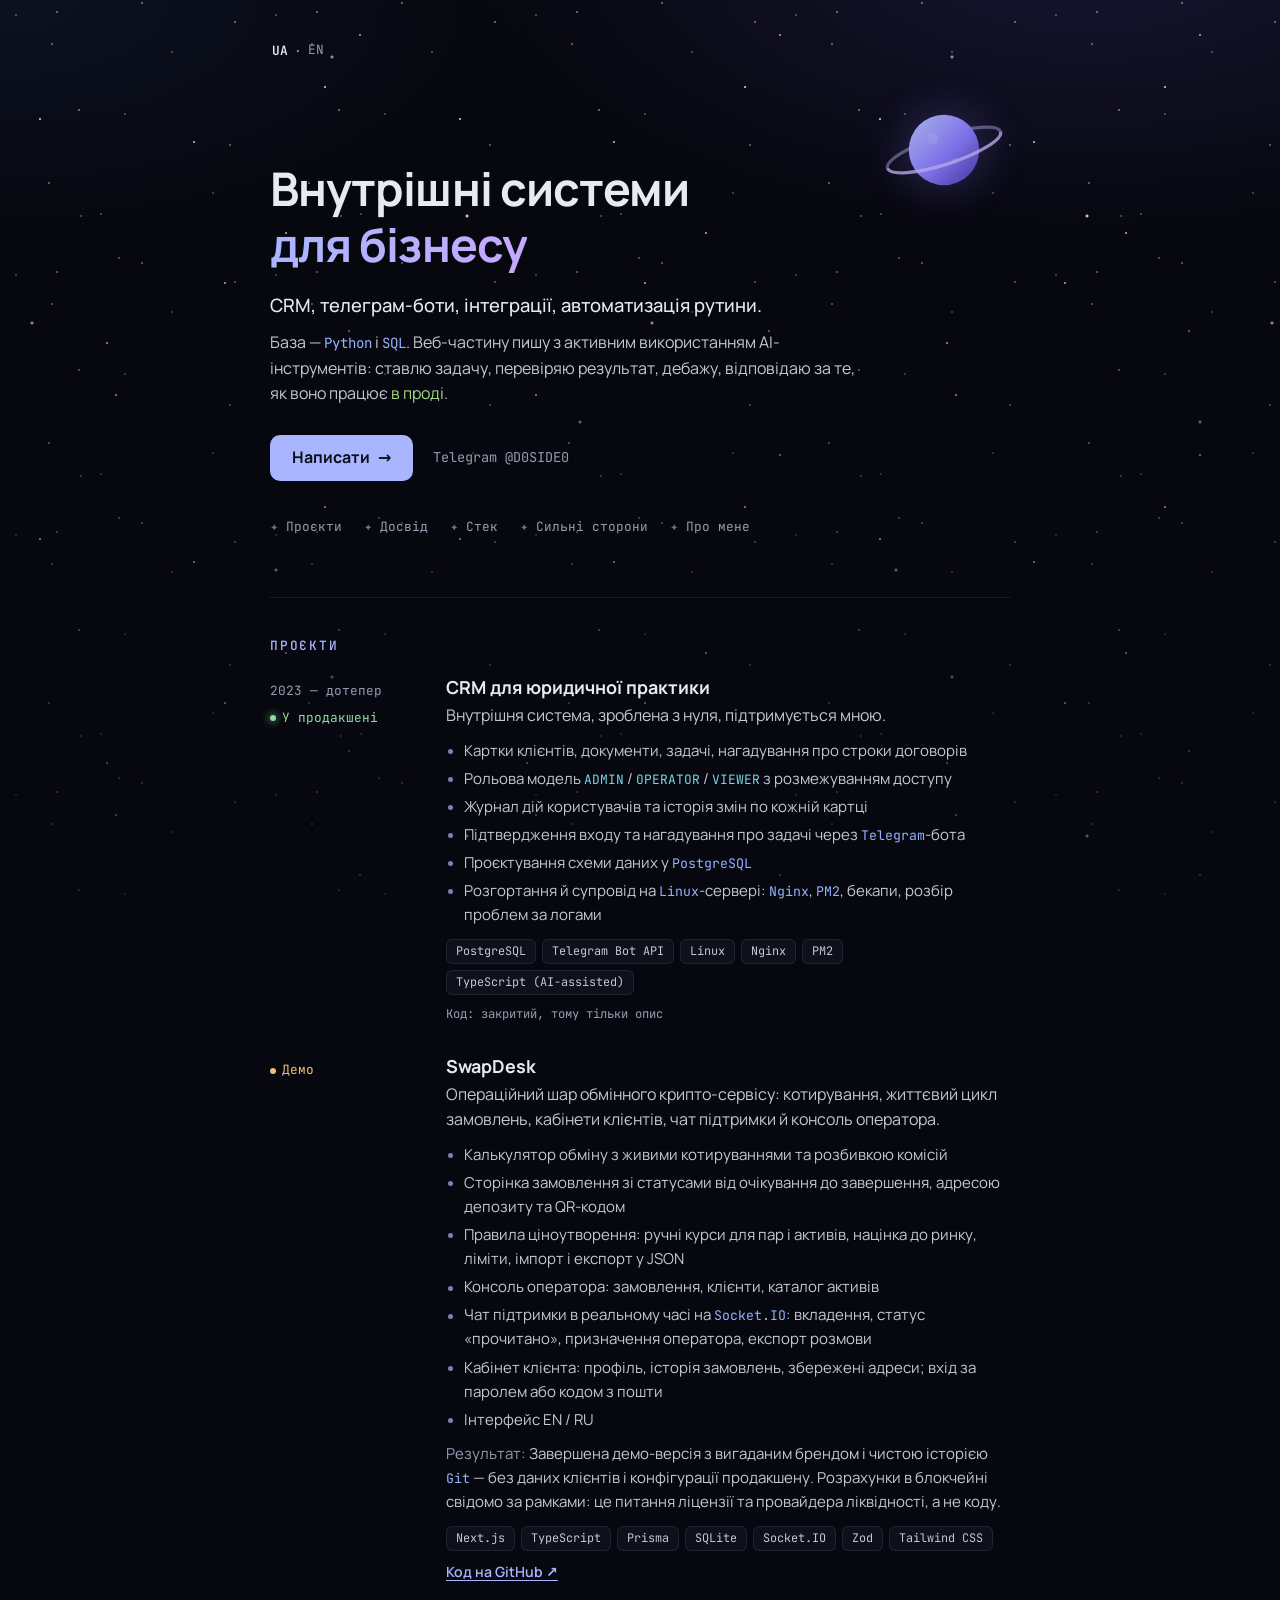
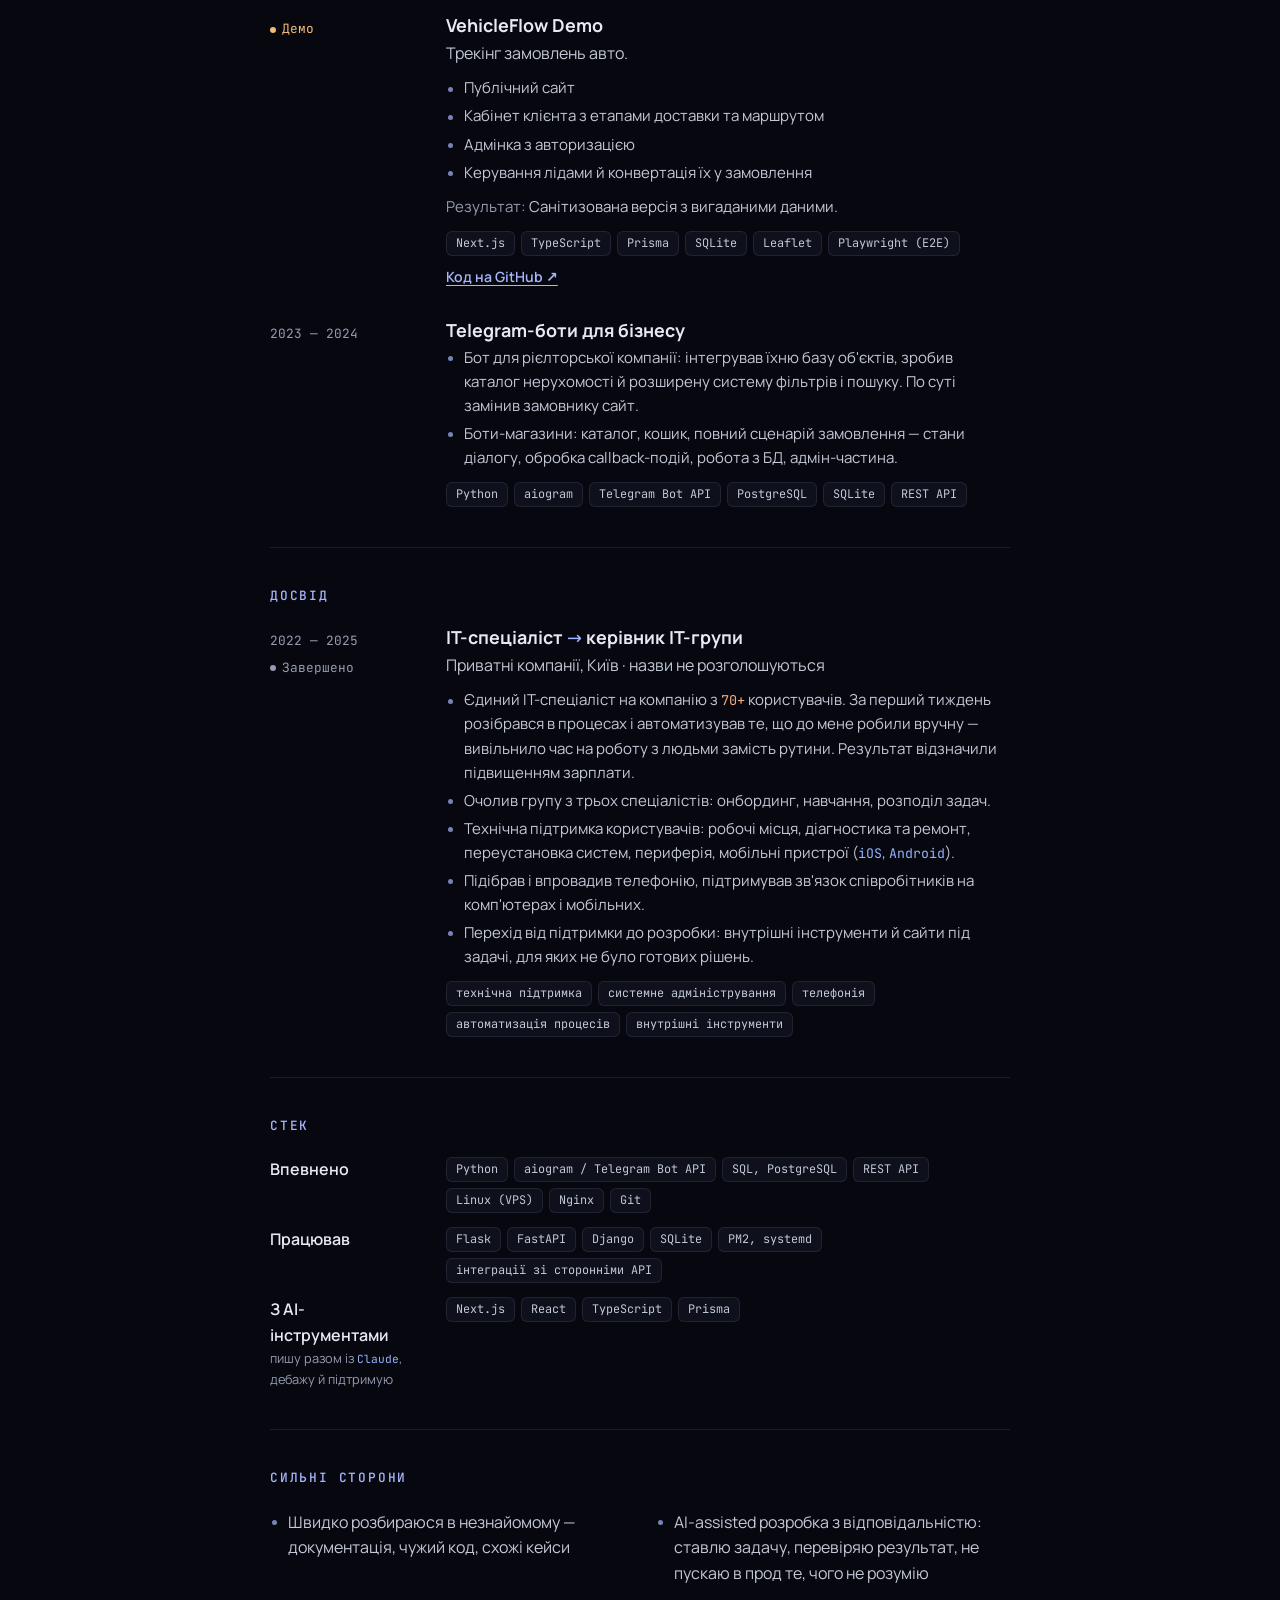
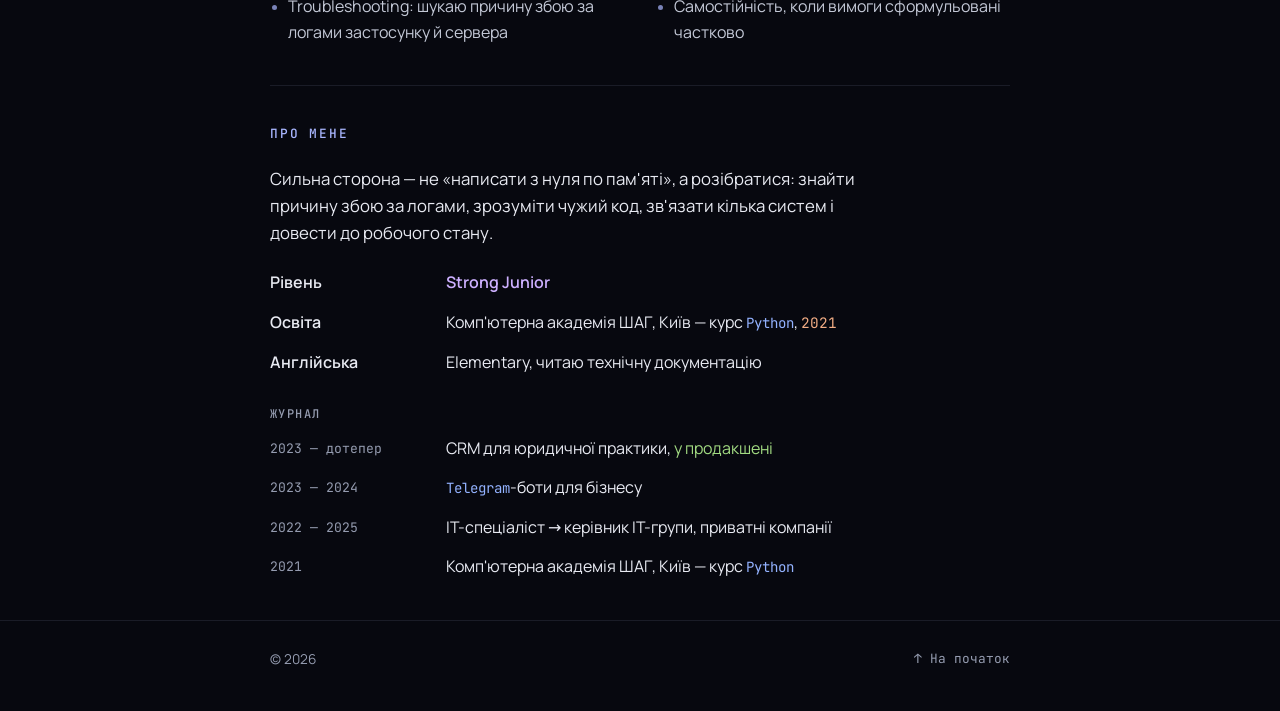
==== commit 0631fa08: "Replace the header bar with in-page navigation No sticky top bar any more: a small UA·EN switch sits" ====
--- a/docs/index.html
+++ b/docs/index.html
@@ -28,7 +28,7 @@
   <link rel="apple-touch-icon" href="apple-touch-icon.png">
 
   <link rel="preload" href="fonts/manrope-cyrillic.woff2" as="font" type="font/woff2" crossorigin>
-  <link rel="stylesheet" href="style.css?v=c47c57c2f2">
+  <link rel="stylesheet" href="style.css?v=c5a6a763f4">
 </head>
 <body>
   <div class="sky" aria-hidden="true">
@@ -40,24 +40,11 @@
 
   <a class="skip-link" href="#main">Перейти до вмісту</a>
 
-  <header class="topbar">
-    <div class="wrap topbar-inner">
-      <a class="brand" href="#top" aria-label="На початок"><svg class="planet" viewBox="0 0 120 120" width="24" height="24" aria-hidden="true"><defs><linearGradient id="planet-brand" x1="0" y1="0" x2="1" y2="1"><stop offset="0" stop-color="#b9c6ff"/><stop offset=".55" stop-color="#8b7dff"/><stop offset="1" stop-color="#4a3aa8"/></linearGradient></defs><g transform="rotate(-18 60 60)"><path d="M6 60a54 13 0 0 1 108 0" fill="none" stroke="#c9b8ff" stroke-opacity=".45" stroke-width="3"/></g><circle cx="60" cy="60" r="32" fill="url(#planet-brand)"/><circle cx="50" cy="50" r="5" fill="#fff" fill-opacity=".12"/><circle cx="70" cy="70" r="3" fill="#fff" fill-opacity=".1"/><g transform="rotate(-18 60 60)"><path d="M6 60a54 13 0 0 0 108 0" fill="none" stroke="#c9b8ff" stroke-opacity=".8" stroke-width="3"/></g></svg><span>портфоліо</span></a>
-      <nav class="nav" aria-label="Розділи сторінки">
-        <a href="#projects">Проєкти</a>
-        <a href="#experience">Досвід</a>
-        <a href="#stack">Стек</a>
-        <a href="#strengths">Сильні сторони</a>
-        <a href="#about">Про мене</a>
-      </nav>
-      <a class="lang-switch" href="en/" hreflang="en" lang="en" title="English version">
-        <span class="lang-current" aria-hidden="true">UA</span><span class="lang-sep" aria-hidden="true">/</span><span class="lang-other">EN</span><span class="visually-hidden"> — English version</span>
-      </a>
-    </div>
-  </header>
-
   <main id="main" class="wrap">
     <section class="intro" id="top" aria-labelledby="intro-title">
+      <a class="lang-switch" href="en/" hreflang="en" lang="en" title="English version">
+        <span class="lang-current" aria-hidden="true">UA</span><span class="lang-sep" aria-hidden="true">·</span><span class="lang-other">EN</span><span class="visually-hidden"> — English version</span>
+      </a>
       <div class="intro-planet"><svg class="planet" viewBox="0 0 120 120" width="132" height="132" aria-hidden="true"><defs><linearGradient id="planet-hero" x1="0" y1="0" x2="1" y2="1"><stop offset="0" stop-color="#b9c6ff"/><stop offset=".55" stop-color="#8b7dff"/><stop offset="1" stop-color="#4a3aa8"/></linearGradient></defs><g transform="rotate(-18 60 60)"><path d="M6 60a54 13 0 0 1 108 0" fill="none" stroke="#c9b8ff" stroke-opacity=".45" stroke-width="3"/></g><circle cx="60" cy="60" r="32" fill="url(#planet-hero)"/><circle cx="50" cy="50" r="5" fill="#fff" fill-opacity=".12"/><circle cx="70" cy="70" r="3" fill="#fff" fill-opacity=".1"/><g transform="rotate(-18 60 60)"><path d="M6 60a54 13 0 0 0 108 0" fill="none" stroke="#c9b8ff" stroke-opacity=".8" stroke-width="3"/></g></svg></div>
       <h1 id="intro-title">Внутрішні системи <span class="accent">для бізнесу</span></h1>
       <p class="lead">CRM, телеграм-боти, інтеграції, автоматизація рутини.</p>
@@ -66,6 +53,15 @@
         <a class="button" href="https://t.me/D0SIDE0" rel="noopener">Написати <span aria-hidden="true">→</span><span class="visually-hidden"> в Telegram</span></a>
         <span class="handle">Telegram @D0SIDE0</span>
       </div>
+      <nav class="constellation" aria-label="Розділи сторінки">
+        <ul>
+          <li><a href="#projects">Проєкти</a></li>
+          <li><a href="#experience">Досвід</a></li>
+          <li><a href="#stack">Стек</a></li>
+          <li><a href="#strengths">Сильні сторони</a></li>
+          <li><a href="#about">Про мене</a></li>
+        </ul>
+      </nav>
     </section>
 
     <section class="section" id="projects" aria-labelledby="projects-title">
@@ -218,7 +214,10 @@
   </main>
 
   <footer class="footer">
-    <div class="wrap">© 2026</div>
+    <div class="wrap footer-inner">
+      <span>© 2026</span>
+      <a href="#top">↑ На початок</a>
+    </div>
   </footer>
 </body>
 </html>
--- a/docs/style.css
+++ b/docs/style.css
@@ -74,7 +74,7 @@
 html {
   -webkit-text-size-adjust: 100%;
   scroll-behavior: smooth;
-  scroll-padding-top: 72px;
+  scroll-padding-top: 24px;
 }
 
 body {
@@ -235,93 +235,52 @@
   100% { opacity: 0; transform: rotate(-28deg) translateX(-720px); }
 }
 
-/* ---------- Верхня панель ---------- */
-.topbar {
-  position: sticky;
-  top: 0;
-  z-index: 20;
-  background: color-mix(in srgb, var(--bg) 75%, transparent);
-  backdrop-filter: blur(12px);
-  -webkit-backdrop-filter: blur(12px);
-  border-bottom: 1px solid var(--line);
-}
-
-.topbar-inner {
-  display: flex;
-  align-items: center;
-  gap: 24px;
-  height: 56px;
-}
-
-.brand {
-  display: inline-flex;
-  align-items: center;
-  gap: 8px;
-  color: var(--muted);
-  font-family: var(--mono);
-  font-size: 0.82rem;
-  text-decoration: none;
-}
-
-.brand:hover {
-  color: var(--text);
-}
-
-.nav {
-  display: none;
-  gap: 20px;
-  font-size: 0.9rem;
-}
-
-.nav a {
-  color: var(--muted);
-  text-decoration: none;
-}
-
-.nav a:hover {
-  color: var(--text);
-}
-
-@media (min-width: 760px) {
-  .nav {
-    display: flex;
-  }
-}
-
-.lang-switch {
-  margin-left: auto;
-  padding: 5px 12px;
-  border: 1px solid var(--line-hi);
-  border-radius: 999px;
-  font-family: var(--mono);
-  font-size: 0.78rem;
-  text-decoration: none;
-  white-space: nowrap;
-}
-
-.lang-current { color: var(--text); font-weight: 600; }
-.lang-sep { color: var(--muted); margin: 0 4px; }
-.lang-other { color: var(--accent); }
-
-.lang-switch:hover {
-  border-color: var(--accent);
-}
-
 /* ---------- Вступ ---------- */
 .intro {
   position: relative;
-  padding: 92px 0 48px;
+  padding: 28px 0 44px;
 }
 
 @media (min-width: 640px) {
   .intro {
-    padding: 96px 0 64px;
-  }
+    padding: 36px 0 60px;
+  }
+}
+
+/* Перемикач мови — маленький підпис у кутку, без смуги-хедера */
+.lang-switch {
+  display: inline-flex;
+  align-items: center;
+  gap: 6px;
+  margin-bottom: 72px;
+  padding: 4px 2px;
+  font-family: var(--mono);
+  font-size: 0.8rem;
+  text-decoration: none;
+}
+
+@media (min-width: 640px) {
+  .lang-switch {
+    margin-bottom: 96px;
+  }
+}
+
+.lang-current { color: var(--text); font-weight: 600; }
+.lang-sep { color: var(--muted); }
+.lang-other {
+  color: var(--muted);
+  border-bottom: 1px dashed transparent;
+  transition: color 0.2s, border-color 0.2s;
+}
+
+.lang-switch:hover .lang-other {
+  color: var(--accent);
+  border-bottom-color: var(--accent);
 }
 
 .intro-planet {
   position: absolute;
-  top: 18px;
+  top: 34px;
   right: 0;
   width: 64px;
   opacity: 0.9;
@@ -336,7 +295,7 @@
 
 @media (min-width: 640px) {
   .intro-planet {
-    top: 56px;
+    top: 84px;
     right: 0;
     width: 132px;
   }
@@ -355,6 +314,8 @@
 }
 
 .accent {
+  display: block;
+  width: fit-content;
   background: linear-gradient(90deg, var(--accent), var(--accent-2));
   -webkit-background-clip: text;
   background-clip: text;
@@ -405,6 +366,40 @@
   font-size: 0.85rem;
 }
 
+/* Навігація-«сузір'я»: розділи в рядок, кожен позначено зірочкою */
+.constellation {
+  margin-top: 36px;
+}
+
+.constellation ul {
+  display: flex;
+  flex-wrap: wrap;
+  align-items: center;
+  gap: 8px 22px;
+  list-style: none;
+  font-family: var(--mono);
+  font-size: 0.8rem;
+}
+
+/* Зірочка перед кожним пунктом — рядок переноситься без «висячих» роздільників */
+.constellation li::before {
+  content: "✦";
+  margin-right: 8px;
+  color: var(--accent);
+  font-size: 0.62rem;
+  opacity: 0.6;
+}
+
+.constellation a {
+  color: var(--muted);
+  text-decoration: none;
+  transition: color 0.2s;
+}
+
+.constellation a:hover {
+  color: var(--text);
+}
+
 /* ---------- Секції ---------- */
 .section {
   padding: 40px 0;
@@ -643,6 +638,23 @@
   font-size: 0.85rem;
 }
 
+.footer-inner {
+  display: flex;
+  justify-content: space-between;
+  gap: 16px;
+}
+
+.footer a {
+  color: var(--muted);
+  font-family: var(--mono);
+  font-size: 0.8rem;
+  text-decoration: none;
+}
+
+.footer a:hover {
+  color: var(--accent);
+}
+
 /* ---------- Менше руху, якщо користувач так просить ---------- */
 @media (prefers-reduced-motion: reduce) {
   html {
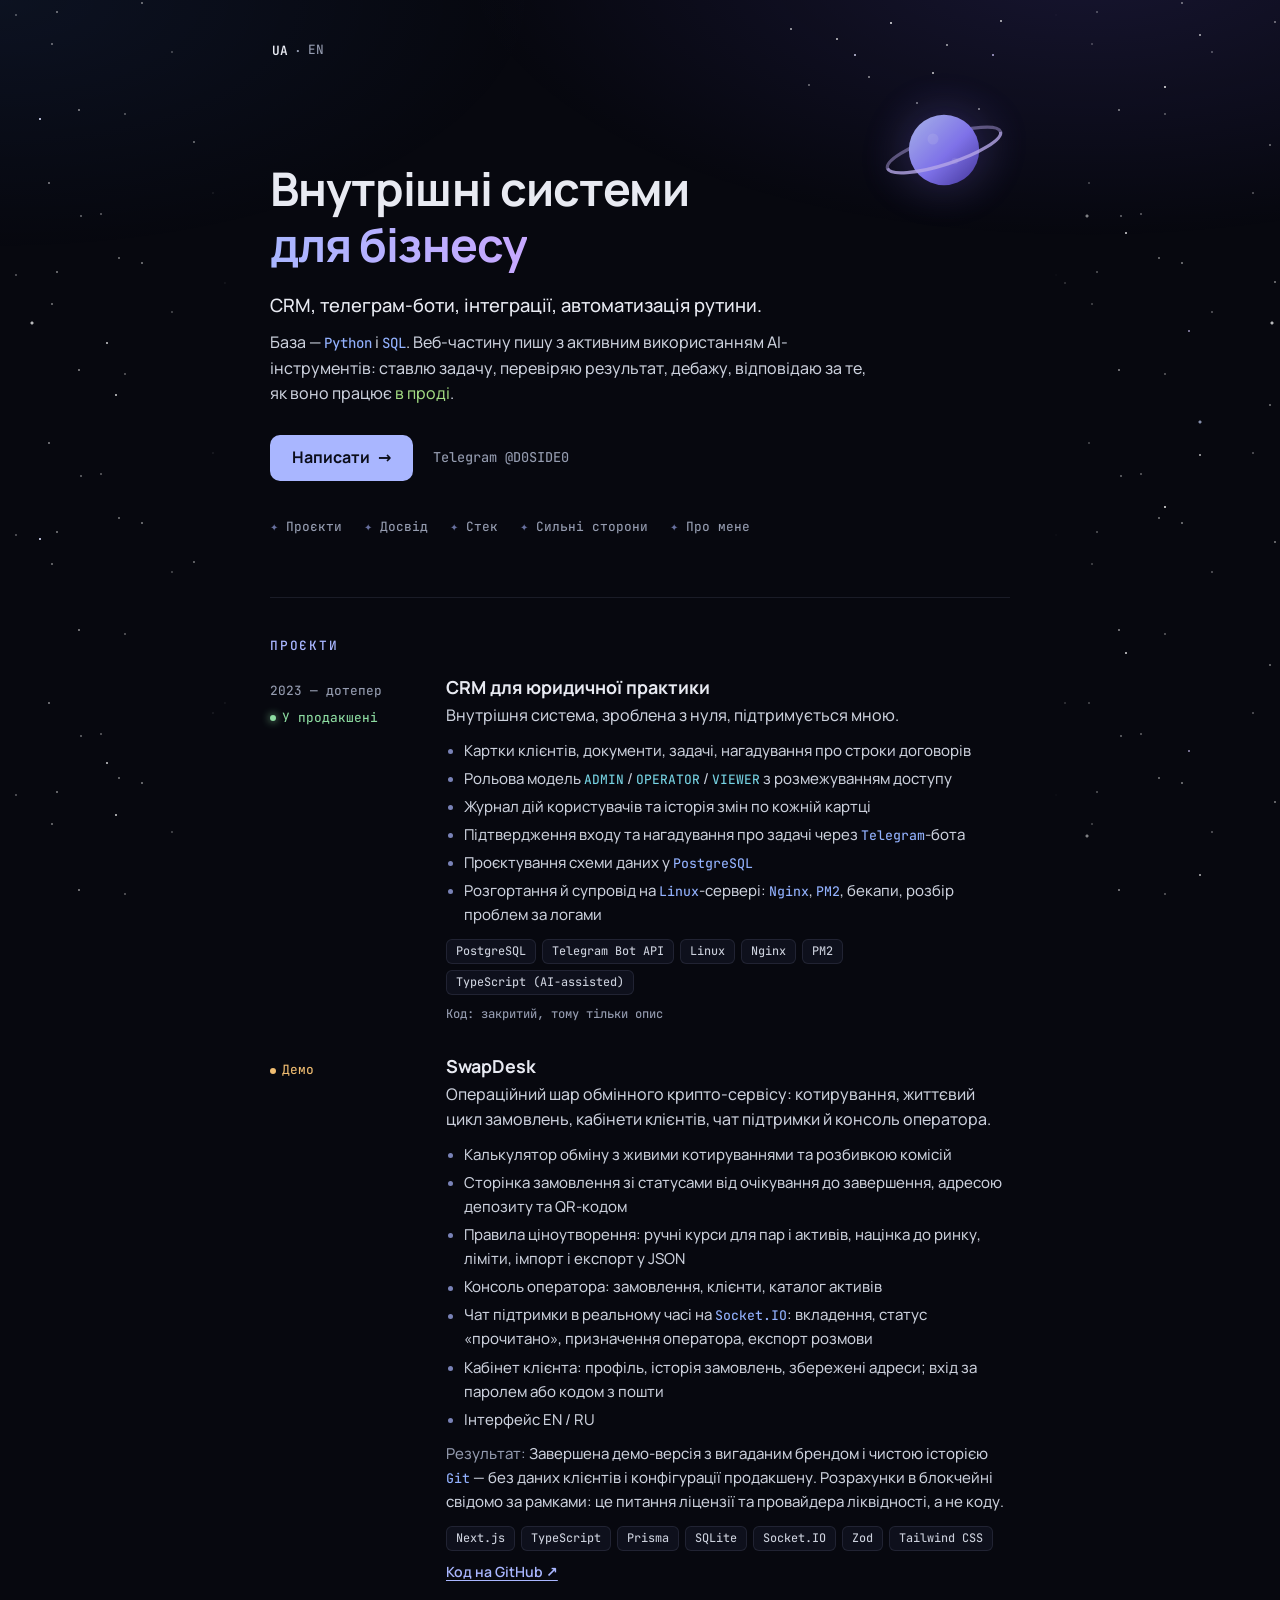
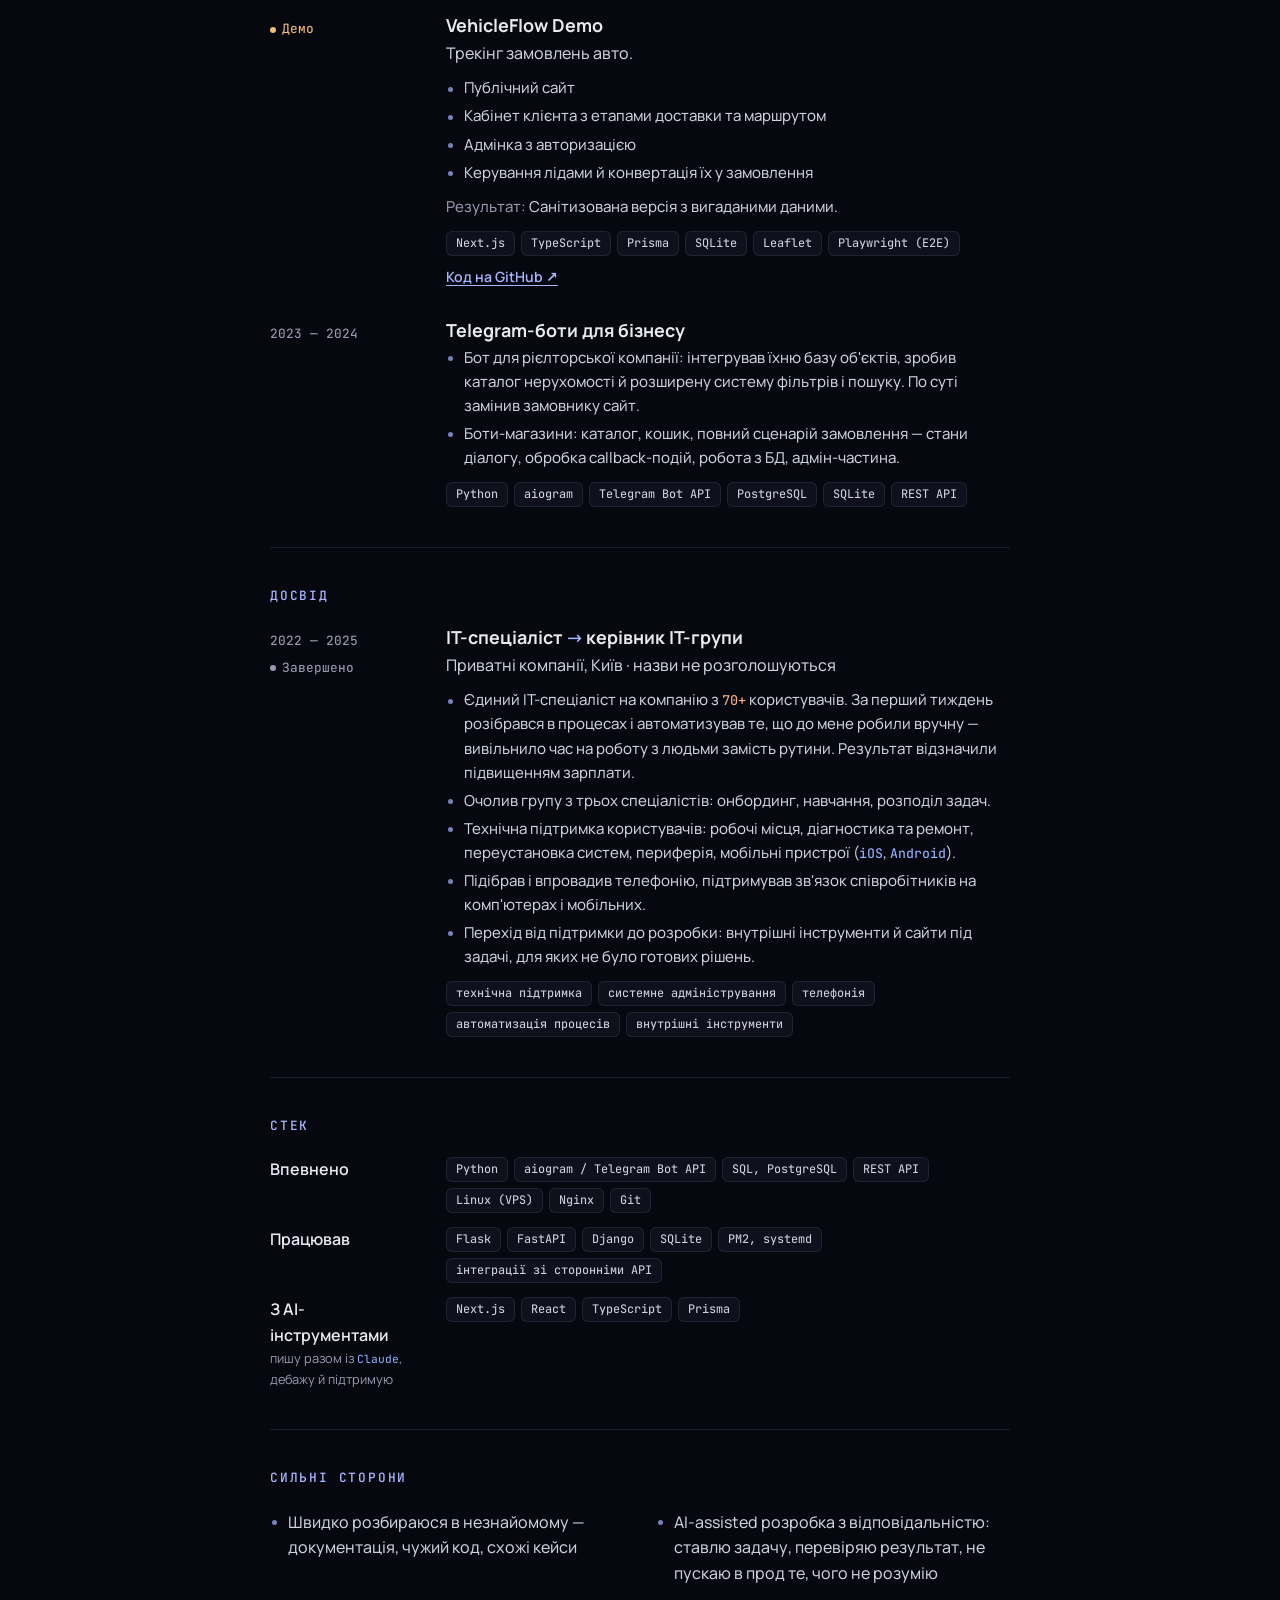
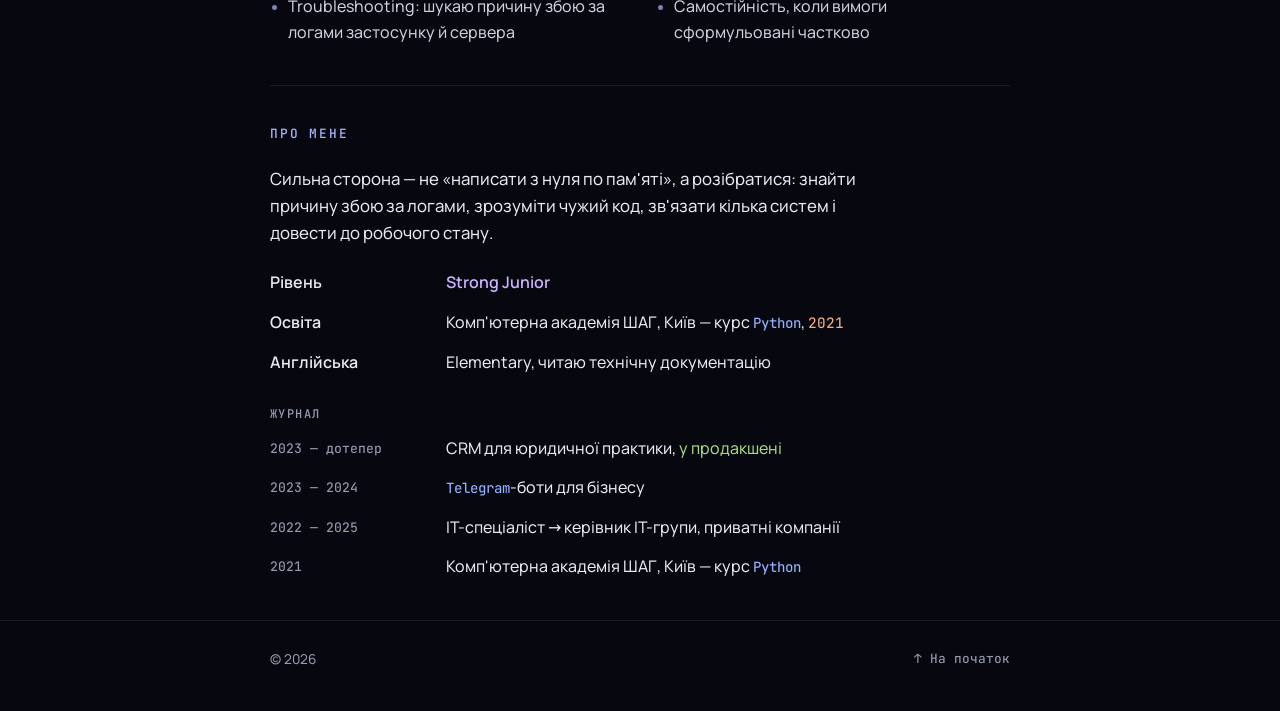
==== commit e3d6f905: "Keep stars out from behind text; make body text crisper on phones On phones the fixed starfield put " ====
--- a/docs/index.html
+++ b/docs/index.html
@@ -28,7 +28,7 @@
   <link rel="apple-touch-icon" href="apple-touch-icon.png">
 
   <link rel="preload" href="fonts/manrope-cyrillic.woff2" as="font" type="font/woff2" crossorigin>
-  <link rel="stylesheet" href="style.css?v=c5a6a763f4">
+  <link rel="stylesheet" href="style.css?v=51fbfa3f68">
 </head>
 <body>
   <div class="sky" aria-hidden="true">
@@ -45,6 +45,7 @@
       <a class="lang-switch" href="en/" hreflang="en" lang="en" title="English version">
         <span class="lang-current" aria-hidden="true">UA</span><span class="lang-sep" aria-hidden="true">·</span><span class="lang-other">EN</span><span class="visually-hidden"> — English version</span>
       </a>
+      <span class="planet-stars" aria-hidden="true"></span>
       <div class="intro-planet"><svg class="planet" viewBox="0 0 120 120" width="132" height="132" aria-hidden="true"><defs><linearGradient id="planet-hero" x1="0" y1="0" x2="1" y2="1"><stop offset="0" stop-color="#b9c6ff"/><stop offset=".55" stop-color="#8b7dff"/><stop offset="1" stop-color="#4a3aa8"/></linearGradient></defs><g transform="rotate(-18 60 60)"><path d="M6 60a54 13 0 0 1 108 0" fill="none" stroke="#c9b8ff" stroke-opacity=".45" stroke-width="3"/></g><circle cx="60" cy="60" r="32" fill="url(#planet-hero)"/><circle cx="50" cy="50" r="5" fill="#fff" fill-opacity=".12"/><circle cx="70" cy="70" r="3" fill="#fff" fill-opacity=".1"/><g transform="rotate(-18 60 60)"><path d="M6 60a54 13 0 0 0 108 0" fill="none" stroke="#c9b8ff" stroke-opacity=".8" stroke-width="3"/></g></svg></div>
       <h1 id="intro-title">Внутрішні системи <span class="accent">для бізнесу</span></h1>
       <p class="lead">CRM, телеграм-боти, інтеграції, автоматизація рутини.</p>
--- a/docs/style.css
+++ b/docs/style.css
@@ -43,7 +43,7 @@
   --line: rgba(190, 200, 255, 0.1);
   --line-hi: rgba(190, 200, 255, 0.2);
   --text: #e8eaf2;
-  --text-2: #c3c8d6;
+  --text-2: #ccd1dd;
   --muted: #959cb0;
   --accent: #a9b6ff;
   --accent-2: #c7a8ff;
@@ -83,6 +83,7 @@
   color: var(--text);
   font-family: "Manrope", system-ui, -apple-system, "Segoe UI", Roboto, Arial, sans-serif;
   font-size: 1rem;
+  font-weight: 450;
   line-height: 1.6;
 }
 
@@ -158,11 +159,14 @@
     radial-gradient(ellipse 60% 40% at 0% 0%, rgba(80, 140, 255, 0.08), transparent 70%);
 }
 
+/* Зірки ніколи не лежать під текстом: смуга колонки з текстом прозора.
+   На телефоні колонка займає весь екран, тож фонових зірок там немає —
+   лише невелике скупчення біля планети (.planet-stars). */
 .stars {
   position: absolute;
   inset: 0;
-  -webkit-mask-image: linear-gradient(to bottom, #000 0%, rgba(0, 0, 0, 0.55) 60%, rgba(0, 0, 0, 0.3) 100%);
-  mask-image: linear-gradient(to bottom, #000 0%, rgba(0, 0, 0, 0.55) 60%, rgba(0, 0, 0, 0.3) 100%);
+  -webkit-mask-image: linear-gradient(90deg, #000 calc(50% - 480px), transparent calc(50% - 410px), transparent calc(50% + 410px), #000 calc(50% + 480px));
+  mask-image: linear-gradient(90deg, #000 calc(50% - 480px), transparent calc(50% - 410px), transparent calc(50% + 410px), #000 calc(50% + 480px));
 }
 
 .stars-1 {
@@ -288,6 +292,46 @@
   animation: drift 9s ease-in-out infinite alternate;
 }
 
+.planet-stars {
+  position: absolute;
+  top: 14px;
+  right: 24px;
+  pointer-events: none;
+}
+
+.planet-stars::before,
+.planet-stars::after {
+  content: "";
+  position: absolute;
+  border-radius: 50%;
+}
+
+.planet-stars::before {
+  width: 1.5px;
+  height: 1.5px;
+  box-shadow:
+    -150px 24px rgba(255, 255, 255, 0.7),
+    -118px 62px rgba(255, 255, 255, 0.5),
+    -96px 8px rgba(255, 255, 255, 0.8),
+    -70px 88px rgba(255, 255, 255, 0.45),
+    -40px 30px rgba(255, 255, 255, 0.6),
+    -8px 94px rgba(255, 255, 255, 0.5),
+    14px 6px rgba(255, 255, 255, 0.7),
+    -178px 70px rgba(255, 255, 255, 0.4);
+  animation: twinkle 6s ease-in-out infinite alternate;
+}
+
+.planet-stars::after {
+  width: 2px;
+  height: 2px;
+  box-shadow:
+    -132px 40px rgba(225, 225, 255, 0.9),
+    -54px 58px rgba(255, 255, 255, 0.8),
+    6px 40px rgba(210, 200, 255, 0.85),
+    -196px 14px rgba(255, 255, 255, 0.7);
+  animation: twinkle 9s ease-in-out infinite alternate-reverse;
+}
+
 .intro-planet .planet {
   width: 100%;
   height: auto;
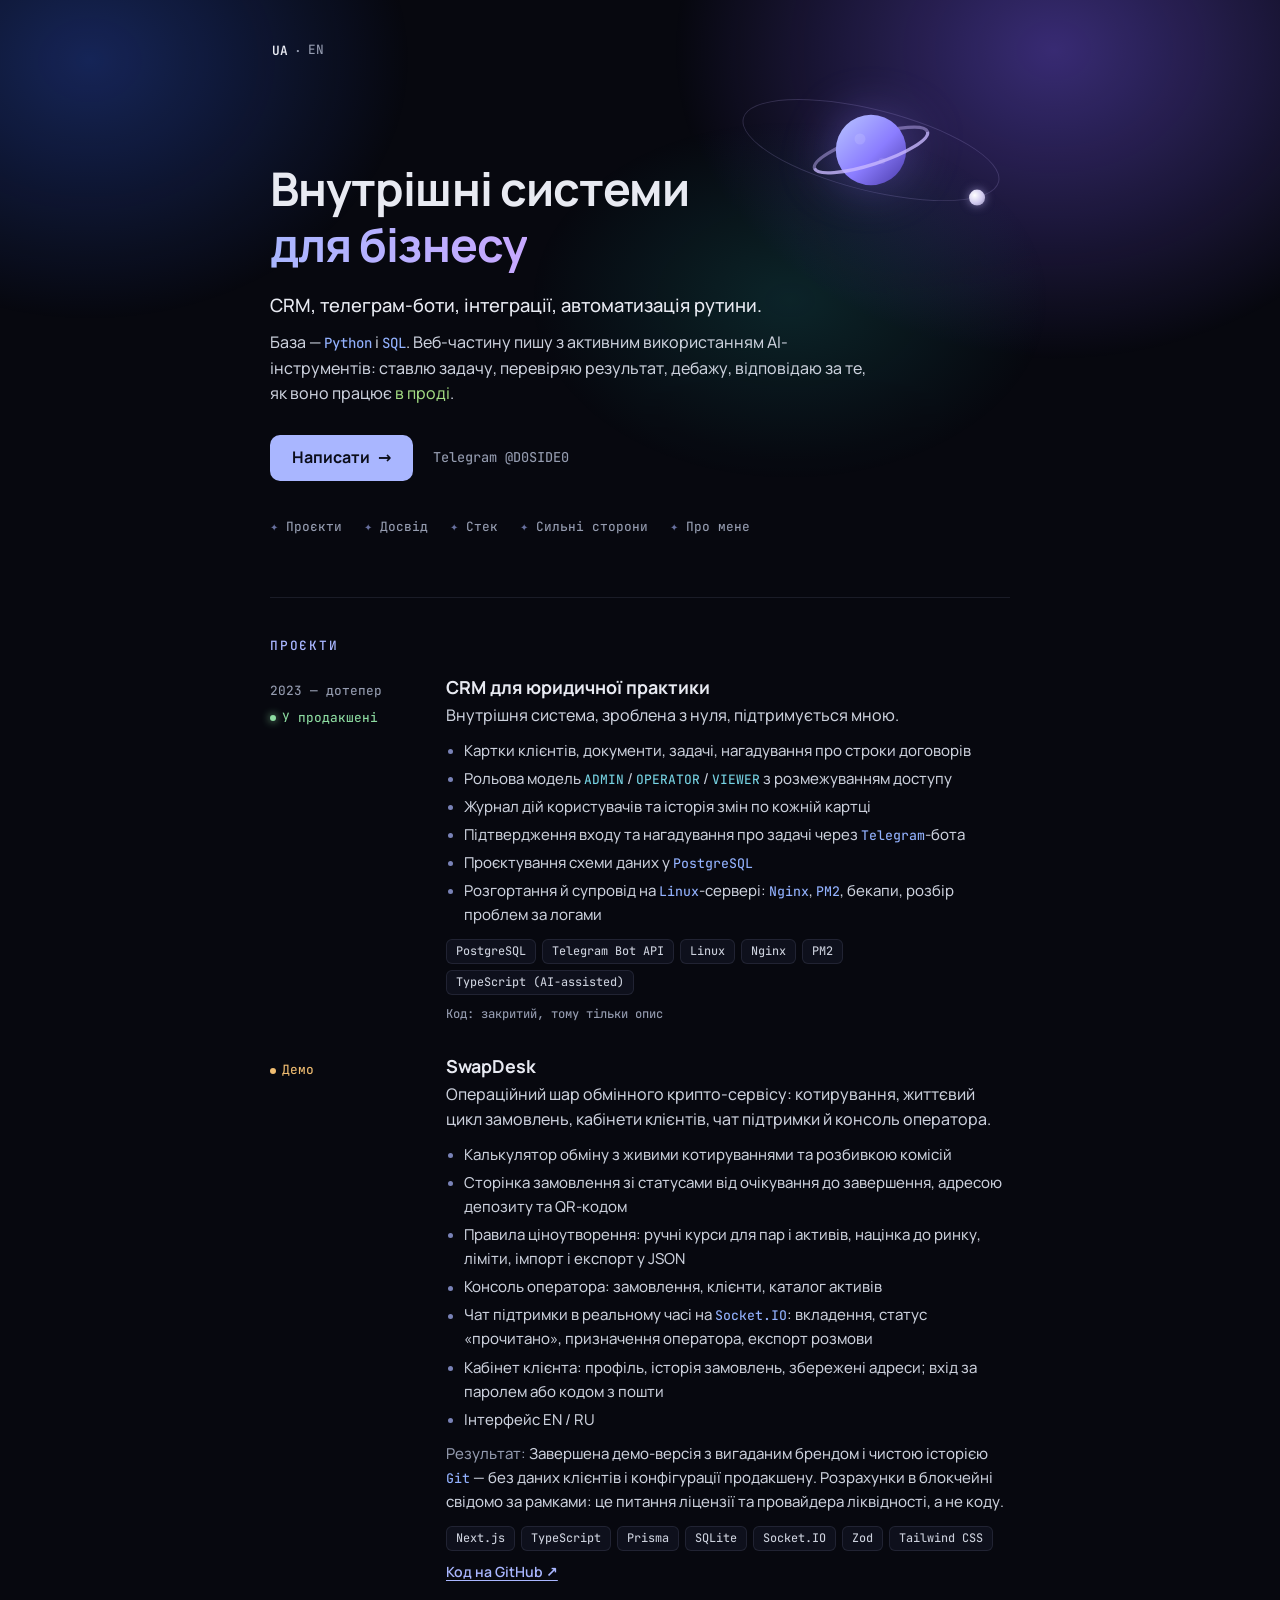
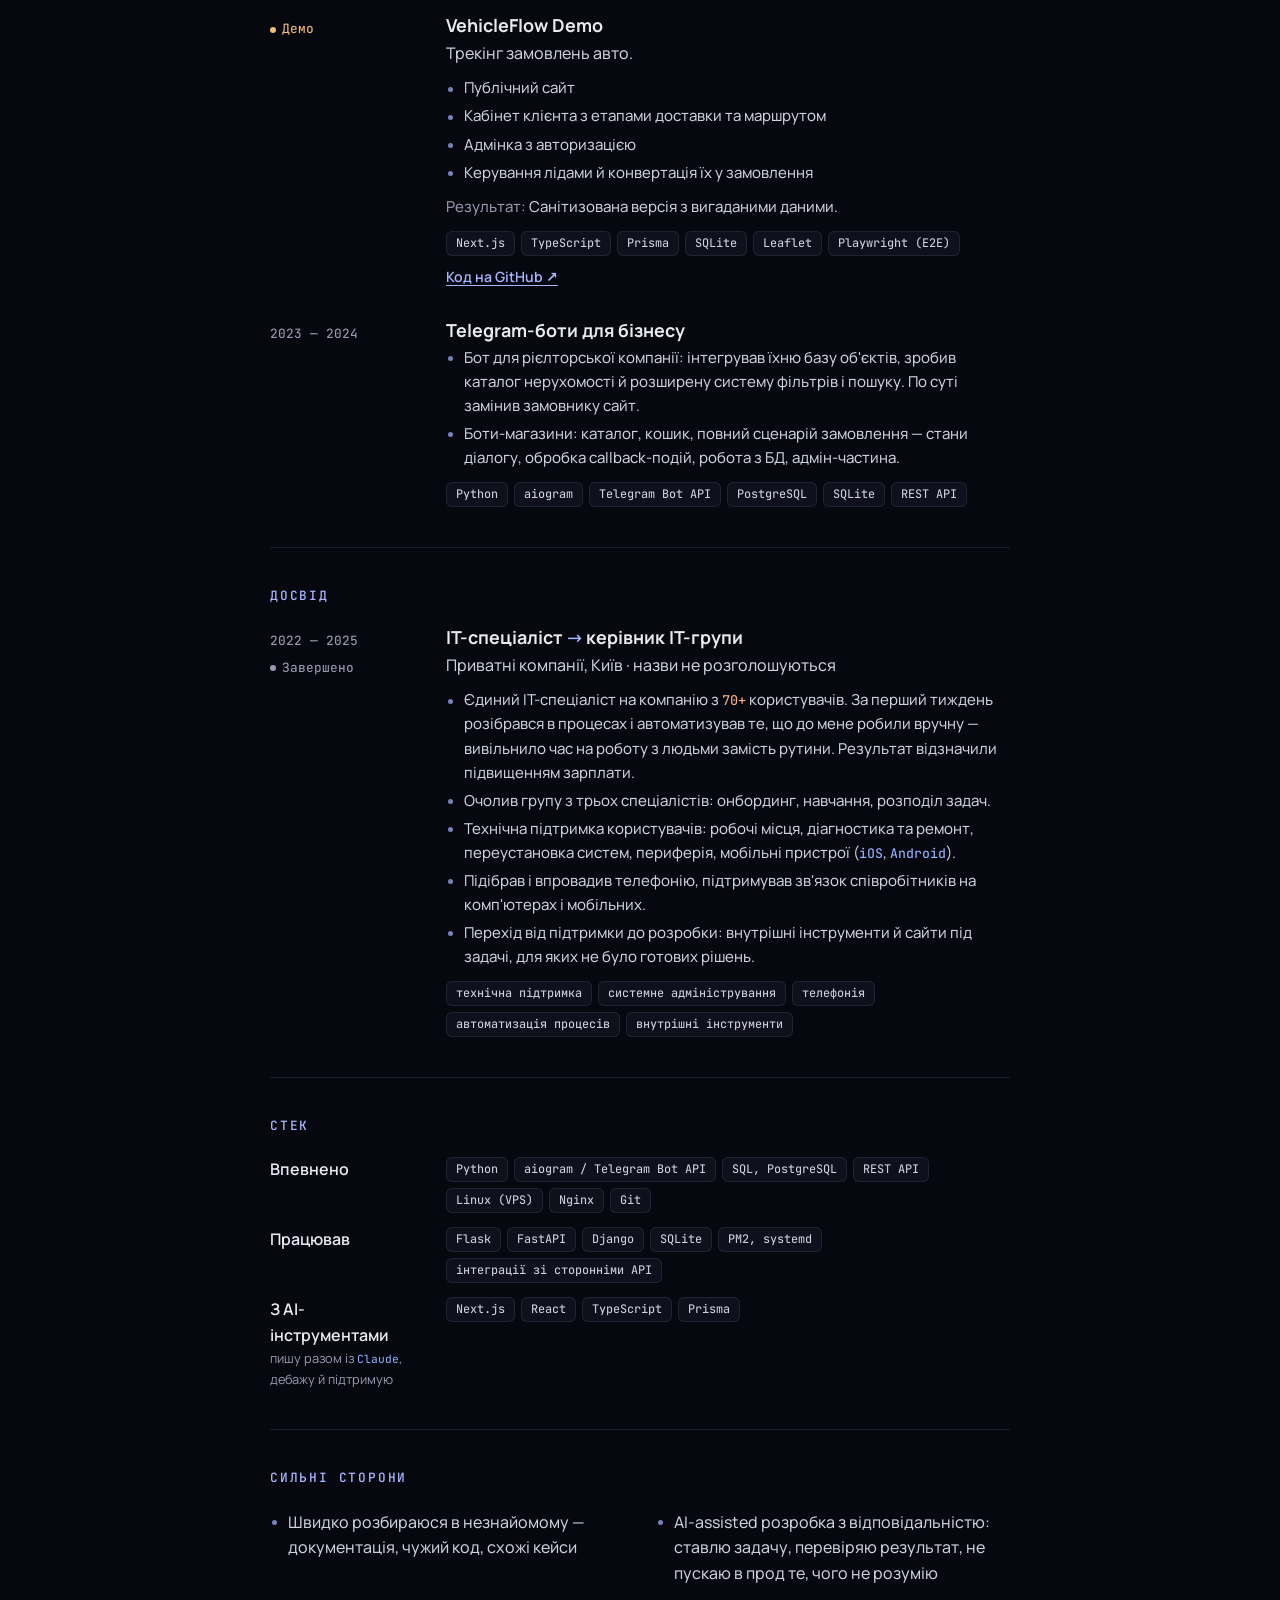
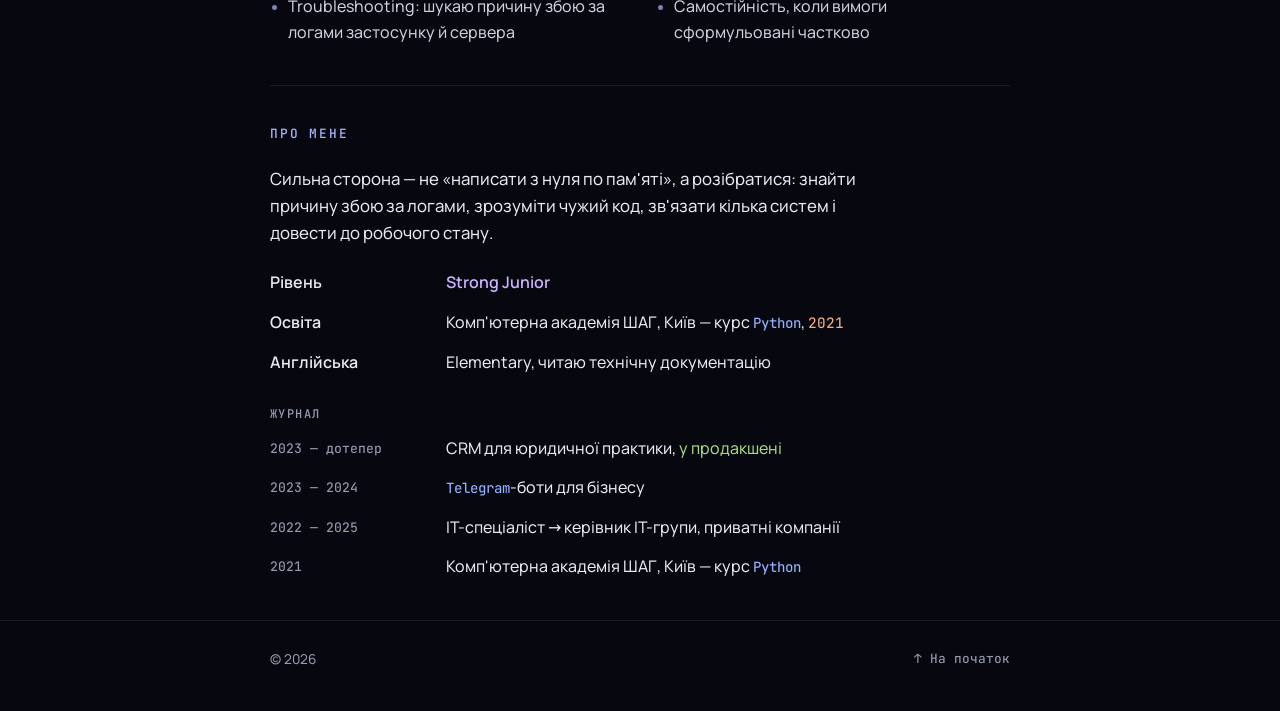
==== commit 84d6f89f: "Replace the starfield with an aurora glow and a moon on orbit Stars behind the content read as noise" ====
--- a/docs/index.html
+++ b/docs/index.html
@@ -28,14 +28,13 @@
   <link rel="apple-touch-icon" href="apple-touch-icon.png">
 
   <link rel="preload" href="fonts/manrope-cyrillic.woff2" as="font" type="font/woff2" crossorigin>
-  <link rel="stylesheet" href="style.css?v=51fbfa3f68">
+  <link rel="stylesheet" href="style.css?v=a5bf24d5cf">
 </head>
 <body>
-  <div class="sky" aria-hidden="true">
-    <span class="stars stars-1"></span>
-    <span class="stars stars-2"></span>
-    <span class="stars stars-3"></span>
-    <span class="comet"></span>
+  <div class="aurora" aria-hidden="true">
+    <span class="blob blob-1"></span>
+    <span class="blob blob-2"></span>
+    <span class="blob blob-3"></span>
   </div>
 
   <a class="skip-link" href="#main">Перейти до вмісту</a>
@@ -45,8 +44,11 @@
       <a class="lang-switch" href="en/" hreflang="en" lang="en" title="English version">
         <span class="lang-current" aria-hidden="true">UA</span><span class="lang-sep" aria-hidden="true">·</span><span class="lang-other">EN</span><span class="visually-hidden"> — English version</span>
       </a>
-      <span class="planet-stars" aria-hidden="true"></span>
-      <div class="intro-planet"><svg class="planet" viewBox="0 0 120 120" width="132" height="132" aria-hidden="true"><defs><linearGradient id="planet-hero" x1="0" y1="0" x2="1" y2="1"><stop offset="0" stop-color="#b9c6ff"/><stop offset=".55" stop-color="#8b7dff"/><stop offset="1" stop-color="#4a3aa8"/></linearGradient></defs><g transform="rotate(-18 60 60)"><path d="M6 60a54 13 0 0 1 108 0" fill="none" stroke="#c9b8ff" stroke-opacity=".45" stroke-width="3"/></g><circle cx="60" cy="60" r="32" fill="url(#planet-hero)"/><circle cx="50" cy="50" r="5" fill="#fff" fill-opacity=".12"/><circle cx="70" cy="70" r="3" fill="#fff" fill-opacity=".1"/><g transform="rotate(-18 60 60)"><path d="M6 60a54 13 0 0 0 108 0" fill="none" stroke="#c9b8ff" stroke-opacity=".8" stroke-width="3"/></g></svg></div>
+      <div class="intro-planet" aria-hidden="true">
+        <span class="orbit"></span>
+        <svg class="planet" viewBox="0 0 120 120" width="132" height="132" aria-hidden="true"><defs><linearGradient id="planet-hero" x1="0" y1="0" x2="1" y2="1"><stop offset="0" stop-color="#b9c6ff"/><stop offset=".55" stop-color="#8b7dff"/><stop offset="1" stop-color="#4a3aa8"/></linearGradient></defs><g transform="rotate(-18 60 60)"><path d="M6 60a54 13 0 0 1 108 0" fill="none" stroke="#c9b8ff" stroke-opacity=".45" stroke-width="3"/></g><circle cx="60" cy="60" r="32" fill="url(#planet-hero)"/><circle cx="50" cy="50" r="5" fill="#fff" fill-opacity=".12"/><circle cx="70" cy="70" r="3" fill="#fff" fill-opacity=".1"/><g transform="rotate(-18 60 60)"><path d="M6 60a54 13 0 0 0 108 0" fill="none" stroke="#c9b8ff" stroke-opacity=".8" stroke-width="3"/></g></svg>
+        <span class="moon"></span>
+      </div>
       <h1 id="intro-title">Внутрішні системи <span class="accent">для бізнесу</span></h1>
       <p class="lead">CRM, телеграм-боти, інтеграції, автоматизація рутини.</p>
       <p class="intro-text">База — <span class="t-fn">Python</span> і <span class="t-fn">SQL</span>. Веб-частину пишу з активним використанням AI-інструментів: ставлю задачу, перевіряю результат, дебажу, відповідаю за те, як воно працює <span class="t-str">в проді</span>.</p>
--- a/docs/style.css
+++ b/docs/style.css
@@ -85,6 +85,7 @@
   font-size: 1rem;
   font-weight: 450;
   line-height: 1.6;
+  overflow-x: clip;
 }
 
 h1, h2, h3 {
@@ -147,96 +148,65 @@
 .t-str { color: var(--t-str); }
 .t-kw { color: var(--t-kw); font-weight: 600; }
 
-/* ---------- Зоряне небо ---------- */
-.sky {
-  position: fixed;
-  inset: 0;
+/* ---------- Аврора: м'яке світіння вгорі сторінки ----------
+   Кольорові плями з радіальних градієнтів (без filter: blur — дешево для відеокарти),
+   повільно дрейфують і згасають донизу. Під текстом немає дрібних деталей, тож він лишається чітким. */
+.aurora {
+  position: absolute;
+  top: 0;
+  left: 0;
+  right: 0;
+  height: 900px;
   z-index: -1;
   overflow: hidden;
   pointer-events: none;
-  background:
-    radial-gradient(ellipse 70% 45% at 85% -5%, rgba(120, 100, 255, 0.14), transparent 70%),
-    radial-gradient(ellipse 60% 40% at 0% 0%, rgba(80, 140, 255, 0.08), transparent 70%);
-}
-
-/* Зірки ніколи не лежать під текстом: смуга колонки з текстом прозора.
-   На телефоні колонка займає весь екран, тож фонових зірок там немає —
-   лише невелике скупчення біля планети (.planet-stars). */
-.stars {
+  -webkit-mask-image: linear-gradient(to bottom, #000 40%, transparent);
+  mask-image: linear-gradient(to bottom, #000 40%, transparent);
+}
+
+.blob {
   position: absolute;
-  inset: 0;
-  -webkit-mask-image: linear-gradient(90deg, #000 calc(50% - 480px), transparent calc(50% - 410px), transparent calc(50% + 410px), #000 calc(50% + 480px));
-  mask-image: linear-gradient(90deg, #000 calc(50% - 480px), transparent calc(50% - 410px), transparent calc(50% + 410px), #000 calc(50% + 480px));
-}
-
-.stars-1 {
-  background-image:
-    radial-gradient(1px 1px at 57px 12px, rgba(255,255,255,0.63) 50%, transparent 100%),
-    radial-gradient(1px 1px at 125px 114px, rgba(255,255,255,0.46) 50%, transparent 100%),
-    radial-gradient(1px 1px at 52px 44px, rgba(255,255,255,0.59) 50%, transparent 100%),
-    radial-gradient(1px 1px at 16px 15px, rgba(255,255,255,0.45) 50%, transparent 100%),
-    radial-gradient(1px 1px at 119px 258px, rgba(255,255,255,0.59) 50%, transparent 100%),
-    radial-gradient(1px 1px at 101px 214px, rgba(255,255,255,0.48) 50%, transparent 100%),
-    radial-gradient(1px 1px at 142px 3px, rgba(255,255,255,0.63) 50%, transparent 100%),
-    radial-gradient(1px 1px at 81px 216px, rgba(255,255,255,0.52) 50%, transparent 100%),
-    radial-gradient(1px 1px at 79px 110px, rgba(255,255,255,0.69) 50%, transparent 100%),
-    radial-gradient(1px 1px at 172px 52px, rgba(255,255,255,0.45) 50%, transparent 100%),
-    radial-gradient(1px 1px at 49px 183px, rgba(255,255,255,0.66) 50%, transparent 100%),
-    radial-gradient(1px 1px at 235px 22px, rgba(255,255,255,0.62) 50%, transparent 100%),
-    radial-gradient(1px 1px at 213px 193px, rgba(255,255,255,0.44) 50%, transparent 100%),
-    radial-gradient(1px 1px at 230px 145px, rgba(255,255,255,0.58) 50%, transparent 100%);
-  background-size: 260px 260px;
-}
-
-.stars-2 {
-  background-image:
-    radial-gradient(1.5px 1.5px at 360px 35px, rgba(255,255,255,0.53) 50%, transparent 100%),
-    radial-gradient(1.5px 1.5px at 116px 395px, rgba(255,255,255,0.61) 50%, transparent 100%),
-    radial-gradient(1.5px 1.5px at 40px 119px, rgba(220,225,255,0.8) 50%, transparent 100%),
-    radial-gradient(1.5px 1.5px at 194px 142px, rgba(255,255,255,0.66) 50%, transparent 100%),
-    radial-gradient(1.5px 1.5px at 286px 233px, rgba(255,255,255,0.64) 50%, transparent 100%),
-    radial-gradient(1.5px 1.5px at 107px 343px, rgba(255,255,255,0.6) 50%, transparent 100%),
-    radial-gradient(1.5px 1.5px at 349px 331px, rgba(210,200,255,0.53) 50%, transparent 100%),
-    radial-gradient(1.5px 1.5px at 325px 87px, rgba(255,255,255,0.69) 50%, transparent 100%),
-    radial-gradient(1.5px 1.5px at 225px 283px, rgba(255,255,255,0.67) 50%, transparent 100%);
-  background-size: 420px 420px;
-  animation: twinkle 7s ease-in-out infinite alternate;
-}
-
-.stars-3 {
-  background-image:
-    radial-gradient(2px 2px at 276px 570px, rgba(255,255,255,0.65) 50%, transparent 100%),
-    radial-gradient(2px 2px at 332px 57px, rgba(220,215,255,0.66) 50%, transparent 100%),
-    radial-gradient(2px 2px at 32px 323px, rgba(255,255,255,0.72) 50%, transparent 100%),
-    radial-gradient(2px 2px at 467px 216px, rgba(255,255,255,0.92) 50%, transparent 100%),
-    radial-gradient(2px 2px at 580px 422px, rgba(200,215,255,0.65) 50%, transparent 100%);
-  background-size: 620px 620px;
-  animation: twinkle 11s ease-in-out infinite alternate-reverse;
-}
-
-@keyframes twinkle {
-  from { opacity: 1; }
-  to { opacity: 0.35; }
-}
-
-/* Комета: пролітає раз на ~16 секунд */
-.comet {
-  position: absolute;
-  top: 90px;
-  right: -160px;
-  width: 140px;
-  height: 1px;
-  background: linear-gradient(90deg, rgba(255, 255, 255, 0.9), transparent);
-  transform: rotate(-28deg);
-  opacity: 0;
-  animation: comet 16s linear 4s infinite;
-}
-
-@keyframes comet {
-  0% { opacity: 0; transform: rotate(-28deg) translateX(0); }
-  1% { opacity: 1; }
-  7% { opacity: 0; transform: rotate(-28deg) translateX(-720px); }
-  100% { opacity: 0; transform: rotate(-28deg) translateX(-720px); }
+  border-radius: 50%;
+  will-change: transform;
+}
+
+.blob-1 {
+  top: -260px;
+  right: -12%;
+  width: min(760px, 130vw);
+  height: 620px;
+  background: radial-gradient(closest-side, rgba(124, 92, 255, 0.42), transparent);
+  animation: aurora-1 22s ease-in-out infinite alternate;
+}
+
+.blob-2 {
+  top: -200px;
+  left: -18%;
+  width: min(640px, 120vw);
+  height: 520px;
+  background: radial-gradient(closest-side, rgba(56, 104, 255, 0.3), transparent);
+  animation: aurora-2 28s ease-in-out infinite alternate;
+}
+
+.blob-3 {
+  top: 120px;
+  right: 18%;
+  width: min(520px, 100vw);
+  height: 360px;
+  background: radial-gradient(closest-side, rgba(40, 210, 200, 0.14), transparent);
+  animation: aurora-3 34s ease-in-out infinite alternate;
+}
+
+@keyframes aurora-1 {
+  to { transform: translate(-14%, 60px) scale(1.12); }
+}
+
+@keyframes aurora-2 {
+  to { transform: translate(18%, 40px) scale(0.92); }
+}
+
+@keyframes aurora-3 {
+  to { transform: translate(-30%, -50px) scale(1.2); }
 }
 
 /* ---------- Вступ ---------- */
@@ -282,71 +252,98 @@
   border-bottom-color: var(--accent);
 }
 
+/* Планета з місяцем на еліптичній орбіті.
+   Кут --a анімується через @property, позиція рахується через cos()/sin();
+   у ближній половині орбіти місяць іде перед планетою, у дальній — за нею. */
 .intro-planet {
+  --w: 64px;
   position: absolute;
   top: 34px;
-  right: 0;
-  width: 64px;
-  opacity: 0.9;
-  filter: drop-shadow(0 0 24px rgba(140, 120, 255, 0.35));
+  right: calc(var(--w) * 0.55);
+  width: var(--w);
+  aspect-ratio: 1;
+  isolation: isolate;
   animation: drift 9s ease-in-out infinite alternate;
 }
 
-.planet-stars {
-  position: absolute;
-  top: 14px;
-  right: 24px;
-  pointer-events: none;
-}
-
-.planet-stars::before,
-.planet-stars::after {
-  content: "";
-  position: absolute;
-  border-radius: 50%;
-}
-
-.planet-stars::before {
-  width: 1.5px;
-  height: 1.5px;
-  box-shadow:
-    -150px 24px rgba(255, 255, 255, 0.7),
-    -118px 62px rgba(255, 255, 255, 0.5),
-    -96px 8px rgba(255, 255, 255, 0.8),
-    -70px 88px rgba(255, 255, 255, 0.45),
-    -40px 30px rgba(255, 255, 255, 0.6),
-    -8px 94px rgba(255, 255, 255, 0.5),
-    14px 6px rgba(255, 255, 255, 0.7),
-    -178px 70px rgba(255, 255, 255, 0.4);
-  animation: twinkle 6s ease-in-out infinite alternate;
-}
-
-.planet-stars::after {
-  width: 2px;
-  height: 2px;
-  box-shadow:
-    -132px 40px rgba(225, 225, 255, 0.9),
-    -54px 58px rgba(255, 255, 255, 0.8),
-    6px 40px rgba(210, 200, 255, 0.85),
-    -196px 14px rgba(255, 255, 255, 0.7);
-  animation: twinkle 9s ease-in-out infinite alternate-reverse;
+@media (min-width: 640px) {
+  .intro-planet {
+    --w: 132px;
+    top: 84px;
+  }
 }
 
 .intro-planet .planet {
+  position: relative;
+  z-index: 1;
+  display: block;
   width: 100%;
   height: auto;
-}
-
-@media (min-width: 640px) {
-  .intro-planet {
-    top: 84px;
-    right: 0;
-    width: 132px;
-  }
+  filter: drop-shadow(0 0 24px rgba(140, 120, 255, 0.4));
+}
+
+.orbit {
+  position: absolute;
+  left: 50%;
+  top: 50%;
+  z-index: 0;
+  width: calc(var(--w) * 2);
+  height: calc(var(--w) * 0.62);
+  border: 1px solid rgba(201, 184, 255, 0.18);
+  border-radius: 50%;
+  transform: translate(-50%, -50%) rotate(14deg);
+}
+
+@property --a {
+  syntax: "<angle>";
+  inherits: false;
+  initial-value: 30deg;
+}
+
+.moon {
+  --rx: var(--w);
+  --ry: calc(var(--w) * 0.31);
+  display: none;
+  position: absolute;
+  left: 50%;
+  top: 50%;
+  z-index: 2;
+  width: calc(var(--w) * 0.12);
+  aspect-ratio: 1;
+  border-radius: 50%;
+  background: radial-gradient(circle at 35% 35%, #ffffff, #cfc8ee 55%, #8a84ad);
+  box-shadow: 0 0 10px rgba(200, 190, 255, 0.55);
+  transform:
+    translate(-50%, -50%)
+    rotate(14deg)
+    translate(calc(cos(var(--a)) * var(--rx)), calc(sin(var(--a)) * var(--ry)))
+    rotate(-14deg);
+  animation:
+    moon-orbit 14s linear infinite,
+    moon-depth 14s step-end infinite;
+}
+
+/* Місяць показуємо лише там, де браузер уміє cos()/sin() */
+@supports (top: calc(cos(0deg) * 1px)) {
+  .moon {
+    display: block;
+  }
+}
+
+@keyframes moon-orbit {
+  from { --a: 0deg; }
+  to { --a: 360deg; }
+}
+
+/* 0°→180° — ближня (нижня) половина орбіти, місяць перед планетою; 180°→360° — за нею */
+@keyframes moon-depth {
+  0% { z-index: 2; }
+  50% { z-index: 0; }
+  100% { z-index: 0; }
 }
 
 @keyframes drift {
-  to { transform: translateY(10px) rotate(4deg); }
+  to { transform: translateY(10px); }
 }
 
 .intro h1 {
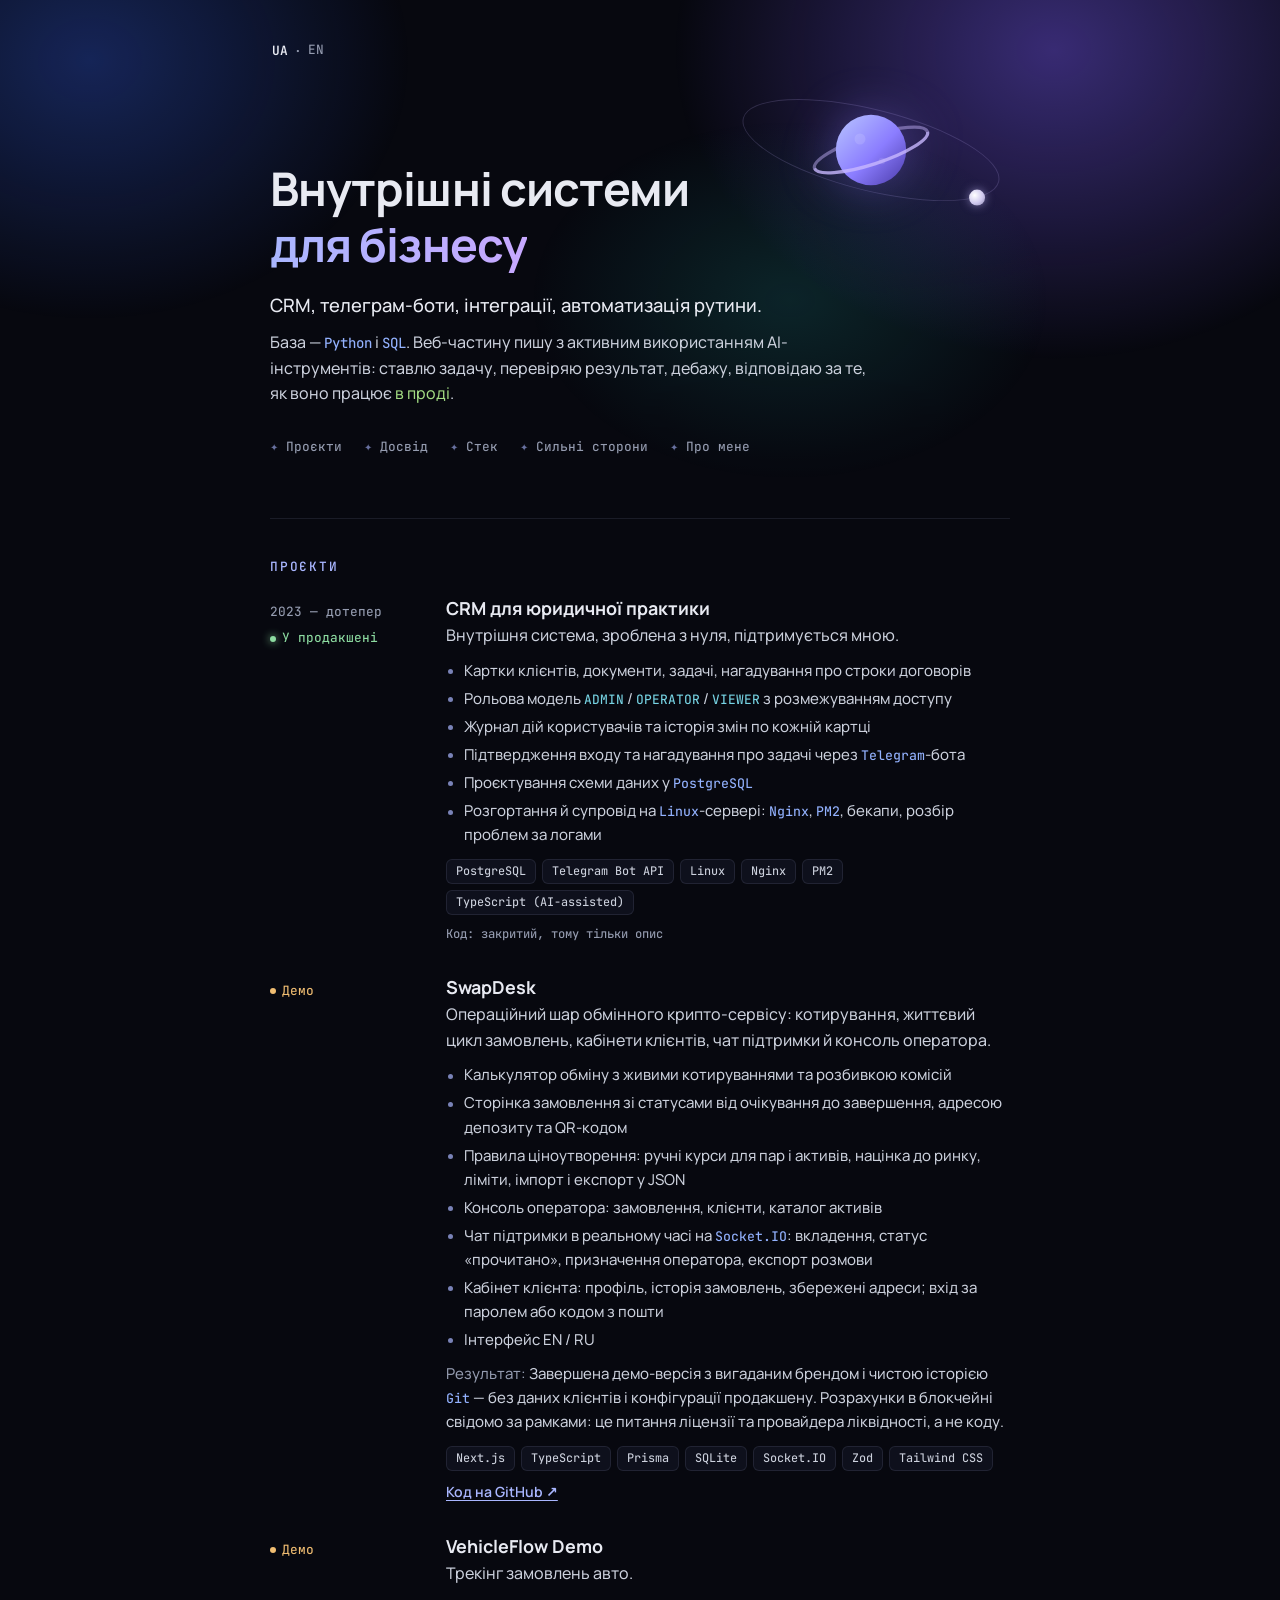
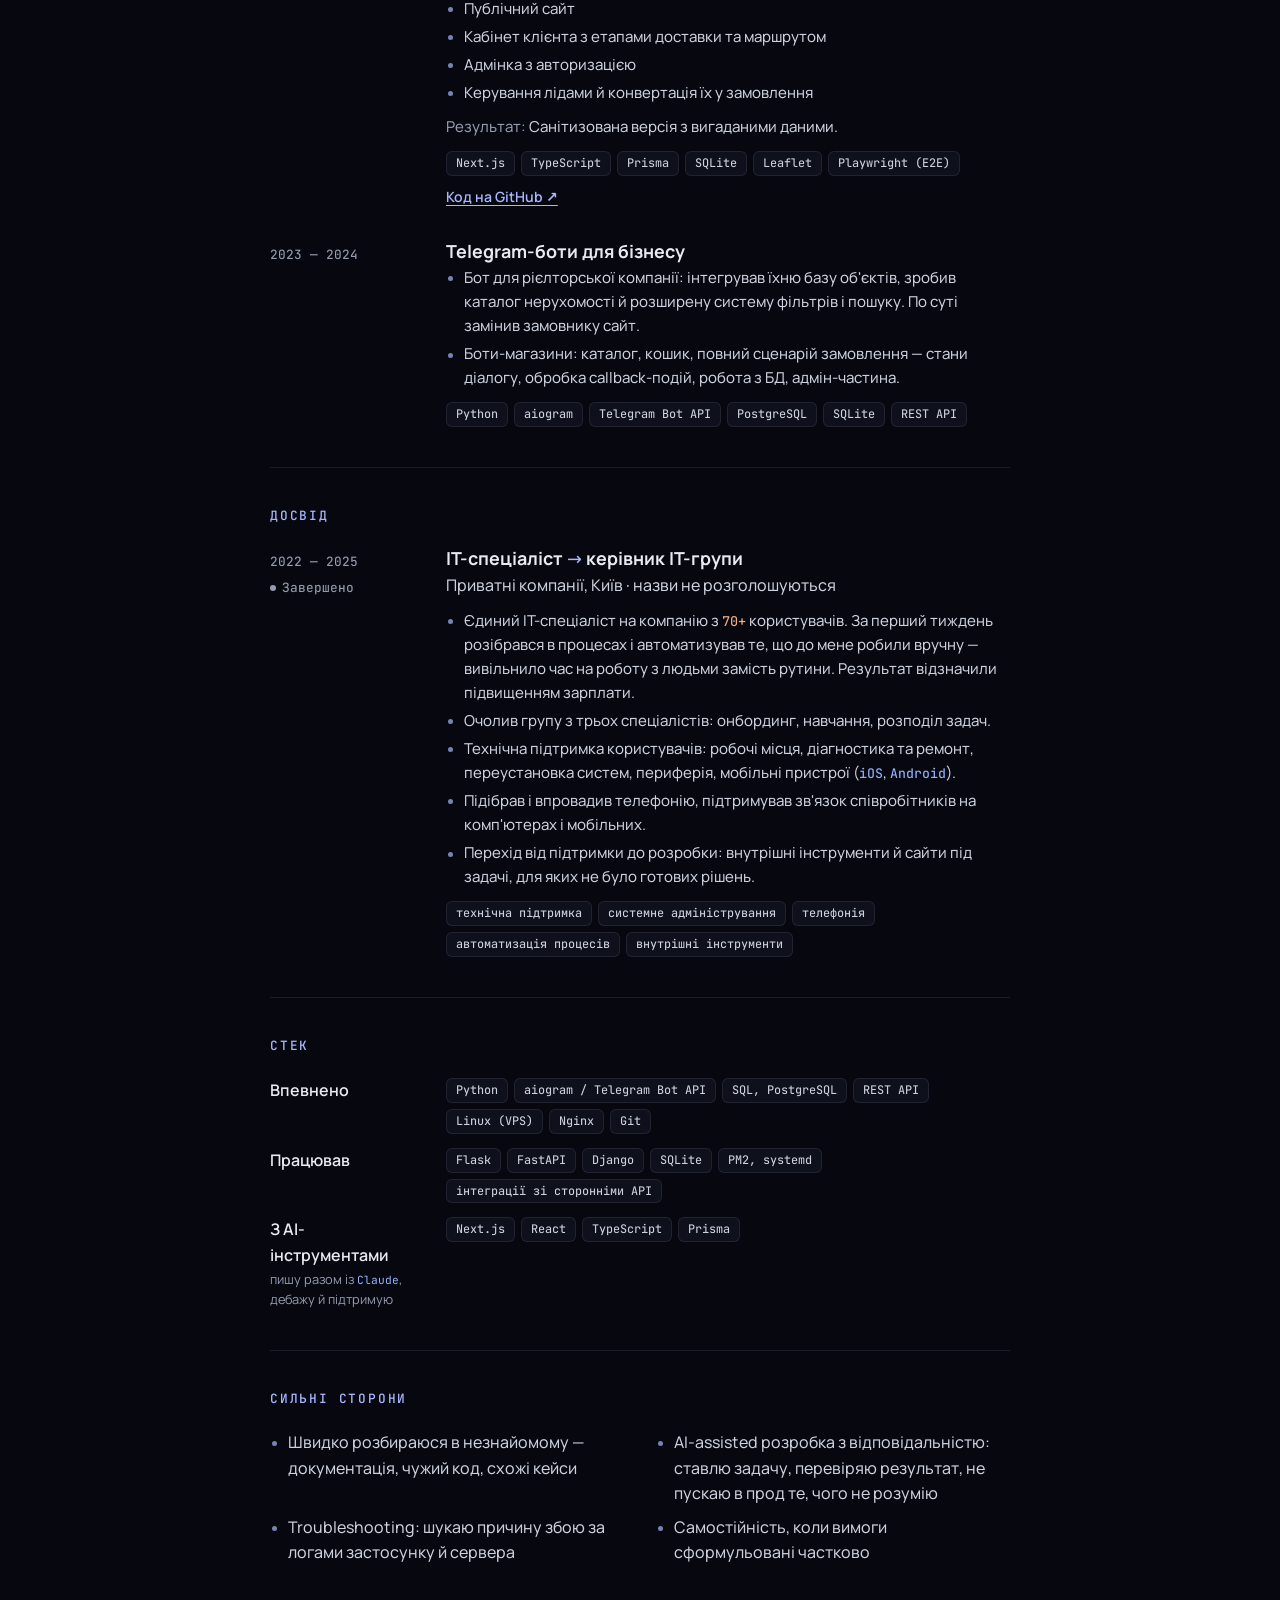
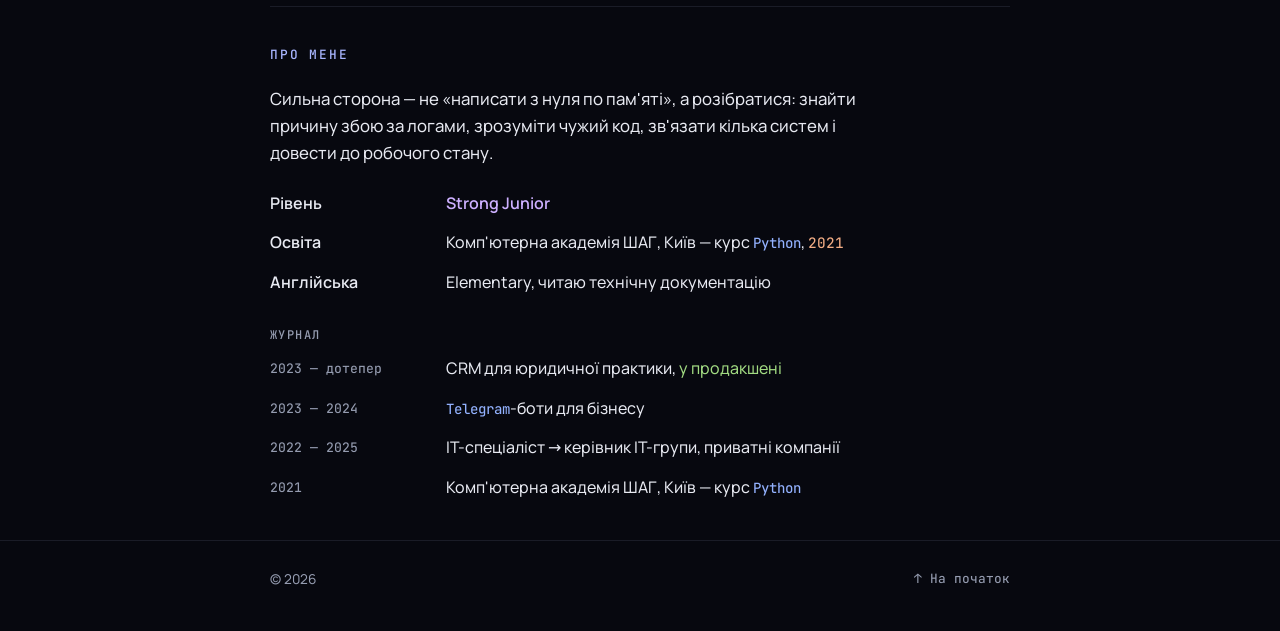
==== commit 82cd063b: "Remove contact button, handle and leftover personal details The intro no longer has the Telegram but" ====
--- a/docs/index.html
+++ b/docs/index.html
@@ -28,7 +28,7 @@
   <link rel="apple-touch-icon" href="apple-touch-icon.png">
 
   <link rel="preload" href="fonts/manrope-cyrillic.woff2" as="font" type="font/woff2" crossorigin>
-  <link rel="stylesheet" href="style.css?v=a5bf24d5cf">
+  <link rel="stylesheet" href="style.css?v=2897c309c7">
 </head>
 <body>
   <div class="aurora" aria-hidden="true">
@@ -52,10 +52,6 @@
       <h1 id="intro-title">Внутрішні системи <span class="accent">для бізнесу</span></h1>
       <p class="lead">CRM, телеграм-боти, інтеграції, автоматизація рутини.</p>
       <p class="intro-text">База — <span class="t-fn">Python</span> і <span class="t-fn">SQL</span>. Веб-частину пишу з активним використанням AI-інструментів: ставлю задачу, перевіряю результат, дебажу, відповідаю за те, як воно працює <span class="t-str">в проді</span>.</p>
-      <div class="actions">
-        <a class="button" href="https://t.me/D0SIDE0" rel="noopener">Написати <span aria-hidden="true">→</span><span class="visually-hidden"> в Telegram</span></a>
-        <span class="handle">Telegram @D0SIDE0</span>
-      </div>
       <nav class="constellation" aria-label="Розділи сторінки">
         <ul>
           <li><a href="#projects">Проєкти</a></li>
--- a/docs/style.css
+++ b/docs/style.css
@@ -375,41 +375,9 @@
   margin-bottom: 28px;
 }
 
-.actions {
-  display: flex;
-  flex-wrap: wrap;
-  align-items: center;
-  gap: 12px 20px;
-}
-
-.button {
-  display: inline-flex;
-  align-items: center;
-  gap: 8px;
-  min-height: 44px;
-  padding: 10px 22px;
-  border-radius: 10px;
-  background: var(--accent);
-  color: var(--on-accent);
-  font-weight: 700;
-  text-decoration: none;
-  transition: background 0.2s, translate 0.2s;
-}
-
-.button:hover {
-  background: #c3cbff;
-  translate: 0 -1px;
-}
-
-.handle {
-  color: var(--muted);
-  font-family: var(--mono);
-  font-size: 0.85rem;
-}
-
 /* Навігація-«сузір'я»: розділи в рядок, кожен позначено зірочкою */
 .constellation {
-  margin-top: 36px;
+  margin-top: 30px;
 }
 
 .constellation ul {
